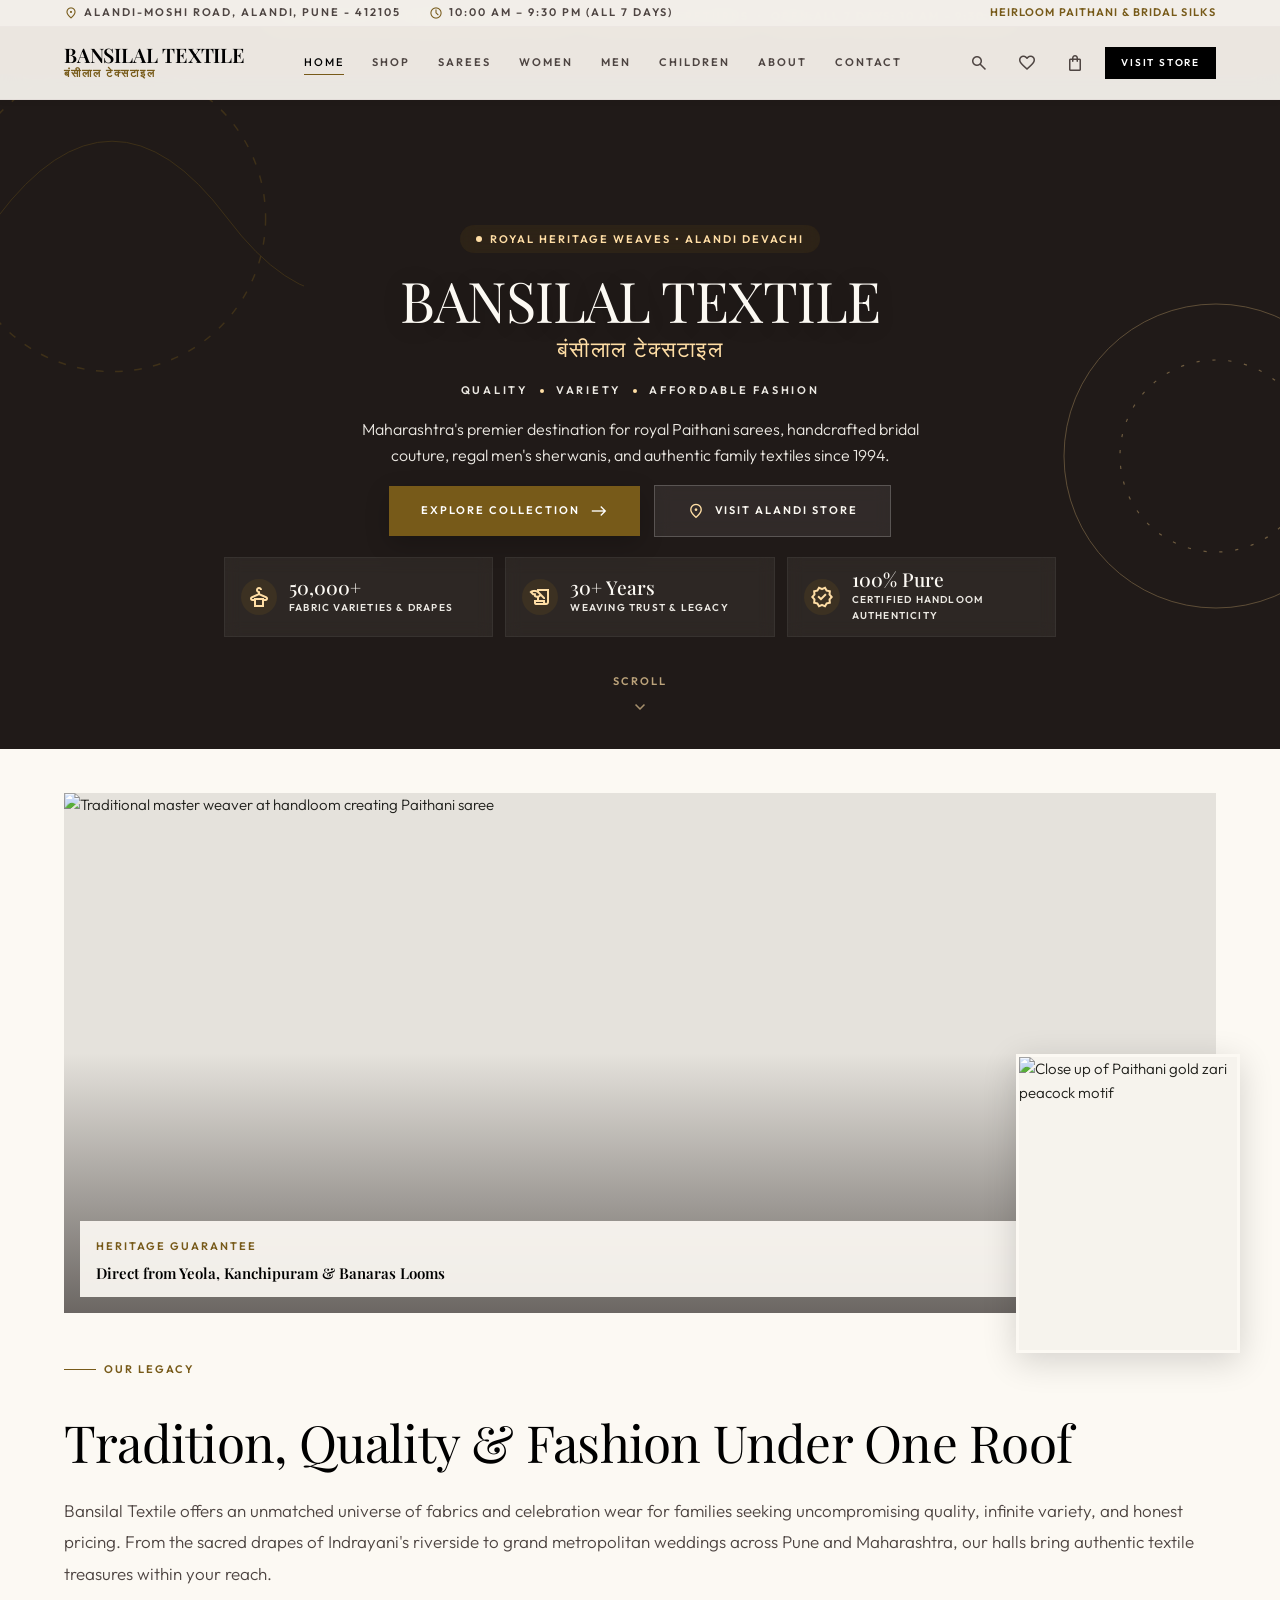
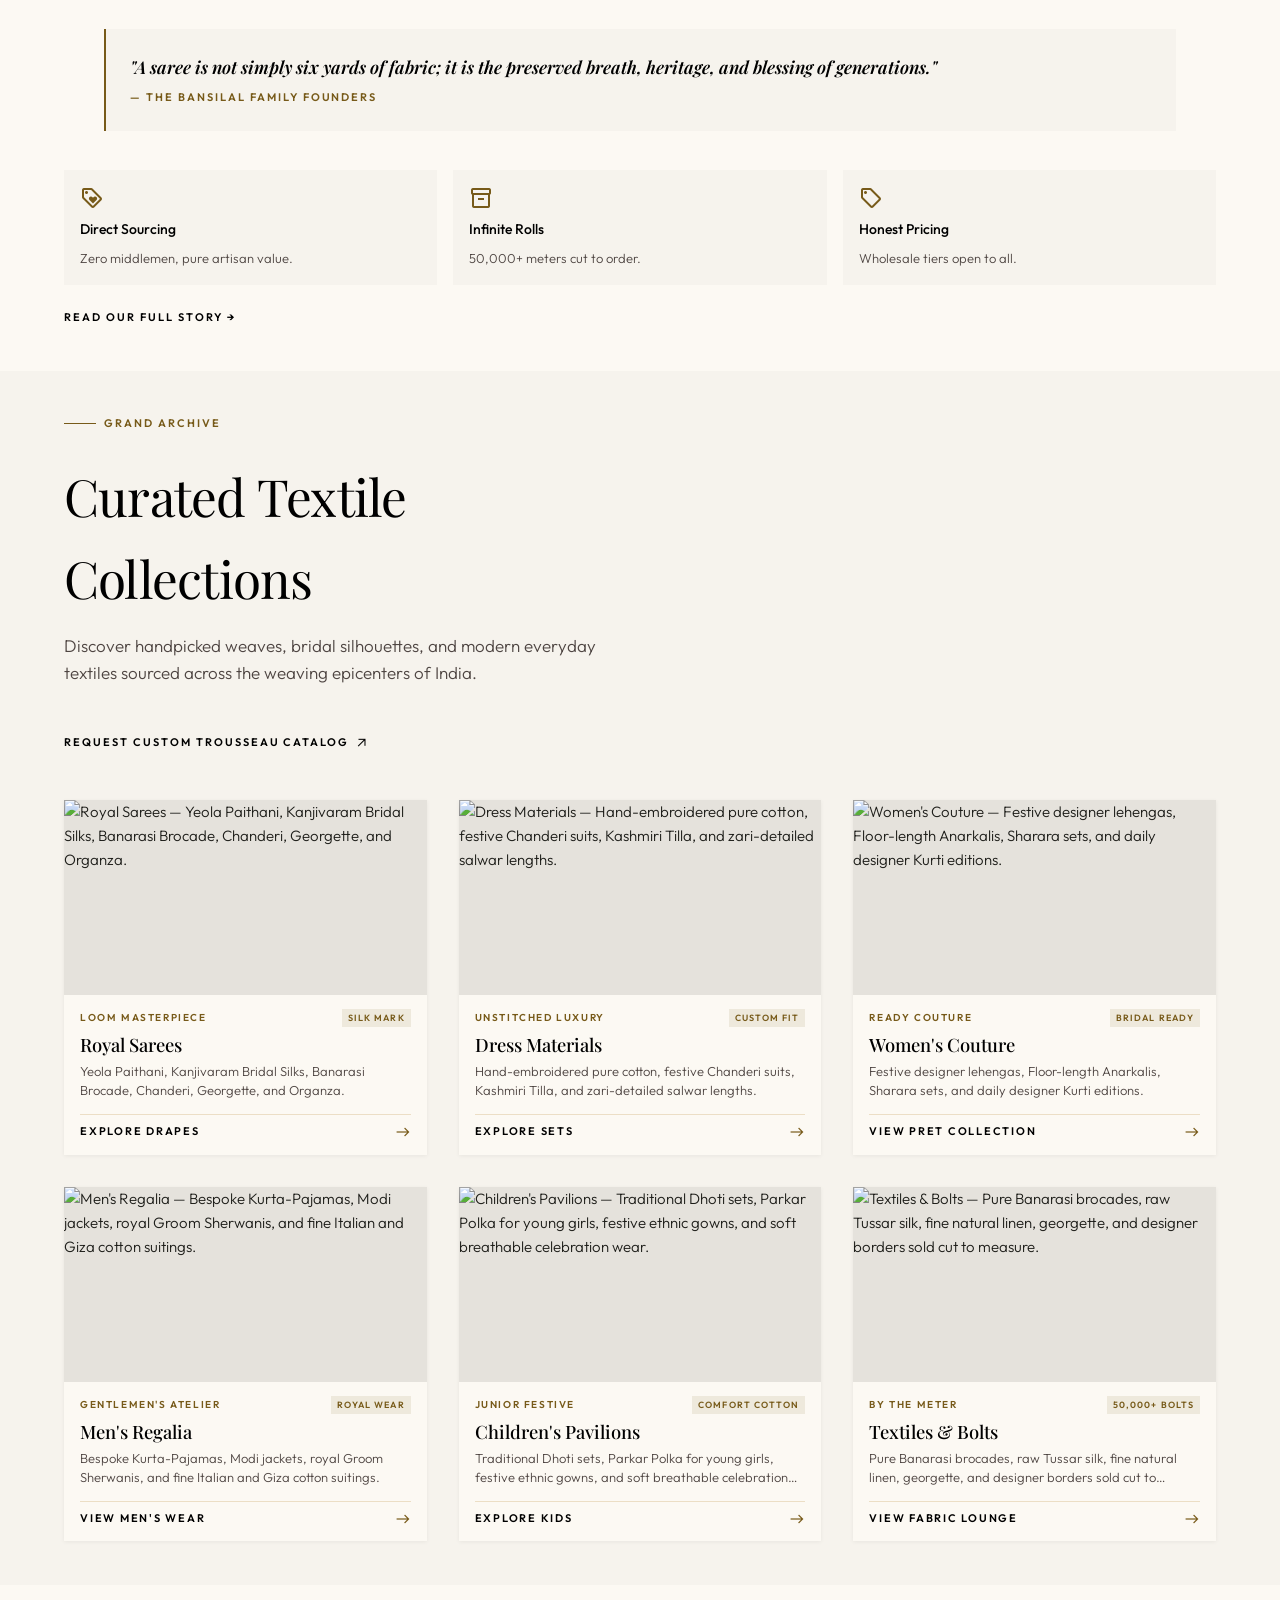
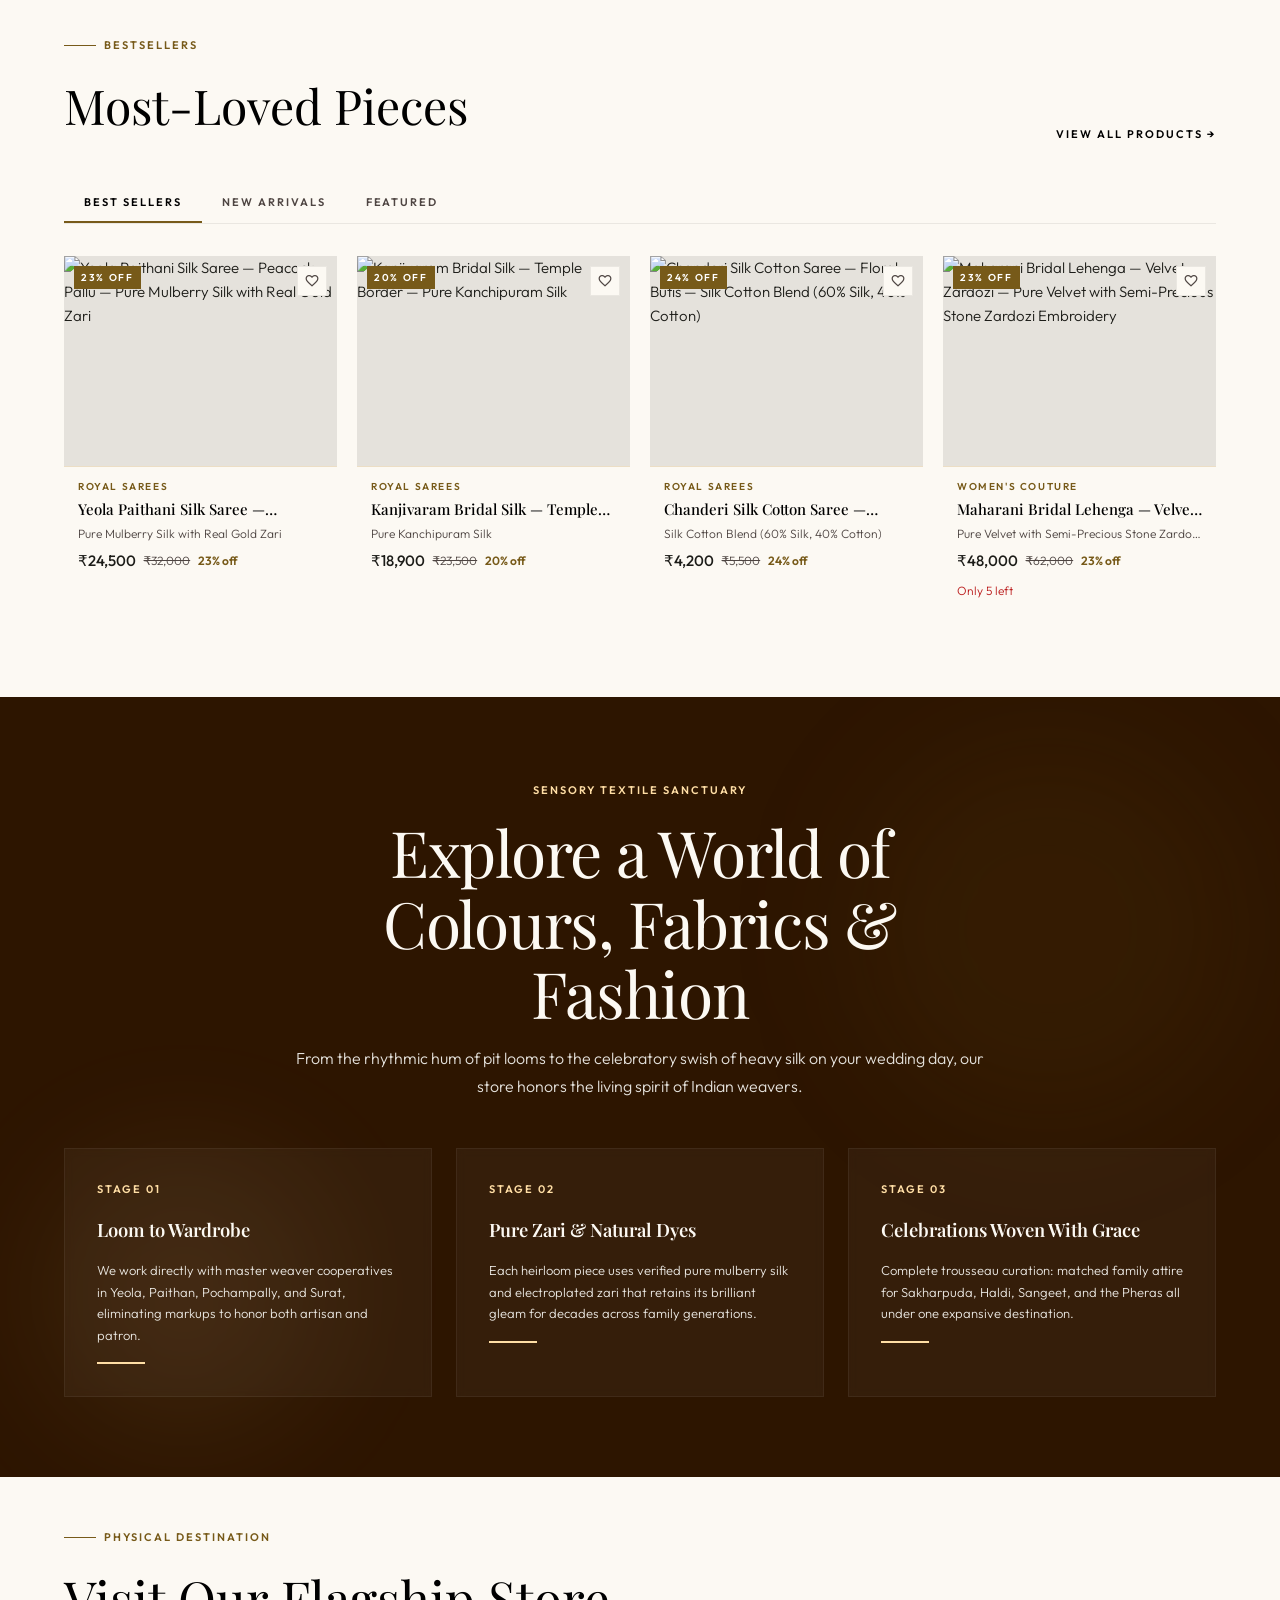
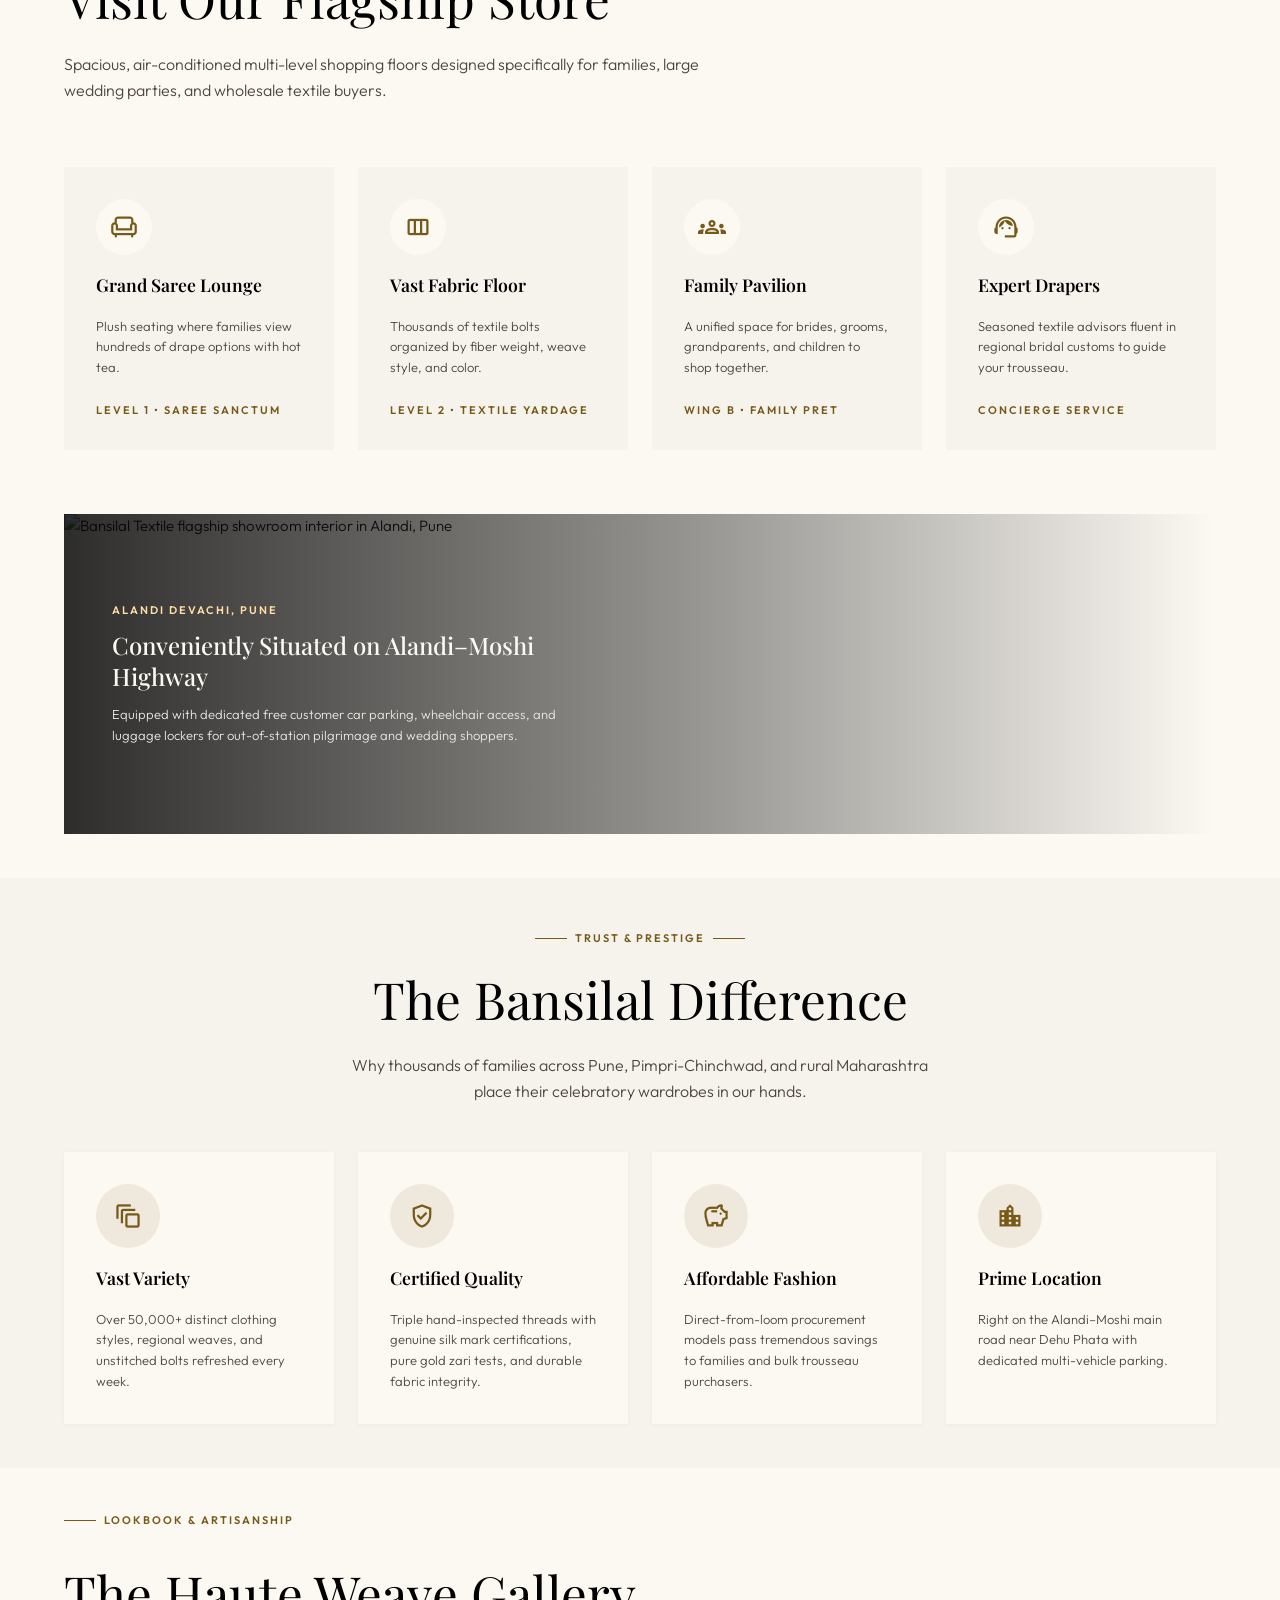
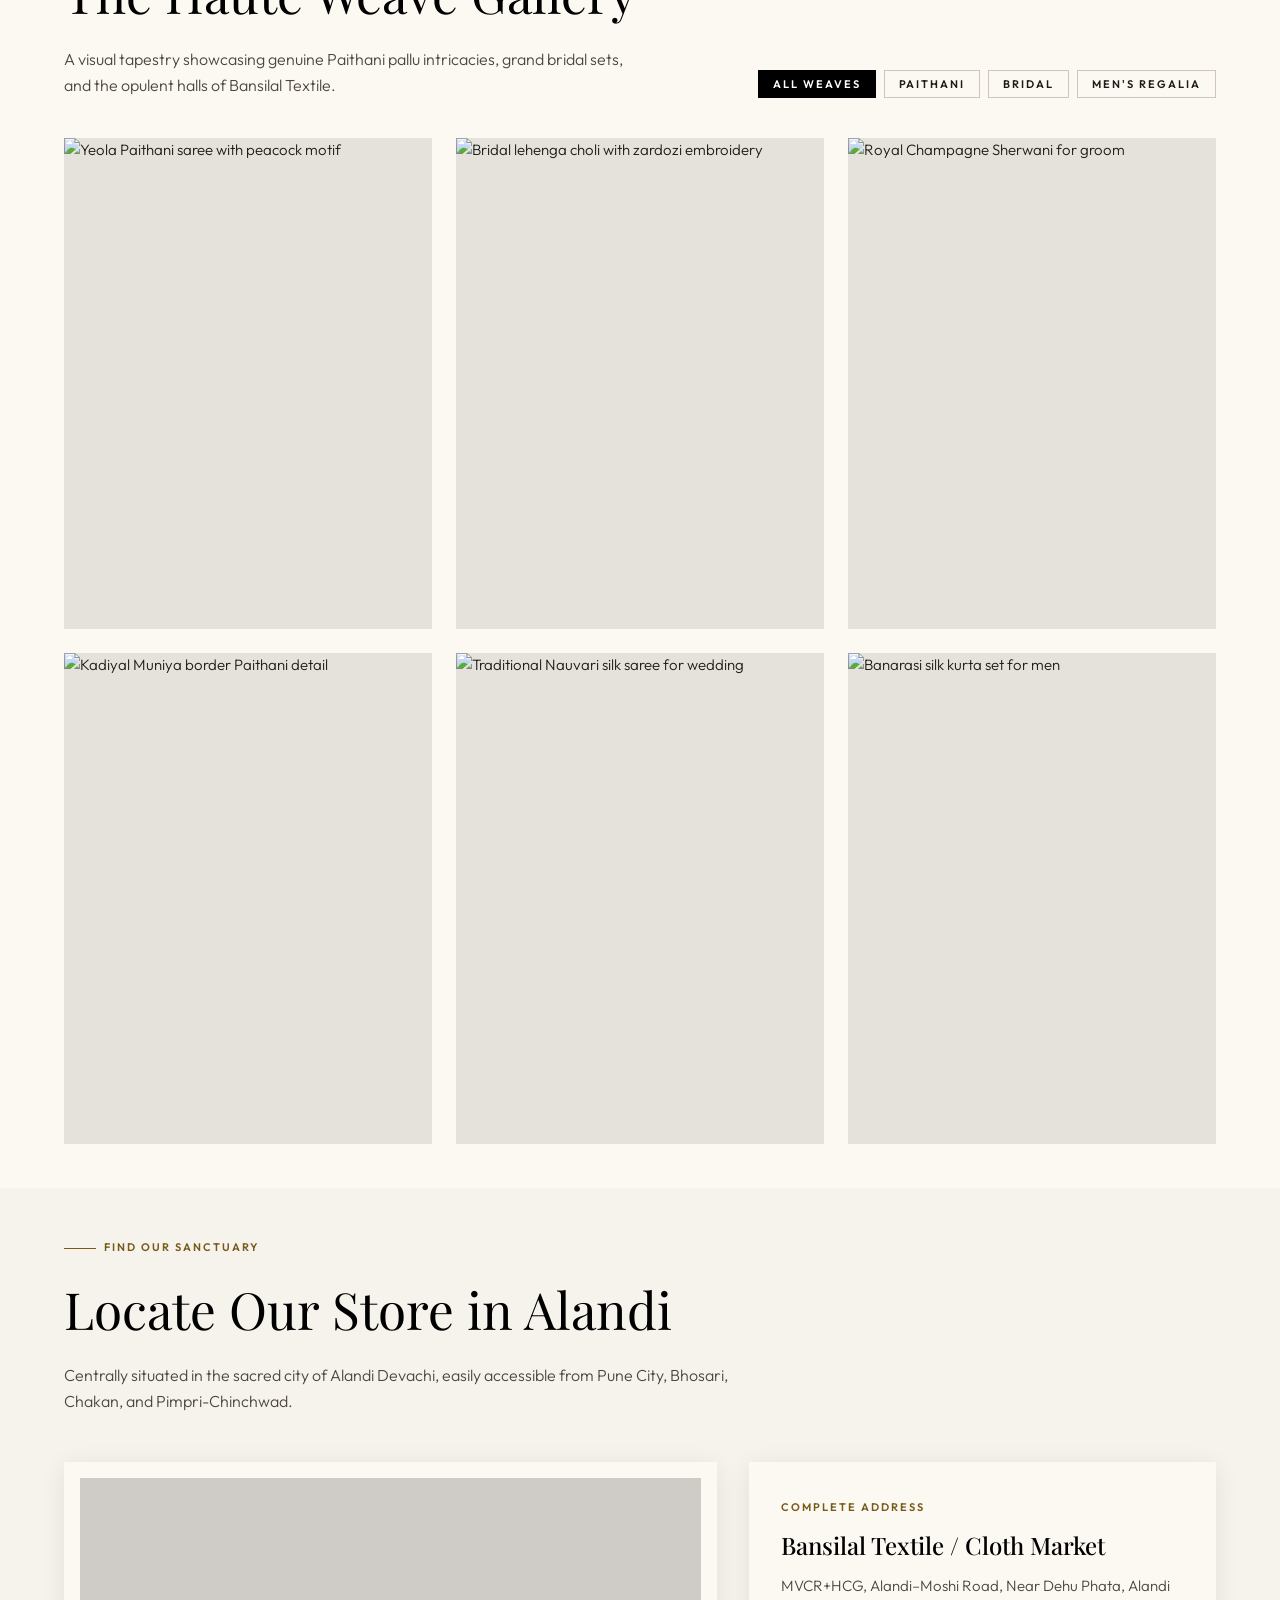
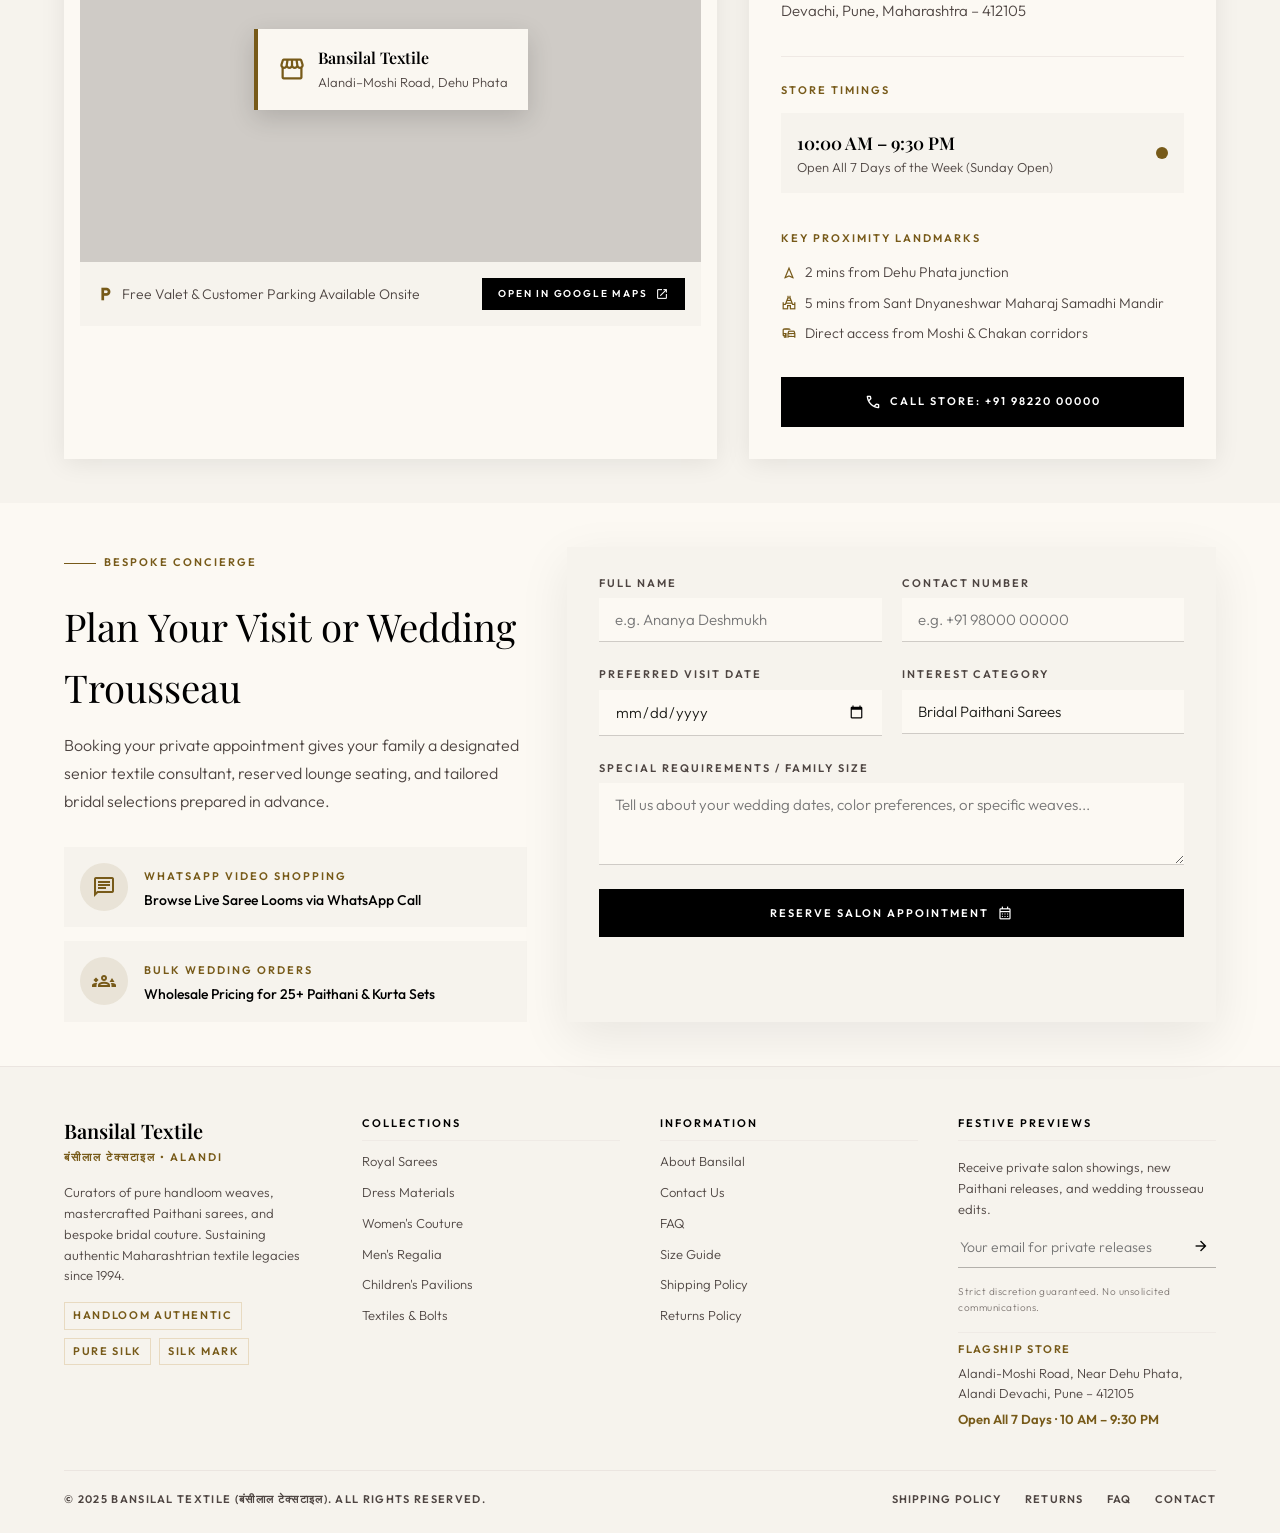
==== bansilal-ecommerce/index.html @ 26b957df "feat: create index.html for Bansilal Textile e-commerce website" ====
<!DOCTYPE html>
<html lang="en">
<head>
  <meta charset="UTF-8">
  <meta name="viewport" content="width=device-width, initial-scale=1.0">
  <title>Bansilal Textile — Royal Paithani Sarees, Bridal Wear & Handloom Textiles | Alandi, Pune</title>
  <meta name="description" content="Bansilal Textile is Maharashtra's premier destination for royal Paithani sarees, handcrafted bridal couture, men's sherwanis, and authentic family textiles since 1994. Visit our flagship store in Alandi, Pune.">
  <meta property="og:title" content="Bansilal Textile — Heritage Handloom & Bridal Couture">
  <meta property="og:description" content="Maharashtra's premier destination for Paithani sarees, bridal couture, and authentic handloom textiles since 1994.">
  <meta property="og:type" content="website">
  <link rel="icon" href="../favicon_io/favicon.ico">
  <link rel="apple-touch-icon" href="../favicon_io/apple-touch-icon.png">
  <link rel="preconnect" href="https://fonts.googleapis.com">
  <link rel="preconnect" href="https://fonts.gstatic.com" crossorigin>
  <link href="https://fonts.googleapis.com/css2?family=Outfit:wght@300;400;500;600&family=Playfair+Display:ital,wght@0,400;0,500;0,600;1,400&display=swap" rel="stylesheet">
  <link href="https://fonts.googleapis.com/css2?family=Material+Symbols+Outlined:opsz,wght,FILL,GRAD@24,400,0,0" rel="stylesheet">
  <link rel="stylesheet" href="css/bansilal.css">
  <style>
    /* Page-specific overrides */
    body { padding-top: 0; }
    main { margin-top: 0; }

    /* Header offset for content below fixed header */
    .content-start {
      /* Announcement bar (40px) + Header (72px) = 112px */
      padding-top: 7rem;
    }

    /* ===== HERO SECTION ===== */
    .hero {
      position: relative;
      width: 100%;
      min-height: 75svh;
      overflow: hidden;
      background-color: var(--color-primary-container);
      color: var(--color-surface-bright);
      display: flex;
      flex-direction: column;
    }
    .hero__bg {
      position: absolute;
      inset: 0;
      z-index: 0;
    }
    .hero__bg-img {
      position: absolute;
      inset: 0;
      background-image: url('https://lh3.googleusercontent.com/aida-public/[base64]');
      background-size: cover;
      background-position: center;
      opacity: 0.4;
      transform: scale(1.06);
      transition: transform 1s ease-out;
    }
    .hero__bg-img.is-loaded { transform: scale(1); }
    .hero__gradient-b { position: absolute; inset: 0; background: linear-gradient(to bottom, rgba(32,26,24,0.8) 0%, rgba(32,26,24,0.6) 40%, rgba(32,26,24,1) 100%); }
    .hero__gradient-r { position: absolute; inset: 0; background: radial-gradient(ellipse at center, transparent 0%, rgba(32,26,24,0.4) 70%, rgba(32,26,24,0.7) 100%); }
    .hero__svg-accent {
      position: absolute;
      inset: 0;
      pointer-events: none;
      z-index: 1;
      overflow: hidden;
      opacity: 0.35;
    }
    .hero__content {
      position: relative;
      z-index: 2;
      flex: 1;
      display: flex;
      flex-direction: column;
      justify-content: center;
      padding: 1.5rem;
      max-width: 1440px;
      margin: 0 auto;
      width: 100%;
      padding-top: 4.5rem;
      padding-bottom: 2rem;
    }
    .hero__main {
      display: flex;
      flex-direction: column;
      align-items: center;
      text-align: center;
      max-width: 52rem;
      margin: 0 auto;
      gap: 1rem;
    }
    .hero__badge {
      display: inline-flex;
      align-items: center;
      gap: 0.5rem;
      padding: 0.375rem 1rem;
      background: rgba(119, 90, 25, 0.15);
      backdrop-filter: blur(8px);
      color: var(--color-secondary-fixed);
      border-radius: 9999px;
    }
    .hero__badge-dot {
      width: 0.375rem;
      height: 0.375rem;
      border-radius: 50%;
      background: var(--color-secondary-fixed);
      animation: pulse 2s infinite;
    }
    @keyframes pulse {
      0%, 100% { opacity: 1; }
      50% { opacity: 0.3; }
    }
    .hero__title {
      font-family: var(--font-display);
      font-size: clamp(2rem, 5.5vw, 3.5rem);
      font-weight: 400;
      line-height: 1.1;
      letter-spacing: -0.02em;
      color: var(--color-surface-bright);
      text-transform: uppercase;
      text-shadow: 0 2px 24px rgba(0,0,0,0.2);
    }
    .hero__hindi {
      font-family: var(--font-display);
      font-size: clamp(1rem, 2.5vw, 1.4rem);
      font-weight: 500;
      color: var(--color-secondary-fixed);
      font-weight: 300;
      letter-spacing: 0.06em;
    }
    .hero__tagline {
      display: flex;
      align-items: center;
      justify-content: center;
      gap: 0.75rem;
      font-size: 0.6875rem;
      font-weight: 600;
      letter-spacing: 0.25em;
      text-transform: uppercase;
      color: var(--color-surface-container-high);
    }
    .hero__dot { width: 0.25rem; height: 0.25rem; border-radius: 50%; background: var(--color-secondary-fixed); }
    .hero__body {
      font-size: clamp(0.875rem, 2vw, 1rem);
      font-weight: 300;
      line-height: 1.65;
      color: var(--color-surface-container-high);
      max-width: 36rem;
    }
    .hero__actions {
      display: flex;
      flex-direction: column;
      gap: 0.875rem;
      align-items: center;
      width: 100%;
      max-width: 100%;
      box-sizing: border-box;
    }
    @media (min-width: 640px) {
      .hero__actions {
        flex-direction: row;
        justify-content: center;
        flex-wrap: wrap;
      }
    }
    .hero__cta-primary,
    .hero__cta-secondary {
      box-sizing: border-box;
      max-width: 100%;
      width: 100%;
      justify-content: center;
      text-align: center;
    }
    @media (min-width: 640px) {
      .hero__cta-primary,
      .hero__cta-secondary {
        width: auto;
      }
    }
    .hero__cta-primary {
      display: inline-flex;
      align-items: center;
      gap: 0.625rem;
      background: var(--color-secondary);
      color: var(--color-on-secondary);
      font-size: 0.6875rem;
      font-weight: 600;
      letter-spacing: 0.14em;
      text-transform: uppercase;
      padding: 0.875rem 1.5rem;
      transition: background var(--transition-button);
      text-decoration: none;
      box-shadow: 0 8px 24px rgba(0,0,0,0.2);
    }
    @media (min-width: 640px) {
      .hero__cta-primary {
        padding: 1rem 2rem;
        letter-spacing: 0.18em;
      }
    }
    .hero__cta-primary:hover { background: var(--color-secondary-fixed-dim); color: var(--color-on-secondary-fixed); }
    .hero__cta-primary .arrow { display: inline-block; transition: transform 200ms; }
    .hero__cta-primary:hover .arrow { transform: translateX(3px); }
    .hero__cta-secondary {
      display: inline-flex;
      align-items: center;
      gap: 0.625rem;
      background: rgba(246,243,237,0.08);
      backdrop-filter: blur(8px);
      -webkit-backdrop-filter: blur(8px);
      color: var(--color-surface-bright);
      font-size: 0.6875rem;
      font-weight: 600;
      letter-spacing: 0.14em;
      text-transform: uppercase;
      padding: 0.875rem 1.5rem;
      border: 1px solid rgba(255,255,255,0.2);
      transition: background var(--transition-button);
      text-decoration: none;
    }
    @media (min-width: 640px) {
      .hero__cta-secondary {
        padding: 1rem 2rem;
        letter-spacing: 0.18em;
      }
    }
    .hero__cta-secondary:hover { background: rgba(246,243,237,0.15); }

    /* Metrics band */
    .hero__metrics {
      display: grid;
      grid-template-columns: 1fr;
      gap: 0.75rem;
      max-width: 52rem;
      margin: 0 auto;
      width: 100%;
      padding-top: 1.25rem;
    }
    @media (min-width: 480px) { .hero__metrics { grid-template-columns: repeat(3, 1fr); } }
    .metric-card {
      padding: 0.75rem 1rem;
      background: rgba(246,243,237,0.06);
      backdrop-filter: blur(8px);
      display: flex;
      align-items: center;
      gap: 0.75rem;
      border: 1px solid rgba(255,255,255,0.05);
      transition: background var(--transition-standard);
    }
    .metric-card:hover { background: rgba(246,243,237,0.1); }
    .metric-icon {
      width: 2.25rem;
      height: 2.25rem;
      border-radius: 50%;
      background: rgba(119,90,25,0.2);
      display: flex;
      align-items: center;
      justify-content: center;
      color: var(--color-secondary-fixed);
      flex-shrink: 0;
    }
    .metric-value {
      font-family: var(--font-display);
      font-size: 1.2rem;
      font-weight: 500;
      color: var(--color-surface-bright);
      line-height: 1;
    }
    .metric-label {
      font-size: 0.625rem;
      font-weight: 600;
      letter-spacing: 0.12em;
      text-transform: uppercase;
      color: var(--color-surface-container-high);
      margin-top: 0.2rem;
    }

    /* ===== COLLECTIONS GRID ===== */
    .collection-card {
      background: var(--color-surface);
      overflow: hidden;
      box-shadow: 0 1px 4px rgba(0,0,0,0.06);
      display: flex;
      flex-direction: column;
      transition: box-shadow 500ms ease;
      cursor: pointer;
    }
    .collection-card:hover { box-shadow: 0 8px 32px rgba(0,0,0,0.12); }
    .collection-card__img-wrap {
      aspect-ratio: 16 / 10;
      max-height: 195px;
      overflow: hidden;
      background: var(--color-surface-container-highest);
    }
    .collection-card__img {
      width: 100%;
      height: 100%;
      object-fit: cover;
      transition: transform 700ms ease-out;
    }
    .collection-card:hover .collection-card__img { transform: scale(1.025); }
    .collection-card__body {
      padding: 0.875rem 1rem;
      background: var(--color-surface);
      flex: 1;
      display: flex;
      flex-direction: column;
      gap: 0.375rem;
    }
    .collection-card__meta {
      display: flex;
      align-items: center;
      justify-content: space-between;
    }
    .collection-card__label {
      font-size: 0.625rem;
      font-weight: 600;
      letter-spacing: 0.16em;
      text-transform: uppercase;
      color: var(--color-secondary);
    }
    .collection-card__badge {
      font-size: 0.5625rem;
      font-weight: 600;
      letter-spacing: 0.12em;
      text-transform: uppercase;
      padding: 0.125rem 0.375rem;
      background: rgba(119,90,25,0.1);
      color: var(--color-secondary);
    }
    .collection-card__name {
      font-family: var(--font-display);
      font-size: 1.15rem;
      font-weight: 500;
      line-height: 1.25;
      color: var(--color-primary);
    }
    .collection-card__desc {
      font-size: 0.8125rem;
      color: var(--color-on-surface-variant);
      font-weight: 300;
      line-height: 1.45;
      display: -webkit-box;
      -webkit-line-clamp: 2;
      line-clamp: 2;
      -webkit-box-orient: vertical;
      overflow: hidden;
    }
    .collection-card__cta {
      display: flex;
      align-items: center;
      justify-content: space-between;
      padding-top: 0.5rem;
      border-top: 1px solid rgba(197,160,89,0.3);
      margin-top: 0.5rem;
    }
    .collection-card__cta-text {
      font-size: 0.6875rem;
      font-weight: 600;
      letter-spacing: 0.16em;
      text-transform: uppercase;
      color: var(--color-primary);
      transition: color 200ms;
    }
    .collection-card:hover .collection-card__cta-text { color: var(--color-secondary); }
    .collection-card__arrow {
      color: var(--color-secondary);
      transition: transform 200ms;
    }
    .collection-card:hover .collection-card__arrow { transform: translateX(3px); }

    /* ===== PARALLAX BREAK ===== */
    .parallax-break {
      position: relative;
      padding: 5rem 0;
      background: var(--color-tertiary-container);
      color: var(--color-surface-bright);
      overflow: hidden;
    }
    .parallax-break__bg {
      position: absolute;
      inset: 0;
      opacity: 0.22;
      background-image: url('https://lh3.googleusercontent.com/aida-public/[base64]');
      background-size: cover;
      background-position: center;
    }
    .parallax-break__overlay { position: absolute; inset: 0; background: rgba(45,22,0,0.85); }
    .parallax-break__glow1 { position: absolute; top: 2.5rem; right: 2.5rem; width: 24rem; height: 24rem; border-radius: 50%; background: rgba(119,90,25,0.1); filter: blur(4rem); pointer-events: none; }
    .parallax-break__glow2 { position: absolute; bottom: 2.5rem; left: 2.5rem; width: 18rem; height: 18rem; border-radius: 50%; background: rgba(254,212,136,0.07); filter: blur(4rem); pointer-events: none; }
    .parallax-break__content { position: relative; z-index: 2; }

    .stage-card {
      padding: 2rem;
      background: rgba(246,243,237,0.04);
      backdrop-filter: blur(4px);
      border: 1px solid rgba(255,255,255,0.06);
      display: flex;
      flex-direction: column;
      gap: 1rem;
      transition: background var(--transition-standard);
    }
    .stage-card:hover { background: rgba(246,243,237,0.08); }
    .stage-card__num {
      font-size: 0.6875rem;
      font-weight: 600;
      letter-spacing: 0.18em;
      text-transform: uppercase;
      color: var(--color-secondary-fixed);
    }
    .stage-card__title {
      font-family: var(--font-display);
      font-size: 1.15rem;
      font-weight: 600;
      color: var(--color-surface-bright);
    }
    .stage-card__body {
      font-size: 0.8125rem;
      color: var(--color-surface-container-high);
      font-weight: 300;
      line-height: 1.65;
    }
    .stage-card__line { height: 2px; width: 3rem; background: var(--color-secondary-fixed); }

    /* Gallery filter & grid */
    .gallery-grid {
      display: grid;
      grid-template-columns: repeat(1, 1fr);
      gap: 1.5rem;
    }
    @media (min-width: 640px) { .gallery-grid { grid-template-columns: repeat(2, 1fr); } }
    @media (min-width: 1024px) { .gallery-grid { grid-template-columns: repeat(3, 1fr); } }

    .gallery-item {
      position: relative;
      overflow: hidden;
      aspect-ratio: 3/4;
      background: var(--color-surface-container-highest);
    }
    .gallery-item img { width: 100%; height: 100%; object-fit: cover; transition: transform 700ms ease-out; }
    .gallery-item:hover img { transform: scale(1.08); }
    .gallery-item__overlay {
      position: absolute;
      inset: 0;
      background: linear-gradient(to top, rgba(26,20,18,0.85) 0%, transparent 60%);
      opacity: 0;
      transition: opacity 300ms;
      padding: 1.5rem;
      display: flex;
      flex-direction: column;
      justify-content: flex-end;
    }
    .gallery-item:hover .gallery-item__overlay { opacity: 1; }
    .gallery-item__cat {
      font-size: 0.6875rem;
      font-weight: 600;
      letter-spacing: 0.18em;
      text-transform: uppercase;
      color: var(--color-secondary-fixed);
    }
    .gallery-item__name {
      font-family: var(--font-display);
      font-size: 1.1rem;
      font-weight: 600;
      color: var(--color-surface-bright);
      margin-top: 0.25rem;
    }
    .gallery-item__desc {
      font-size: 0.8125rem;
      color: var(--color-surface-container-high);
      font-weight: 300;
      margin-top: 0.25rem;
    }

    /* Featured products strip */
    .products-grid {
      display: grid;
      grid-template-columns: repeat(2, 1fr);
      gap: 1.25rem;
    }
    @media (min-width: 768px) { .products-grid { grid-template-columns: repeat(3, 1fr); } }
    @media (min-width: 1200px) { .products-grid { grid-template-columns: repeat(4, 1fr); } }

    /* Why us pillars */
    .pillar-card {
      padding: 2rem;
      background: var(--color-surface);
      box-shadow: 0 1px 4px rgba(0,0,0,0.04);
      display: flex;
      flex-direction: column;
      gap: 1rem;
      transition: box-shadow 300ms, transform 300ms;
    }
    .pillar-card:hover {
      box-shadow: 0 8px 32px rgba(0,0,0,0.1);
      transform: translateY(-0.5rem);
    }
    .pillar-icon {
      width: 4rem;
      height: 4rem;
      border-radius: 50%;
      background: rgba(119,90,25,0.1);
      display: flex;
      align-items: center;
      justify-content: center;
      color: var(--color-secondary);
    }

    /* About section */
    .about-image-wrapper {
      position: relative;
      width: 100%;
      max-width: 32rem;
      margin: 0 auto;
    }
    @media (min-width: 1024px) {
      .about-image-wrapper {
        max-width: 100%;
        margin: 0;
      }
    }
    .about-image-main {
      width: 100%;
      aspect-ratio: 16/10;
      max-height: 320px;
      object-fit: cover;
      background: var(--color-surface-container-highest);
    }
    @media (min-width: 640px) {
      .about-image-main {
        aspect-ratio: 4/3;
        max-height: 380px;
      }
    }
    @media (min-width: 1024px) {
      .about-image-main {
        aspect-ratio: 4/5;
        max-height: 520px;
      }
    }
    .about-image-inset {
      display: none;
      position: absolute;
      bottom: -1.5rem;
      right: 0;
      width: 10rem;
      max-width: 38%;
      aspect-ratio: 3/4;
      object-fit: cover;
      background: var(--color-surface-container-low);
      box-shadow: 0 8px 32px rgba(0,0,0,0.16);
      border: 3px solid var(--color-surface);
    }
    @media (min-width: 640px) {
      .about-image-inset { display: block; }
    }
    @media (min-width: 1024px) {
      .about-image-inset {
        bottom: -2.5rem;
        right: -1.5rem;
        width: 14rem;
        max-width: none;
      }
    }

    /* Map / Location */
    .map-placeholder {
      position: relative;
      width: 100%;
      height: 24rem;
      background-image: url('https://lh3.googleusercontent.com/aida-public/[base64]');
      background-size: cover;
      background-position: center;
      display: flex;
      align-items: center;
      justify-content: center;
    }
    .map-placeholder__overlay { position: absolute; inset: 0; background: rgba(26,20,18,0.2); }
    .map-pin {
      position: relative;
      z-index: 1;
      padding: 1rem 1.25rem;
      background: rgba(252,249,243,0.96);
      backdrop-filter: blur(8px);
      box-shadow: 0 8px 24px rgba(0,0,0,0.15);
      display: flex;
      align-items: center;
      gap: 0.75rem;
      border-left: 4px solid var(--color-secondary);
      max-width: 20rem;
    }

    /* Appointment form */
    .appt-form-field {
      display: flex;
      flex-direction: column;
      gap: 0.375rem;
    }
    .appt-form-field label {
      font-size: 0.6875rem;
      font-weight: 600;
      letter-spacing: 0.18em;
      text-transform: uppercase;
      color: var(--color-on-surface-variant);
    }
    .appt-form-field input,
    .appt-form-field select,
    .appt-form-field textarea {
      width: 100%;
      background: var(--color-surface);
      border: none;
      border-bottom: 1px solid rgba(26,20,18,0.2);
      padding: 0.75rem 1rem;
      font-size: 0.9375rem;
      font-weight: 300;
      color: var(--color-on-surface);
      outline: none;
      transition: border-color 300ms;
      font-family: var(--font-body);
      appearance: none;
      -webkit-appearance: none;
    }
    .appt-form-field input:focus,
    .appt-form-field select:focus,
    .appt-form-field textarea:focus {
      border-bottom-color: var(--color-secondary);
    }
  </style>
</head>
<body>
  <!-- Layout (header/footer) injected by layout.js -->
  
  <!-- Announcement bar spacer -->
  <div style="height:2.5rem;background:var(--color-tertiary-container);" aria-hidden="true"></div>

  <main>
    <!-- ===== HERO ===== -->
    <section class="hero" aria-label="Hero banner">
      <div class="hero__bg">
        <div class="hero__bg-img" id="hero-bg"></div>
        <div class="hero__gradient-b"></div>
        <div class="hero__gradient-r"></div>
      </div>
      <!-- Decorative SVG -->
      <div class="hero__svg-accent" aria-hidden="true">
        <svg style="position:absolute;top:-3rem;left:-5rem;width:24rem;height:24rem;color:#775a19;" fill="none" viewBox="0 0 200 200">
          <circle cx="100" cy="100" r="80" stroke="currentColor" stroke-dasharray="4 6" stroke-width="0.75"/>
          <path d="M40 100 Q 100 20 160 100 T 280 100" stroke="currentColor" stroke-width="0.5"/>
        </svg>
        <svg style="position:absolute;top:33%;right:-6rem;width:20rem;height:20rem;color:#fed488;" fill="none" viewBox="0 0 200 200">
          <circle cx="100" cy="100" r="95" stroke="currentColor" stroke-width="0.5"/>
          <circle cx="100" cy="100" r="60" stroke="currentColor" stroke-dasharray="2 8" stroke-width="0.75"/>
        </svg>
      </div>

      <div class="hero__content">
        <div class="hero__main reveal">
          <div class="hero__badge">
            <span class="hero__badge-dot"></span>
            <span class="text-label-caps" style="color:var(--color-secondary-fixed);">Royal Heritage Weaves • Alandi Devachi</span>
          </div>
          <div>
            <h1 class="hero__title">Bansilal Textile</h1>
            <p class="hero__hindi">बंसीलाल टेक्सटाइल</p>
          </div>
          <div class="hero__tagline">
            <span>Quality</span>
            <span class="hero__dot"></span>
            <span>Variety</span>
            <span class="hero__dot"></span>
            <span>Affordable Fashion</span>
          </div>
          <p class="hero__body">Maharashtra's premier destination for royal Paithani sarees, handcrafted bridal couture, regal men's sherwanis, and authentic family textiles since 1994.</p>
          <div class="hero__actions">
            <a href="shop.html" class="hero__cta-primary">
              Explore Collection
              <span class="material-symbols-outlined arrow" style="font-size:1.125rem;">east</span>
            </a>
            <a href="#location" class="hero__cta-secondary">
              <span class="material-symbols-outlined" style="font-size:1.125rem;color:var(--color-secondary-fixed);">location_on</span>
              Visit Alandi Store
            </a>
          </div>
        </div>

        <!-- Metrics -->
        <div class="hero__metrics reveal reveal-delay-2">
          <div class="metric-card">
            <div class="metric-icon">
              <span class="material-symbols-outlined" style="font-size:1.5rem;">styler</span>
            </div>
            <div>
              <p class="metric-value">50,000+</p>
              <p class="metric-label">Fabric Varieties &amp; Drapes</p>
            </div>
          </div>
          <div class="metric-card">
            <div class="metric-icon">
              <span class="material-symbols-outlined" style="font-size:1.5rem;">history_edu</span>
            </div>
            <div>
              <p class="metric-value">30+ Years</p>
              <p class="metric-label">Weaving Trust &amp; Legacy</p>
            </div>
          </div>
          <div class="metric-card">
            <div class="metric-icon">
              <span class="material-symbols-outlined" style="font-size:1.5rem;">verified</span>
            </div>
            <div>
              <p class="metric-value">100% Pure</p>
              <p class="metric-label">Certified Handloom Authenticity</p>
            </div>
          </div>
        </div>
      </div>

      <!-- Scroll Cue -->
      <div style="position:absolute;bottom:2rem;left:50%;transform:translateX(-50%);z-index:2;display:flex;flex-direction:column;align-items:center;gap:0.375rem;animation:bounce 2.5s infinite;" aria-hidden="true">
        <span style="font-size:0.6875rem;font-weight:600;letter-spacing:0.18em;text-transform:uppercase;color:rgba(255,222,165,0.7);">Scroll</span>
        <span class="material-symbols-outlined" style="color:rgba(255,222,165,0.6);font-size:1.25rem;">expand_more</span>
      </div>
      <style>@keyframes bounce{0%,100%{transform:translateX(-50%) translateY(0)}50%{transform:translateX(-50%) translateY(6px)}}</style>
    </section>

    <!-- ===== ABOUT ===== -->
    <section class="section-py" style="background:var(--color-surface);" id="about" aria-labelledby="about-heading">
      <div class="container">
        <div style="display:grid;grid-template-columns:1fr;gap:3rem;align-items:center;" class="lg-grid-2">
          <!-- Images -->
          <div class="about-image-wrapper reveal">
            <div style="position:relative;width:100%;overflow:hidden;background:var(--color-surface-container-highest);">
              <img class="about-image-main" src="https://lh3.googleusercontent.com/aida-public/[base64]" alt="Traditional master weaver at handloom creating Paithani saree" style="width:100%;object-fit:cover;transition:transform 700ms ease-out;" onmouseover="this.style.transform='scale(1.04)'" onmouseout="this.style.transform='scale(1)'">
              <div style="position:absolute;inset:0;background:linear-gradient(to top,rgba(26,20,18,0.6) 0%,transparent 50%);"></div>
              <div style="position:absolute;bottom:1rem;left:1rem;right:1rem;padding:0.75rem 1rem;background:rgba(252,249,243,0.92);backdrop-filter:blur(8px);">
                <span class="text-label-caps" style="color:var(--color-secondary);">Heritage Guarantee</span>
                <p style="font-family:var(--font-display);font-size:0.9375rem;font-weight:600;color:var(--color-primary);margin-top:0.25rem;">Direct from Yeola, Kanchipuram &amp; Banaras Looms</p>
              </div>
            </div>
            <div class="about-image-inset">
              <img src="https://lh3.googleusercontent.com/aida-public/[base64]" alt="Close up of Paithani gold zari peacock motif" style="width:100%;height:100%;object-fit:cover;">
            </div>
          </div>

          <!-- Text -->
          <div style="display:flex;flex-direction:column;gap:1.5rem;" class="reveal reveal-delay-1">
            <div class="section-label">
              <span class="section-label__line"></span>
              <span class="section-label__text">Our Legacy</span>
            </div>
            <h2 id="about-heading" style="font-family:var(--font-display);font-size:clamp(2rem,4vw,3.25rem);font-weight:400;line-height:1.1;letter-spacing:-0.015em;color:var(--color-primary);">Tradition, Quality &amp; Fashion Under One Roof</h2>
            <p style="font-size:1.0625rem;font-weight:300;color:var(--color-on-surface-variant);line-height:1.875;">Bansilal Textile offers an unmatched universe of fabrics and celebration wear for families seeking uncompromising quality, infinite variety, and honest pricing. From the sacred drapes of Indrayani's riverside to grand metropolitan weddings across Pune and Maharashtra, our halls bring authentic textile treasures within your reach.</p>
            
            <blockquote style="padding:1.5rem;background:var(--color-surface-container-low);border-left:2px solid var(--color-secondary);">
              <p style="font-family:var(--font-display);font-size:1.1rem;font-weight:600;font-style:italic;color:var(--color-primary);">"A saree is not simply six yards of fabric; it is the preserved breath, heritage, and blessing of generations."</p>
              <cite style="display:block;margin-top:0.5rem;font-size:0.6875rem;font-weight:600;letter-spacing:0.18em;text-transform:uppercase;color:var(--color-secondary);font-style:normal;">— The Bansilal Family Founders</cite>
            </blockquote>

            <div style="display:grid;grid-template-columns:repeat(3,1fr);gap:1rem;">
              <div style="padding:1rem;background:var(--color-surface-container-low);display:flex;flex-direction:column;gap:0.5rem;">
                <span class="material-symbols-outlined" style="color:var(--color-secondary);font-size:1.5rem;">loyalty</span>
                <span style="font-size:0.875rem;font-weight:500;color:var(--color-primary);">Direct Sourcing</span>
                <span style="font-size:0.8125rem;color:var(--color-on-surface-variant);font-weight:300;">Zero middlemen, pure artisan value.</span>
              </div>
              <div style="padding:1rem;background:var(--color-surface-container-low);display:flex;flex-direction:column;gap:0.5rem;">
                <span class="material-symbols-outlined" style="color:var(--color-secondary);font-size:1.5rem;">inventory_2</span>
                <span style="font-size:0.875rem;font-weight:500;color:var(--color-primary);">Infinite Rolls</span>
                <span style="font-size:0.8125rem;color:var(--color-on-surface-variant);font-weight:300;">50,000+ meters cut to order.</span>
              </div>
              <div style="padding:1rem;background:var(--color-surface-container-low);display:flex;flex-direction:column;gap:0.5rem;">
                <span class="material-symbols-outlined" style="color:var(--color-secondary);font-size:1.5rem;">sell</span>
                <span style="font-size:0.875rem;font-weight:500;color:var(--color-primary);">Honest Pricing</span>
                <span style="font-size:0.8125rem;color:var(--color-on-surface-variant);font-weight:300;">Wholesale tiers open to all.</span>
              </div>
            </div>
            <a href="about.html" class="btn-ghost" style="align-self:flex-start;">Read Our Full Story →</a>
          </div>
        </div>
      </div>
    </section>

    <!-- ===== COLLECTIONS ===== -->
    <section class="section-py" style="background:var(--color-surface-container-low);" id="collections" aria-labelledby="collections-heading">
      <div class="container">
        <div style="display:flex;flex-direction:column;gap:1rem;margin-bottom:3rem;" class="reveal">
          <div style="display:flex;flex-direction:column;gap:3rem;" class="md-row-between">
            <div style="display:flex;flex-direction:column;gap:0.75rem;max-width:36rem;">
              <div class="section-label">
                <span class="section-label__line"></span>
                <span class="section-label__text">Grand Archive</span>
              </div>
              <h2 id="collections-heading" style="font-family:var(--font-display);font-size:clamp(2rem,4vw,3.25rem);font-weight:400;letter-spacing:-0.015em;color:var(--color-primary);">Curated Textile Collections</h2>
              <p style="font-size:1.0625rem;font-weight:300;color:var(--color-on-surface-variant);">Discover handpicked weaves, bridal silhouettes, and modern everyday textiles sourced across the weaving epicenters of India.</p>
            </div>
            <a href="shop.html" class="btn-ghost" style="align-self:flex-start;white-space:nowrap;">
              Request Custom Trousseau Catalog
              <span class="material-symbols-outlined" style="font-size:0.875rem;">arrow_outward</span>
            </a>
          </div>
        </div>

        <!-- 6-grid -->
        <div style="display:grid;grid-template-columns:repeat(1,1fr);gap:2rem;" id="collections-grid" class="reveal reveal-delay-1">
          <!-- filled by JS -->
        </div>
      </div>
    </section>

    <!-- ===== FEATURED PRODUCTS ===== -->
    <section class="section-py" style="background:var(--color-surface);" aria-labelledby="featured-heading">
      <div class="container">
        <div style="display:flex;align-items:flex-end;justify-content:space-between;gap:1rem;margin-bottom:2.5rem;flex-wrap:wrap;" class="reveal">
          <div>
            <div class="section-label"><span class="section-label__line"></span><span class="section-label__text">Bestsellers</span></div>
            <h2 id="featured-heading" style="font-family:var(--font-display);font-size:clamp(1.75rem,4vw,3rem);font-weight:400;color:var(--color-primary);">Most-Loved Pieces</h2>
          </div>
          <a href="shop.html" class="btn-ghost">View All Products →</a>
        </div>

        <!-- Tab bar -->
        <div class="tab-bar reveal reveal-delay-1" style="margin-bottom:2rem;">
          <button class="tab-btn is-active" data-tab="bestsellers" onclick="switchProductTab(this,'bestsellers')">Best Sellers</button>
          <button class="tab-btn" data-tab="new-arrivals" onclick="switchProductTab(this,'new-arrivals')">New Arrivals</button>
          <button class="tab-btn" data-tab="featured" onclick="switchProductTab(this,'featured')">Featured</button>
        </div>
        <div class="products-grid reveal reveal-delay-2" id="featured-products-grid">
          <!-- filled by JS -->
        </div>
      </div>
    </section>

    <!-- ===== PARALLAX BREAK ===== -->
    <section class="parallax-break" aria-label="Our craft philosophy">
      <div class="parallax-break__bg" aria-hidden="true"></div>
      <div class="parallax-break__overlay" aria-hidden="true"></div>
      <div class="parallax-break__glow1" aria-hidden="true"></div>
      <div class="parallax-break__glow2" aria-hidden="true"></div>
      <div class="parallax-break__content container">
        <div style="text-align:center;max-width:44rem;margin:0 auto;margin-bottom:3rem;" class="reveal">
          <span class="text-label-caps" style="color:var(--color-secondary-fixed);">Sensory Textile Sanctuary</span>
          <h2 style="font-family:var(--font-display);font-size:clamp(2.25rem,6vw,4rem);font-weight:400;letter-spacing:-0.02em;color:var(--color-surface-bright);margin-top:1rem;line-height:1.1;">Explore a World of Colours, Fabrics &amp; Fashion</h2>
          <p style="font-size:1rem;font-weight:300;color:var(--color-surface-container-highest);margin-top:1rem;line-height:1.75;">From the rhythmic hum of pit looms to the celebratory swish of heavy silk on your wedding day, our store honors the living spirit of Indian weavers.</p>
        </div>
        <div class="reveal reveal-delay-1">
          <div class="stage-grid">
            <div class="stage-card">
              <span class="stage-card__num">Stage 01</span>
              <h3 class="stage-card__title">Loom to Wardrobe</h3>
              <p class="stage-card__body">We work directly with master weaver cooperatives in Yeola, Paithan, Pochampally, and Surat, eliminating markups to honor both artisan and patron.</p>
              <div class="stage-card__line"></div>
            </div>
            <div class="stage-card">
              <span class="stage-card__num">Stage 02</span>
              <h3 class="stage-card__title">Pure Zari &amp; Natural Dyes</h3>
              <p class="stage-card__body">Each heirloom piece uses verified pure mulberry silk and electroplated zari that retains its brilliant gleam for decades across family generations.</p>
              <div class="stage-card__line"></div>
            </div>
            <div class="stage-card">
              <span class="stage-card__num">Stage 03</span>
              <h3 class="stage-card__title">Celebrations Woven With Grace</h3>
              <p class="stage-card__body">Complete trousseau curation: matched family attire for Sakharpuda, Haldi, Sangeet, and the Pheras all under one expansive destination.</p>
              <div class="stage-card__line"></div>
            </div>
          </div>
        </div>
      </div>
    </section>

    <!-- ===== FLAGSHIP STORE ===== -->
    <section class="section-py" style="background:var(--color-surface);" id="store" aria-labelledby="store-heading">
      <div class="container" style="display:flex;flex-direction:column;gap:4rem;">
        <div class="reveal">
          <div class="section-label"><span class="section-label__line"></span><span class="section-label__text">Physical Destination</span></div>
          <h2 id="store-heading" style="font-family:var(--font-display);font-size:clamp(2rem,4vw,3.25rem);font-weight:400;color:var(--color-primary);">Visit Our Flagship Store</h2>
          <p style="font-size:1rem;font-weight:300;color:var(--color-on-surface-variant);margin-top:0.75rem;max-width:40rem;">Spacious, air-conditioned multi-level shopping floors designed specifically for families, large wedding parties, and wholesale textile buyers.</p>
        </div>
        <div class="reveal reveal-delay-1">
          <div class="store-grid">
            <div style="padding:2rem;background:var(--color-surface-container-low);display:flex;flex-direction:column;justify-content:space-between;gap:1.5rem;transition:box-shadow 300ms;" onmouseover="this.style.boxShadow='0 4px 16px rgba(0,0,0,0.08)'" onmouseout="this.style.boxShadow=''">
              <div style="display:flex;flex-direction:column;gap:1rem;">
                <div style="width:3.5rem;height:3.5rem;border-radius:50%;background:var(--color-surface);display:flex;align-items:center;justify-content:center;color:var(--color-secondary);">
                  <span class="material-symbols-outlined" style="font-size:1.75rem;">chair</span>
                </div>
                <h3 style="font-family:var(--font-display);font-size:1.1rem;font-weight:600;color:var(--color-primary);">Grand Saree Lounge</h3>
                <p style="font-size:0.8125rem;color:var(--color-on-surface-variant);font-weight:300;line-height:1.6;">Plush seating where families view hundreds of drape options with hot tea.</p>
              </div>
              <span class="text-label-caps" style="color:var(--color-secondary);">Level 1 • Saree Sanctum</span>
            </div>
            <div style="padding:2rem;background:var(--color-surface-container-low);display:flex;flex-direction:column;justify-content:space-between;gap:1.5rem;transition:box-shadow 300ms;" onmouseover="this.style.boxShadow='0 4px 16px rgba(0,0,0,0.08)'" onmouseout="this.style.boxShadow=''">
              <div style="display:flex;flex-direction:column;gap:1rem;">
                <div style="width:3.5rem;height:3.5rem;border-radius:50%;background:var(--color-surface);display:flex;align-items:center;justify-content:center;color:var(--color-secondary);">
                  <span class="material-symbols-outlined" style="font-size:1.75rem;">view_column</span>
                </div>
                <h3 style="font-family:var(--font-display);font-size:1.1rem;font-weight:600;color:var(--color-primary);">Vast Fabric Floor</h3>
                <p style="font-size:0.8125rem;color:var(--color-on-surface-variant);font-weight:300;line-height:1.6;">Thousands of textile bolts organized by fiber weight, weave style, and color.</p>
              </div>
              <span class="text-label-caps" style="color:var(--color-secondary);">Level 2 • Textile Yardage</span>
            </div>
            <div style="padding:2rem;background:var(--color-surface-container-low);display:flex;flex-direction:column;justify-content:space-between;gap:1.5rem;transition:box-shadow 300ms;" onmouseover="this.style.boxShadow='0 4px 16px rgba(0,0,0,0.08)'" onmouseout="this.style.boxShadow=''">
              <div style="display:flex;flex-direction:column;gap:1rem;">
                <div style="width:3.5rem;height:3.5rem;border-radius:50%;background:var(--color-surface);display:flex;align-items:center;justify-content:center;color:var(--color-secondary);">
                  <span class="material-symbols-outlined" style="font-size:1.75rem;">groups</span>
                </div>
                <h3 style="font-family:var(--font-display);font-size:1.1rem;font-weight:600;color:var(--color-primary);">Family Pavilion</h3>
                <p style="font-size:0.8125rem;color:var(--color-on-surface-variant);font-weight:300;line-height:1.6;">A unified space for brides, grooms, grandparents, and children to shop together.</p>
              </div>
              <span class="text-label-caps" style="color:var(--color-secondary);">Wing B • Family Pret</span>
            </div>
            <div style="padding:2rem;background:var(--color-surface-container-low);display:flex;flex-direction:column;justify-content:space-between;gap:1.5rem;transition:box-shadow 300ms;" onmouseover="this.style.boxShadow='0 4px 16px rgba(0,0,0,0.08)'" onmouseout="this.style.boxShadow=''">
              <div style="display:flex;flex-direction:column;gap:1rem;">
                <div style="width:3.5rem;height:3.5rem;border-radius:50%;background:var(--color-surface);display:flex;align-items:center;justify-content:center;color:var(--color-secondary);">
                  <span class="material-symbols-outlined" style="font-size:1.75rem;">support_agent</span>
                </div>
                <h3 style="font-family:var(--font-display);font-size:1.1rem;font-weight:600;color:var(--color-primary);">Expert Drapers</h3>
                <p style="font-size:0.8125rem;color:var(--color-on-surface-variant);font-weight:300;line-height:1.6;">Seasoned textile advisors fluent in regional bridal customs to guide your trousseau.</p>
              </div>
              <span class="text-label-caps" style="color:var(--color-secondary);">Concierge Service</span>
            </div>
          </div>
        </div>

        <!-- Store Banner -->
        <div style="position:relative;width:100%;height:20rem;overflow:hidden;" class="reveal reveal-delay-2">
          <img src="https://lh3.googleusercontent.com/aida-public/[base64]" alt="Bansilal Textile flagship showroom interior in Alandi, Pune" style="width:100%;height:100%;object-fit:cover;" loading="lazy">
          <div style="position:absolute;inset:0;background:linear-gradient(to right,rgba(0,0,0,0.82) 0%,rgba(0,0,0,0.4) 55%,transparent 100%);display:flex;align-items:center;padding:2rem 3rem;">
            <div style="max-width:28rem;display:flex;flex-direction:column;gap:0.75rem;">
              <span class="text-label-caps" style="color:var(--color-secondary-fixed);">Alandi Devachi, Pune</span>
              <p style="font-family:var(--font-display);font-size:1.5rem;font-weight:500;color:var(--color-surface-bright);line-height:1.3;">Conveniently Situated on Alandi–Moshi Highway</p>
              <p style="font-size:0.8125rem;font-weight:300;color:var(--color-surface-container-high);line-height:1.6;">Equipped with dedicated free customer car parking, wheelchair access, and luggage lockers for out-of-station pilgrimage and wedding shoppers.</p>
            </div>
          </div>
        </div>
      </div>
    </section>

    <!-- ===== WHY US ===== -->
    <section class="section-py" style="background:var(--color-surface-container-low);" aria-labelledby="why-heading">
      <div class="container">
        <div style="text-align:center;max-width:36rem;margin:0 auto 3rem;" class="reveal">
          <div class="section-label" style="justify-content:center;">
            <span class="section-label__line"></span>
            <span class="section-label__text">Trust &amp; Prestige</span>
            <span class="section-label__line"></span>
          </div>
          <h2 id="why-heading" style="font-family:var(--font-display);font-size:clamp(2rem,4vw,3.25rem);font-weight:400;color:var(--color-primary);">The Bansilal Difference</h2>
          <p style="font-size:1rem;font-weight:300;color:var(--color-on-surface-variant);margin-top:0.75rem;">Why thousands of families across Pune, Pimpri-Chinchwad, and rural Maharashtra place their celebratory wardrobes in our hands.</p>
        </div>
        <div class="reveal reveal-delay-1">
          <div class="why-grid">
            <div class="pillar-card">
              <div class="pillar-icon"><span class="material-symbols-outlined" style="font-size:1.75rem;">auto_awesome_motion</span></div>
              <h3 style="font-family:var(--font-display);font-size:1.1rem;font-weight:600;color:var(--color-primary);">Vast Variety</h3>
              <p style="font-size:0.8125rem;color:var(--color-on-surface-variant);font-weight:300;line-height:1.6;">Over 50,000+ distinct clothing styles, regional weaves, and unstitched bolts refreshed every week.</p>
            </div>
            <div class="pillar-card">
              <div class="pillar-icon"><span class="material-symbols-outlined" style="font-size:1.75rem;">verified_user</span></div>
              <h3 style="font-family:var(--font-display);font-size:1.1rem;font-weight:600;color:var(--color-primary);">Certified Quality</h3>
              <p style="font-size:0.8125rem;color:var(--color-on-surface-variant);font-weight:300;line-height:1.6;">Triple hand-inspected threads with genuine silk mark certifications, pure gold zari tests, and durable fabric integrity.</p>
            </div>
            <div class="pillar-card">
              <div class="pillar-icon"><span class="material-symbols-outlined" style="font-size:1.75rem;">savings</span></div>
              <h3 style="font-family:var(--font-display);font-size:1.1rem;font-weight:600;color:var(--color-primary);">Affordable Fashion</h3>
              <p style="font-size:0.8125rem;color:var(--color-on-surface-variant);font-weight:300;line-height:1.6;">Direct-from-loom procurement models pass tremendous savings to families and bulk trousseau purchasers.</p>
            </div>
            <div class="pillar-card">
              <div class="pillar-icon"><span class="material-symbols-outlined" style="font-size:1.75rem;">location_city</span></div>
              <h3 style="font-family:var(--font-display);font-size:1.1rem;font-weight:600;color:var(--color-primary);">Prime Location</h3>
              <p style="font-size:0.8125rem;color:var(--color-on-surface-variant);font-weight:300;line-height:1.6;">Right on the Alandi–Moshi main road near Dehu Phata with dedicated multi-vehicle parking.</p>
            </div>
          </div>
        </div>
      </div>
    </section>

    <!-- ===== GALLERY ===== -->
    <section class="section-py" style="background:var(--color-surface);" id="gallery" aria-labelledby="gallery-heading">
      <div class="container">
        <div style="display:flex;flex-direction:column;gap:1.5rem;margin-bottom:2.5rem;" class="reveal">
          <div style="display:flex;flex-wrap:wrap;align-items:flex-end;justify-content:space-between;gap:1.5rem;">
            <div style="display:flex;flex-direction:column;gap:0.75rem;">
              <div class="section-label"><span class="section-label__line"></span><span class="section-label__text">Lookbook &amp; Artisanship</span></div>
              <h2 id="gallery-heading" style="font-family:var(--font-display);font-size:clamp(2rem,4vw,3.25rem);font-weight:400;color:var(--color-primary);">The Haute Weave Gallery</h2>
              <p style="font-size:1rem;font-weight:300;color:var(--color-on-surface-variant);max-width:36rem;">A visual tapestry showcasing genuine Paithani pallu intricacies, grand bridal sets, and the opulent halls of Bansilal Textile.</p>
            </div>
            <!-- Gallery Filters -->
            <div style="display:flex;flex-wrap:wrap;gap:0.5rem;" id="gallery-filter-bar">
              <button class="filter-chip is-active" data-filter="all" onclick="galleryFilter(this,'all')">All Weaves</button>
              <button class="filter-chip" data-filter="paithani" onclick="galleryFilter(this,'paithani')">Paithani</button>
              <button class="filter-chip" data-filter="bridal" onclick="galleryFilter(this,'bridal')">Bridal</button>
              <button class="filter-chip" data-filter="mens" onclick="galleryFilter(this,'mens')">Men's Regalia</button>
            </div>
          </div>
        </div>

        <div class="gallery-grid reveal reveal-delay-1" id="gallery-grid">
          <div class="gallery-item" data-cat="paithani">
            <img src="https://lh3.googleusercontent.com/aida-public/[base64]" alt="Yeola Paithani saree with peacock motif" loading="lazy">
            <div class="gallery-item__overlay">
              <span class="gallery-item__cat">Handwoven Heritage</span>
              <h4 class="gallery-item__name">Yeola Silk Paithani</h4>
              <p class="gallery-item__desc">Asavali Zari Pallu with 100% certified silk</p>
            </div>
          </div>
          <div class="gallery-item" data-cat="bridal">
            <img src="https://lh3.googleusercontent.com/aida-public/[base64]" alt="Bridal lehenga choli with zardozi embroidery" loading="lazy">
            <div class="gallery-item__overlay">
              <span class="gallery-item__cat">Bridal Splendour</span>
              <h4 class="gallery-item__name">Maharani Bridal Lehenga</h4>
              <p class="gallery-item__desc">Handcrafted zardozi with semi-precious stone embellishments</p>
            </div>
          </div>
          <div class="gallery-item" data-cat="mens">
            <img src="https://lh3.googleusercontent.com/aida-public/[base64]" alt="Royal Champagne Sherwani for groom" loading="lazy">
            <div class="gallery-item__overlay">
              <span class="gallery-item__cat">Gentlemen's Edit</span>
              <h4 class="gallery-item__name">Royal Champagne Sherwani</h4>
              <p class="gallery-item__desc">Pure Mulberry silk weave with hand-cut mother of pearl details</p>
            </div>
          </div>
          <div class="gallery-item" data-cat="paithani">
            <img src="https://lh3.googleusercontent.com/aida-public/[base64]" alt="Kadiyal Muniya border Paithani detail" loading="lazy">
            <div class="gallery-item__overlay">
              <span class="gallery-item__cat">Weft &amp; Warp</span>
              <h4 class="gallery-item__name">Kadiyal Muniya Border</h4>
              <p class="gallery-item__desc">Ancestral 400-year-old weaving pattern</p>
            </div>
          </div>
          <div class="gallery-item" data-cat="bridal">
            <img src="https://lh3.googleusercontent.com/aida-public/[base64]" alt="Traditional Nauvari silk saree for wedding" loading="lazy">
            <div class="gallery-item__overlay">
              <span class="gallery-item__cat">Auspicious Drapes</span>
              <h4 class="gallery-item__name">Traditional Nauvari Silk</h4>
              <p class="gallery-item__desc">9-yard heirloom silk for authentic sacred ceremonies</p>
            </div>
          </div>
          <div class="gallery-item" data-cat="mens">
            <img src="https://lh3.googleusercontent.com/aida-public/[base64]" alt="Banarasi silk kurta set for men" loading="lazy">
            <div class="gallery-item__overlay">
              <span class="gallery-item__cat">Festive Collection</span>
              <h4 class="gallery-item__name">Banarasi Silk Kurta Set</h4>
              <p class="gallery-item__desc">Crafted for sangeet and engagement ceremonies</p>
            </div>
          </div>
        </div>
      </div>
    </section>

    <!-- ===== LOCATION ===== -->
    <section class="section-py" style="background:var(--color-surface-container-low);" id="location" aria-labelledby="location-heading">
      <div class="container">
        <div style="max-width:44rem;margin-bottom:3rem;" class="reveal">
          <div class="section-label"><span class="section-label__line"></span><span class="section-label__text">Find Our Sanctuary</span></div>
          <h2 id="location-heading" style="font-family:var(--font-display);font-size:clamp(2rem,4vw,3.25rem);font-weight:400;color:var(--color-primary);">Locate Our Store in Alandi</h2>
          <p style="font-size:1rem;font-weight:300;color:var(--color-on-surface-variant);margin-top:0.75rem;">Centrally situated in the sacred city of Alandi Devachi, easily accessible from Pune City, Bhosari, Chakan, and Pimpri-Chinchwad.</p>
        </div>
        <div class="reveal reveal-delay-1">
          <div class="loc-grid">
            <!-- Map -->
            <div style="background:var(--color-surface);padding:1rem;box-shadow:0 4px 24px rgba(0,0,0,0.08);">
              <div class="map-placeholder">
                <div class="map-placeholder__overlay"></div>
                <div class="map-pin">
                  <span class="material-symbols-outlined" style="color:var(--color-secondary);font-size:1.75rem;flex-shrink:0;">storefront</span>
                  <div>
                    <span style="font-family:var(--font-display);font-size:1rem;font-weight:600;color:var(--color-primary);display:block;">Bansilal Textile</span>
                    <span style="font-size:0.8125rem;color:var(--color-on-surface-variant);">Alandi–Moshi Road, Dehu Phata</span>
                  </div>
                </div>
              </div>
              <div style="padding:1rem;background:var(--color-surface-container-low);display:flex;align-items:center;justify-content:space-between;flex-wrap:wrap;gap:0.75rem;margin-top:0;">
                <div style="display:flex;align-items:center;gap:0.5rem;color:var(--color-on-surface-variant);font-size:0.875rem;">
                  <span class="material-symbols-outlined" style="color:var(--color-secondary);font-size:1.125rem;">local_parking</span>
                  <span>Free Valet &amp; Customer Parking Available Onsite</span>
                </div>
                <a href="https://maps.google.com/?q=Bansilal+Textile+Alandi+Pune" target="_blank" rel="noopener noreferrer" class="btn-primary" style="padding:0.5rem 1rem;font-size:0.625rem;">
                  Open in Google Maps
                  <span class="material-symbols-outlined" style="font-size:0.875rem;">open_in_new</span>
                </a>
              </div>
            </div>

            <!-- Info Card -->
            <div style="background:var(--color-surface);padding:2rem;box-shadow:0 4px 24px rgba(0,0,0,0.08);display:flex;flex-direction:column;gap:2rem;">
              <div>
                <span class="text-label-caps" style="color:var(--color-secondary);">Complete Address</span>
                <h3 style="font-family:var(--font-display);font-size:1.5rem;font-weight:500;color:var(--color-primary);margin-top:0.5rem;">Bansilal Textile / Cloth Market</h3>
                <p style="font-size:0.9375rem;font-weight:300;color:var(--color-on-surface-variant);margin-top:0.5rem;line-height:1.7;">MVCR+HCG, Alandi–Moshi Road, Near Dehu Phata, Alandi Devachi, Pune, Maharashtra – 412105</p>
              </div>
              <div style="padding-top:1.25rem;border-top:1px solid rgba(209,196,192,0.3);">
                <span class="text-label-caps" style="color:var(--color-secondary);">Store Timings</span>
                <div style="margin-top:0.75rem;padding:1rem;background:var(--color-surface-container-low);display:flex;align-items:center;justify-content:space-between;">
                  <div>
                    <p style="font-family:var(--font-display);font-size:1.1rem;font-weight:600;color:var(--color-primary);">10:00 AM – 9:30 PM</p>
                    <p style="font-size:0.8125rem;color:var(--color-on-surface-variant);">Open All 7 Days of the Week (Sunday Open)</p>
                  </div>
                  <span style="width:0.75rem;height:0.75rem;border-radius:50%;background:var(--color-secondary);animation:pulse 2s infinite;"></span>
                </div>
              </div>
              <div>
                <span class="text-label-caps" style="color:var(--color-secondary);">Key Proximity Landmarks</span>
                <ul style="margin-top:0.75rem;display:flex;flex-direction:column;gap:0.5rem;">
                  <li style="display:flex;align-items:center;gap:0.5rem;font-size:0.875rem;color:var(--color-on-surface-variant);">
                    <span class="material-symbols-outlined" style="color:var(--color-secondary);font-size:1rem;">navigation</span>
                    2 mins from Dehu Phata junction
                  </li>
                  <li style="display:flex;align-items:center;gap:0.5rem;font-size:0.875rem;color:var(--color-on-surface-variant);">
                    <span class="material-symbols-outlined" style="color:var(--color-secondary);font-size:1rem;">temple_hindu</span>
                    5 mins from Sant Dnyaneshwar Maharaj Samadhi Mandir
                  </li>
                  <li style="display:flex;align-items:center;gap:0.5rem;font-size:0.875rem;color:var(--color-on-surface-variant);">
                    <span class="material-symbols-outlined" style="color:var(--color-secondary);font-size:1rem;">commute</span>
                    Direct access from Moshi &amp; Chakan corridors
                  </li>
                </ul>
              </div>
              <a href="tel:+919822000000" class="btn-primary" style="width:100%;justify-content:center;padding:1rem;">
                <span class="material-symbols-outlined" style="font-size:1.125rem;">call</span>
                Call Store: +91 98220 00000
              </a>
            </div>
          </div>
        </div>
      </div>
    </section>

    <!-- ===== APPOINTMENT / INQUIRY ===== -->
    <section class="section-py" style="background:var(--color-surface);" id="inquiry" aria-labelledby="inquiry-heading">
      <div class="container">
        <div class="reveal">
          <div class="appt-grid">
            <!-- Left: Info -->
            <div style="display:flex;flex-direction:column;gap:2rem;">
              <div>
                <div class="section-label"><span class="section-label__line"></span><span class="section-label__text">Bespoke Concierge</span></div>
                <h2 id="inquiry-heading" style="font-family:var(--font-display);font-size:clamp(1.75rem,3vw,2.75rem);font-weight:400;color:var(--color-primary);margin-top:0.75rem;">Plan Your Visit or Wedding Trousseau</h2>
                <p style="font-size:1rem;font-weight:300;color:var(--color-on-surface-variant);margin-top:0.75rem;line-height:1.75;">Booking your private appointment gives your family a designated senior textile consultant, reserved lounge seating, and tailored bridal selections prepared in advance.</p>
              </div>
              <div style="display:flex;flex-direction:column;gap:0.875rem;">
                <div style="padding:1rem;background:var(--color-surface-container-low);display:flex;align-items:center;gap:1rem;">
                  <div style="width:3rem;height:3rem;border-radius:50%;background:rgba(119,90,25,0.1);display:flex;align-items:center;justify-content:center;color:var(--color-secondary);flex-shrink:0;">
                    <span class="material-symbols-outlined">chat</span>
                  </div>
                  <div>
                    <span class="text-label-caps" style="color:var(--color-secondary);">WhatsApp Video Shopping</span>
                    <p style="font-size:0.875rem;font-weight:500;color:var(--color-primary);margin-top:0.125rem;">Browse Live Saree Looms via WhatsApp Call</p>
                  </div>
                </div>
                <div style="padding:1rem;background:var(--color-surface-container-low);display:flex;align-items:center;gap:1rem;">
                  <div style="width:3rem;height:3rem;border-radius:50%;background:rgba(119,90,25,0.1);display:flex;align-items:center;justify-content:center;color:var(--color-secondary);flex-shrink:0;">
                    <span class="material-symbols-outlined">groups_3</span>
                  </div>
                  <div>
                    <span class="text-label-caps" style="color:var(--color-secondary);">Bulk Wedding Orders</span>
                    <p style="font-size:0.875rem;font-weight:500;color:var(--color-primary);margin-top:0.125rem;">Wholesale Pricing for 25+ Paithani &amp; Kurta Sets</p>
                  </div>
                </div>
              </div>
            </div>

            <!-- Right: Form -->
            <div class="appt-form-card">
              <form id="appointment-form" style="display:flex;flex-direction:column;gap:1.5rem;" novalidate>
                <div class="form-row-2">
                  <div class="appt-form-field">
                    <label for="appt-name">Full Name</label>
                    <input id="appt-name" type="text" placeholder="e.g. Ananya Deshmukh" required autocomplete="name">
                  </div>
                  <div class="appt-form-field">
                    <label for="appt-phone">Contact Number</label>
                    <input id="appt-phone" type="tel" placeholder="e.g. +91 98000 00000" required autocomplete="tel">
                  </div>
                </div>
                <div class="form-row-2">
                  <div class="appt-form-field">
                    <label for="appt-date">Preferred Visit Date</label>
                    <input id="appt-date" type="date">
                  </div>
                  <div class="appt-form-field">
                    <label for="appt-category">Interest Category</label>
                    <select id="appt-category">
                      <option value="paithani">Bridal Paithani Sarees</option>
                      <option value="full-wedding">Complete Family Wedding Trousseau</option>
                      <option value="fabrics">Bulk Fabrics / Wholesale Textiles</option>
                      <option value="mens">Men's Sherwani &amp; Suiting</option>
                      <option value="general">Everyday Luxury &amp; Dress Materials</option>
                    </select>
                  </div>
                </div>
                <div class="appt-form-field">
                  <label for="appt-notes">Special Requirements / Family Size</label>
                  <textarea id="appt-notes" rows="3" placeholder="Tell us about your wedding dates, color preferences, or specific weaves..."></textarea>
                </div>
                <button type="submit" class="btn-primary" style="width:100%;justify-content:center;padding:1rem;">
                  Reserve Salon Appointment
                  <span class="material-symbols-outlined" style="font-size:1rem;">calendar_month</span>
                </button>
                <p id="appt-success" style="display:none;font-size:0.875rem;color:var(--color-secondary);text-align:center;font-weight:400;">Thank you! Your private salon booking request has been received. Our concierge will call within 2 business hours.</p>
              </form>
            </div>
          </div>
        </div>
      </div>
    </section>
  </main>

  <!-- Scripts -->
  <script src="data/products.js"></script>
  <script src="js/cart.js"></script>
  <script src="js/utils.js"></script>
  <script src="js/layout.js"></script>
  <script>
    // Render collections grid
    function renderCollections() {
      const grid = document.getElementById('collections-grid');
      if (!grid) return;
      grid.style.gridTemplateColumns = 'repeat(1,1fr)';
      if (window.innerWidth >= 768) grid.style.gridTemplateColumns = 'repeat(2,1fr)';
      if (window.innerWidth >= 1024) grid.style.gridTemplateColumns = 'repeat(3,1fr)';
      grid.innerHTML = CATEGORIES.map(cat => `
        <a href="shop.html?cat=${cat.slug}" class="collection-card" style="text-decoration:none;" aria-label="Shop ${cat.name}">
          <div class="collection-card__img-wrap">
            <img class="collection-card__img" src="${cat.image}" alt="${cat.name} — ${cat.description}" loading="lazy">
          </div>
          <div class="collection-card__body">
            <div class="collection-card__meta">
              <span class="collection-card__label">${cat.label}</span>
              <span class="collection-card__badge">${cat.badge}</span>
            </div>
            <h3 class="collection-card__name">${cat.name}</h3>
            <p class="collection-card__desc">${cat.description}</p>
            <div class="collection-card__cta">
              <span class="collection-card__cta-text">${cat.cta}</span>
              <span class="material-symbols-outlined collection-card__arrow" style="font-size:1rem;">east</span>
            </div>
          </div>
        </a>`).join('');
    }

    // Render featured products
    function renderFeaturedProducts(type = 'bestsellers') {
      const grid = document.getElementById('featured-products-grid');
      if (!grid) return;
      const wishlist = wishlistManager ? wishlistManager.getWishlist() : [];
      let products;
      if (type === 'bestsellers') products = getBestsellers();
      else if (type === 'new-arrivals') products = getNewArrivals();
      else products = getFeaturedProducts();
      products = products.slice(0, 4);
      grid.innerHTML = products.length > 0
        ? products.map(p => buildProductCardHTML(p, wishlist)).join('')
        : '<p style="color:var(--color-on-surface-variant);grid-column:1/-1;text-align:center;padding:2rem;">No products available</p>';
    }

    function switchProductTab(btn, type) {
      document.querySelectorAll('.tab-btn').forEach(b => b.classList.remove('is-active'));
      btn.classList.add('is-active');
      renderFeaturedProducts(type);
    }

    // Gallery filter
    function galleryFilter(btn, filter) {
      document.querySelectorAll('#gallery-filter-bar .filter-chip').forEach(b => b.classList.remove('is-active'));
      btn.classList.add('is-active');
      document.querySelectorAll('#gallery-grid .gallery-item').forEach(item => {
        const cat = item.getAttribute('data-cat');
        item.style.display = (filter === 'all' || cat === filter) ? 'block' : 'none';
      });
    }

    // Hero bg parallax
    window.addEventListener('scroll', () => {
      const bg = document.getElementById('hero-bg');
      if (bg) {
        const scrolled = window.scrollY;
        bg.style.transform = `translateY(${scrolled * 0.35}px) scale(1.06)`;
      }
    }, { passive: true });

    // Appointment form
    document.getElementById('appointment-form') && document.getElementById('appointment-form').addEventListener('submit', function(e) {
      e.preventDefault();
      const name = document.getElementById('appt-name').value.trim();
      const phone = document.getElementById('appt-phone').value.trim();
      if (!name || !phone) { showToast('Please fill in your name and contact number.', 'error'); return; }
      this.reset();
      document.getElementById('appt-success').style.display = 'block';
      showToast('Salon appointment request received! We\'ll call you within 2 hours.', 'success');
    });

    // Responsive grid
    window.addEventListener('resize', () => {
      renderCollections();
    });

    document.addEventListener('DOMContentLoaded', () => {
      renderCollections();
      renderFeaturedProducts('bestsellers');
      // Hero image loaded
      const heroBg = document.getElementById('hero-bg');
      if (heroBg) setTimeout(() => heroBg.classList.add('is-loaded'), 300);
    });
  </script>
</body>
</html>
---- bansilal-ecommerce/css/bansilal.css ----
/* ===================================================
   BANSILAL TEXTILE — Design System CSS
   Atelier Heritage Design Language
   SOURCE OF TRUTH: stitch_bansilal_textile_parallax_website/DESIGN.md
   =================================================== */

/* === CSS CUSTOM PROPERTIES === */
:root {
  /* Surface Colors */
  --color-background: #fcf9f3;
  --color-surface: #fcf9f3;
  --color-surface-bright: #fcf9f3;
  --color-surface-dim: #dcdad4;
  --color-surface-container-lowest: #ffffff;
  --color-surface-container-low: #f6f3ed;
  --color-surface-container: #f0eee8;
  --color-surface-container-high: #ebe8e2;
  --color-surface-container-highest: #e5e2dc;

  /* Text Colors */
  --color-on-surface: #1c1c18;
  --color-on-surface-variant: #4e4542;
  --color-inverse-surface: #31312d;
  --color-inverse-on-surface: #f3f0ea;

  /* Primary */
  --color-primary: #000000;
  --color-on-primary: #ffffff;
  --color-primary-container: #201a18;
  --color-on-primary-container: #8c827e;
  --color-primary-fixed: #ede0dc;
  --color-primary-fixed-dim: #d0c4c0;
  --color-inverse-primary: #d0c4c0;

  /* Secondary (Gold) */
  --color-secondary: #775a19;
  --color-on-secondary: #ffffff;
  --color-secondary-container: #fed488;
  --color-on-secondary-container: #785a1a;
  --color-secondary-fixed: #ffdea5;
  --color-secondary-fixed-dim: #e9c176;
  --color-on-secondary-fixed: #261900;

  /* Tertiary */
  --color-tertiary: #000000;
  --color-on-tertiary: #ffffff;
  --color-tertiary-container: #2d1600;
  --color-on-tertiary-container: #a87b4f;
  --color-tertiary-fixed: #ffdcbf;
  --color-tertiary-fixed-dim: #f1bc8c;

  /* Utility */
  --color-outline: #807571;
  --color-outline-variant: #d1c4c0;
  --color-surface-tint: #655c5a;
  --color-surface-variant: #e5e2dc;

  /* Error */
  --color-error: #ba1a1a;
  --color-on-error: #ffffff;
  --color-error-container: #ffdad6;
  --color-on-error-container: #93000a;

  /* Heritage Derived */
  --color-gold: #C5A059;
  --color-gold-light: rgba(197, 160, 89, 0.35);
  --color-espresso: #1A1412;
  --color-cream: #F9F6F0;

  /* Borders */
  --border-hairline: rgba(26, 20, 18, 0.08);
  --border-gold-hairline: rgba(197, 160, 89, 0.35);

  /* Spacing */
  --space-xs: 0.25rem;
  --space-sm: 0.5rem;
  --space-md: 1rem;
  --space-lg: 1.75rem;
  --space-xl: 3rem;
  --gutter: 2rem;
  --gutter-mobile: 1rem;
  --margin: 4rem;
  --margin-mobile: 1.25rem;

  /* Typography */
  --font-display: 'Playfair Display', Georgia, serif;
  --font-body: 'Outfit', system-ui, sans-serif;

  /* Shadows */
  --shadow-drawer: 0 24px 48px -12px rgba(26, 20, 18, 0.12);
  --shadow-card: 0 2px 8px rgba(26, 20, 18, 0.06);
  --shadow-elevated: 0 8px 32px rgba(26, 20, 18, 0.10);

  /* Transitions */
  --transition-fast: 150ms ease;
  --transition-standard: 300ms ease;
  --transition-slow: 700ms ease-out;
  --transition-button: 350ms ease;
}

/* === RESET & BASE === */
*, *::before, *::after { box-sizing: border-box; }

html {
  scroll-behavior: smooth;
  -webkit-text-size-adjust: 100%;
  overflow-x: clip;
}

body {
  margin: 0;
  padding: 0;
  background-color: var(--color-background);
  color: var(--color-on-surface);
  font-family: var(--font-body);
  font-size: 0.9375rem;
  font-weight: 300;
  line-height: 1.6;
  -webkit-font-smoothing: antialiased;
  -moz-osx-font-smoothing: grayscale;
  overscroll-behavior: none;
  overflow-x: clip;
}

img { max-width: 100%; height: auto; display: block; }
a { color: inherit; text-decoration: none; }
button { cursor: pointer; border: none; background: none; font-family: inherit; }
input, textarea, select { font-family: inherit; }
ul, ol { list-style: none; margin: 0; padding: 0; }
h1, h2, h3, h4, h5, h6 { margin: 0; }
p { margin: 0; }

/* === TYPOGRAPHY SCALE === */
.text-display-xl {
  font-family: var(--font-display);
  font-size: 4.5rem;
  font-weight: 400;
  line-height: 5rem;
  letter-spacing: -0.02em;
}
.text-display-xl-mobile {
  font-family: var(--font-display);
  font-size: 2.75rem;
  font-weight: 400;
  line-height: 3.25rem;
  letter-spacing: -0.01em;
}
.text-display-lg {
  font-family: var(--font-display);
  font-size: 3.25rem;
  font-weight: 400;
  line-height: 3.75rem;
  letter-spacing: -0.015em;
}
.text-display-lg-mobile {
  font-family: var(--font-display);
  font-size: 2.25rem;
  font-weight: 400;
  line-height: 2.75rem;
  letter-spacing: -0.01em;
}
.text-headline-lg {
  font-family: var(--font-display);
  font-size: 2.25rem;
  font-weight: 500;
  line-height: 2.75rem;
  letter-spacing: -0.01em;
}
.text-headline-md {
  font-family: var(--font-display);
  font-size: 1.75rem;
  font-weight: 500;
  line-height: 2.25rem;
}
.text-headline-sm {
  font-family: var(--font-display);
  font-size: 1.25rem;
  font-weight: 600;
  line-height: 1.75rem;
}
.text-title-lg {
  font-family: var(--font-body);
  font-size: 1.125rem;
  font-weight: 500;
  line-height: 1.625rem;
  letter-spacing: 0.02em;
}
.text-title-md {
  font-family: var(--font-body);
  font-size: 1rem;
  font-weight: 500;
  line-height: 1.5rem;
  letter-spacing: 0.03em;
}
.text-body-lg {
  font-family: var(--font-body);
  font-size: 1.125rem;
  font-weight: 300;
  line-height: 1.875rem;
}
.text-body-md {
  font-family: var(--font-body);
  font-size: 0.9375rem;
  font-weight: 300;
  line-height: 1.6rem;
}
.text-body-sm {
  font-family: var(--font-body);
  font-size: 0.8125rem;
  font-weight: 400;
  line-height: 1.375rem;
}
.text-label-caps {
  font-family: var(--font-body);
  font-size: 0.6875rem;
  font-weight: 600;
  line-height: 1rem;
  letter-spacing: 0.18em;
  text-transform: uppercase;
}
.text-label-md {
  font-family: var(--font-body);
  font-size: 0.875rem;
  font-weight: 400;
  line-height: 1.25rem;
  letter-spacing: 0.05em;
}

/* === LAYOUT === */
.container {
  width: 100%;
  max-width: 1440px;
  margin-left: auto;
  margin-right: auto;
  padding-left: var(--margin);
  padding-right: var(--margin);
}
@media (max-width: 1024px) {
  .container { padding-left: 2rem; padding-right: 2rem; }
}
@media (max-width: 767px) {
  .container { padding-left: var(--margin-mobile); padding-right: var(--margin-mobile); }
}

.section-py { padding-top: 2.75rem; padding-bottom: 2.75rem; }
@media (max-width: 767px) {
  .section-py { padding-top: 1.75rem; padding-bottom: 1.75rem; }
}

/* === BUTTONS === */
.btn-primary {
  display: inline-flex;
  align-items: center;
  justify-content: center;
  gap: 0.5rem;
  padding: 0.75rem 1.5rem;
  background-color: var(--color-primary);
  color: var(--color-on-primary);
  font-family: var(--font-body);
  font-size: 0.6875rem;
  font-weight: 600;
  letter-spacing: 0.18em;
  text-transform: uppercase;
  border-radius: 0;
  border: none;
  cursor: pointer;
  transition: background-color var(--transition-button), color var(--transition-button);
  text-decoration: none;
  white-space: nowrap;
}
.btn-primary:hover {
  background-color: var(--color-secondary);
  color: var(--color-on-secondary);
}
.btn-primary:focus-visible {
  outline: 2px solid var(--color-secondary);
  outline-offset: 2px;
}

.btn-secondary {
  display: inline-flex;
  align-items: center;
  justify-content: center;
  gap: 0.5rem;
  padding: 0.75rem 1.5rem;
  background-color: transparent;
  color: var(--color-primary);
  font-family: var(--font-body);
  font-size: 0.6875rem;
  font-weight: 600;
  letter-spacing: 0.18em;
  text-transform: uppercase;
  border-radius: 0;
  border: 1px solid rgba(197, 160, 89, 0.6);
  cursor: pointer;
  transition: background-color var(--transition-button), border-color var(--transition-button);
  text-decoration: none;
  white-space: nowrap;
}
.btn-secondary:hover {
  background-color: rgba(197, 160, 89, 0.08);
  border-color: var(--color-secondary);
}

.btn-ghost {
  display: inline-flex;
  align-items: center;
  gap: 0.375rem;
  padding: 0;
  color: var(--color-primary);
  font-family: var(--font-body);
  font-size: 0.6875rem;
  font-weight: 600;
  letter-spacing: 0.18em;
  text-transform: uppercase;
  background: none;
  border: none;
  cursor: pointer;
  position: relative;
  text-decoration: none;
}
.btn-ghost::after {
  content: '';
  position: absolute;
  bottom: -2px;
  left: 50%;
  right: 50%;
  height: 1px;
  background-color: currentColor;
  transition: left var(--transition-standard), right var(--transition-standard);
}
.btn-ghost:hover::after { left: 0; right: 0; }
.btn-ghost:hover { color: var(--color-secondary); }

/* === CARDS === */
.product-card {
  background: var(--color-surface);
  overflow: hidden;
  transition: box-shadow 500ms ease;
  cursor: pointer;
  display: flex;
  flex-direction: column;
}
.product-card:hover { box-shadow: var(--shadow-elevated); }

.product-card__image-wrap {
  aspect-ratio: 1 / 1;
  max-height: 210px;
  overflow: hidden;
  background: var(--color-surface-container-highest);
  position: relative;
}
@media (max-width: 639px) {
  .product-card__image-wrap {
    aspect-ratio: 1 / 1;
    max-height: 150px;
  }
}
.product-card__image {
  width: 100%;
  height: 100%;
  object-fit: cover;
  transition: transform var(--transition-slow);
}
.product-card:hover .product-card__image { transform: scale(1.025); }

.product-card__badge {
  position: absolute;
  top: 0.625rem;
  left: 0.625rem;
  padding: 0.2rem 0.45rem;
  font-size: 0.625rem;
  font-weight: 600;
  letter-spacing: 0.16em;
  text-transform: uppercase;
}
.product-card__badge--new { background: var(--color-primary); color: var(--color-on-primary); }
.product-card__badge--sale { background: var(--color-secondary); color: var(--color-on-secondary); }

.product-card__wishlist {
  position: absolute;
  top: 0.625rem;
  right: 0.625rem;
  width: 1.875rem;
  height: 1.875rem;
  display: flex;
  align-items: center;
  justify-content: center;
  background: var(--color-surface);
  border: 1px solid var(--border-hairline);
  color: var(--color-on-surface-variant);
  cursor: pointer;
  transition: background var(--transition-fast), color var(--transition-fast);
}
.product-card__wishlist:hover, .product-card__wishlist.is-wished {
  background: var(--color-secondary);
  color: var(--color-on-secondary);
  border-color: var(--color-secondary);
}

.product-card__body {
  padding: 0.75rem 0.875rem;
  border-top: 1px solid rgba(197, 160, 89, 0.3);
  flex: 1;
  display: flex;
  flex-direction: column;
  gap: 0.25rem;
}
.product-card__category {
  font-size: 0.625rem;
  font-weight: 600;
  letter-spacing: 0.16em;
  text-transform: uppercase;
  color: var(--color-secondary);
}
.product-card__name {
  font-family: var(--font-display);
  font-size: 0.9375rem;
  font-weight: 500;
  line-height: 1.35;
  color: var(--color-primary);
  display: -webkit-box;
  -webkit-line-clamp: 1;
  line-clamp: 1;
  -webkit-box-orient: vertical;
  overflow: hidden;
}
.product-card__fabric {
  font-size: 0.75rem;
  color: var(--color-on-surface-variant);
  font-weight: 300;
  white-space: nowrap;
  overflow: hidden;
  text-overflow: ellipsis;
}
.product-card__price-row {
  display: flex;
  align-items: center;
  gap: 0.5rem;
  margin-top: 0.125rem;
}
.product-card__price {
  font-family: var(--font-body);
  font-size: 0.9375rem;
  font-weight: 500;
  color: var(--color-on-surface);
}
.product-card__compare-price {
  font-size: 0.75rem;
  color: var(--color-on-surface-variant);
  text-decoration: line-through;
}
.product-card__add-btn {
  margin-top: 0.5rem;
  width: 100%;
  padding: 0.5rem;
  background: var(--color-primary);
  color: var(--color-on-primary);
  font-size: 0.625rem;
  font-weight: 600;
  letter-spacing: 0.14em;
  text-transform: uppercase;
  border: none;
  cursor: pointer;
  transition: background var(--transition-button);
  opacity: 0;
  transform: translateY(4px);
  transition: opacity 200ms, transform 200ms, background var(--transition-button);
}
.product-card:hover .product-card__add-btn {
  opacity: 1;
  transform: translateY(0);
}
.product-card__add-btn:hover { background: var(--color-secondary); }

/* === STAR RATING === */
.stars {
  display: flex;
  align-items: center;
  gap: 0.1rem;
  color: var(--color-secondary);
  font-size: 0.8rem;
}

/* === INPUT FIELDS === */
.field {
  display: flex;
  flex-direction: column;
  gap: 0.375rem;
}
.field label {
  font-size: 0.6875rem;
  font-weight: 600;
  letter-spacing: 0.18em;
  text-transform: uppercase;
  color: var(--color-on-surface-variant);
}
.field input, .field select, .field textarea {
  width: 100%;
  background: var(--color-surface);
  border: none;
  border-bottom: 1px solid rgba(26, 20, 18, 0.2);
  padding: 0.75rem 0;
  font-size: 0.9375rem;
  font-weight: 300;
  color: var(--color-on-surface);
  outline: none;
  transition: border-color var(--transition-standard);
  appearance: none;
  -webkit-appearance: none;
}
.field input:focus, .field select:focus, .field textarea:focus {
  border-bottom-color: var(--color-secondary);
}
.field input::placeholder, .field textarea::placeholder {
  color: var(--color-outline);
  opacity: 0.6;
}

/* === NAVIGATION === */
.site-header {
  position: fixed;
  top: 0;
  left: 0;
  right: 0;
  z-index: 100;
  background: rgba(252, 249, 243, 0.92);
  backdrop-filter: blur(12px);
  -webkit-backdrop-filter: blur(12px);
  border-bottom: 1px solid rgba(209, 196, 192, 0.3);
  box-shadow: 0 1px 8px rgba(0,0,0,0.04);
}
.site-header__top {
  display: none;
  background: rgba(246, 243, 237, 0.7);
  border-bottom: 1px solid rgba(209, 196, 192, 0.2);
  padding: 0.25rem 0;
}
@media (min-width: 1024px) { .site-header__top { display: block; } }

.site-header__main {
  height: 4.5rem;
  display: flex;
  align-items: center;
  justify-content: space-between;
  gap: 1rem;
}

.site-header__logo {
  display: flex;
  align-items: center;
  gap: 0.75rem;
  text-decoration: none;
  flex-shrink: 0;
}
.site-header__logo img {
  height: 2rem;
  width: auto;
  object-fit: contain;
}
.site-header__logo-text { display: flex; flex-direction: column; }
.site-header__logo-name {
  font-family: var(--font-display);
  font-size: 1.25rem;
  font-weight: 600;
  line-height: 1.2;
  letter-spacing: -0.01em;
  color: var(--color-primary);
  text-transform: uppercase;
}
.site-header__logo-hindi {
  font-size: 0.6875rem;
  font-weight: 600;
  letter-spacing: 0.18em;
  color: var(--color-secondary);
  margin-top: -0.1rem;
}

.site-nav {
  display: none;
  align-items: center;
  gap: 1.75rem;
}
@media (min-width: 1280px) { .site-nav { display: flex; } }

.site-nav a {
  font-size: 0.6875rem;
  font-weight: 600;
  letter-spacing: 0.18em;
  text-transform: uppercase;
  color: var(--color-on-surface-variant);
  text-decoration: none;
  padding: 0.25rem 0;
  transition: color var(--transition-fast);
  position: relative;
}
.site-nav a::after {
  content: '';
  position: absolute;
  bottom: 0;
  left: 0;
  right: 0;
  height: 1px;
  background: var(--color-secondary);
  transform: scaleX(0);
  transition: transform var(--transition-standard);
}
.site-nav a:hover, .site-nav a.is-active { color: var(--color-on-surface); }
.site-nav a:hover::after, .site-nav a.is-active::after { transform: scaleX(1); }
.site-nav a.is-active { color: var(--color-primary); font-weight: 500; }

.site-header__actions {
  display: flex;
  align-items: center;
  gap: 0.5rem;
  flex-shrink: 0;
}
@media (min-width: 640px) {
  .site-header__actions {
    gap: 0.75rem;
  }
}

#header-cta {
  display: none !important;
}
@media (min-width: 1280px) {
  #header-cta {
    display: inline-flex !important;
  }
}

.icon-btn {
  width: 2.25rem;
  height: 2.25rem;
  display: flex;
  align-items: center;
  justify-content: center;
  color: var(--color-on-surface-variant);
  border-radius: 0;
  transition: color var(--transition-fast), background var(--transition-fast);
  position: relative;
  cursor: pointer;
  border: none;
  background: none;
  flex-shrink: 0;
}
.icon-btn:hover { color: var(--color-primary); }
.icon-btn .material-symbols-outlined { font-size: 1.25rem; }

.icon-btn__badge {
  position: absolute;
  top: 0;
  right: 0;
  width: 1rem;
  height: 1rem;
  display: flex;
  align-items: center;
  justify-content: center;
  background: var(--color-secondary);
  color: var(--color-on-secondary);
  font-size: 0.5rem;
  font-weight: 700;
  border-radius: 50%;
  line-height: 1;
}

.mobile-menu-btn {
  display: flex;
  align-items: center;
  justify-content: center;
  width: 2.375rem;
  height: 2.375rem;
  color: var(--color-primary);
  cursor: pointer;
  border: 1px solid rgba(197, 160, 89, 0.35);
  background: var(--color-surface-container-low);
  transition: background var(--transition-fast), color var(--transition-fast), border-color var(--transition-fast);
  flex-shrink: 0;
  padding: 0;
}
.mobile-menu-btn:hover,
.mobile-menu-btn:focus-visible {
  background: var(--color-surface-container);
  color: var(--color-secondary);
  border-color: var(--color-secondary);
}
@media (min-width: 1280px) { .mobile-menu-btn { display: none !important; } }

/* === MOBILE NAVIGATION DRAWER === */
.mobile-nav {
  position: fixed;
  inset: 0;
  z-index: 250;
  display: flex;
  visibility: hidden;
  opacity: 0;
  pointer-events: none;
  transition: visibility 0s 350ms, opacity 300ms ease;
}
.mobile-nav.is-open {
  visibility: visible;
  opacity: 1;
  pointer-events: auto;
  transition: opacity 300ms ease;
}

.mobile-nav__overlay {
  position: absolute;
  inset: 0;
  background: rgba(26, 20, 18, 0.65);
  backdrop-filter: blur(6px);
  -webkit-backdrop-filter: blur(6px);
}

.mobile-nav__panel {
  position: relative;
  width: min(22rem, 85vw);
  height: 100%;
  background: var(--color-surface);
  display: flex;
  flex-direction: column;
  overflow-y: auto;
  -webkit-overflow-scrolling: touch;
  transform: translateX(-100%);
  transition: transform 350ms cubic-bezier(0.16, 1, 0.3, 1);
  box-shadow: 4px 0 24px rgba(0,0,0,0.18);
  z-index: 1;
}
.mobile-nav.is-open .mobile-nav__panel { transform: translateX(0); }

.mobile-nav__header {
  display: flex;
  align-items: center;
  justify-content: space-between;
  padding: 1.25rem 1.5rem;
  border-bottom: 1px solid var(--border-hairline);
}
.mobile-nav__links {
  flex: 1;
  padding: 0.75rem 0;
}
.mobile-nav__link {
  display: flex;
  align-items: center;
  justify-content: space-between;
  padding: 0.875rem 1.5rem;
  font-size: 0.9375rem;
  font-weight: 400;
  color: var(--color-on-surface);
  border-bottom: 1px solid var(--border-hairline);
  transition: color var(--transition-fast), background var(--transition-fast), padding-left var(--transition-fast);
  text-decoration: none;
}
.mobile-nav__link:hover,
.mobile-nav__link:focus-visible {
  color: var(--color-secondary);
  background: var(--color-surface-container-low);
  padding-left: 1.75rem;
}
.mobile-nav__footer {
  padding: 1.5rem;
  border-top: 1px solid var(--border-hairline);
  background: var(--color-surface-container-low);
}

/* === CART DRAWER === */
.cart-drawer {
  position: fixed;
  inset: 0;
  z-index: 200;
  display: none;
}
.cart-drawer.is-open { display: flex; justify-content: flex-end; }

.cart-drawer__overlay {
  position: absolute;
  inset: 0;
  background: rgba(26, 20, 18, 0.5);
  backdrop-filter: blur(4px);
}
.cart-drawer__panel {
  position: relative;
  width: min(28rem, 100vw);
  height: 100%;
  background: var(--color-surface);
  display: flex;
  flex-direction: column;
  box-shadow: var(--shadow-drawer);
  transform: translateX(100%);
  transition: transform 350ms cubic-bezier(0.4, 0, 0.2, 1);
  overflow: hidden;
}
.cart-drawer.is-open .cart-drawer__panel { transform: translateX(0); }

.cart-drawer__header {
  display: flex;
  align-items: center;
  justify-content: space-between;
  padding: 1.25rem 1.5rem;
  border-bottom: 1px solid var(--border-hairline);
  flex-shrink: 0;
}
.cart-drawer__body {
  flex: 1;
  overflow-y: auto;
  padding: 1rem 1.5rem;
}
.cart-drawer__footer {
  border-top: 1px solid var(--border-hairline);
  padding: 1.25rem 1.5rem;
  flex-shrink: 0;
  background: var(--color-surface-container-low);
}

/* === CART ITEM === */
.cart-item {
  display: flex;
  gap: 1rem;
  padding: 1rem 0;
  border-bottom: 1px solid var(--border-hairline);
}
.cart-item:last-child { border-bottom: none; }
.cart-item__image {
  width: 5rem;
  height: 6rem;
  object-fit: cover;
  flex-shrink: 0;
  background: var(--color-surface-container);
}
.cart-item__details { flex: 1; min-width: 0; }
.cart-item__name {
  font-family: var(--font-display);
  font-size: 0.9375rem;
  font-weight: 500;
  color: var(--color-primary);
  line-height: 1.3;
}
.cart-item__variant {
  font-size: 0.75rem;
  color: var(--color-on-surface-variant);
  margin-top: 0.25rem;
}
.cart-item__price {
  font-size: 0.9375rem;
  font-weight: 500;
  color: var(--color-on-surface);
  margin-top: 0.375rem;
}
.cart-item__controls {
  display: flex;
  align-items: center;
  gap: 0;
  margin-top: 0.5rem;
}
.qty-btn {
  width: 1.75rem;
  height: 1.75rem;
  display: flex;
  align-items: center;
  justify-content: center;
  border: 1px solid var(--color-outline-variant);
  background: var(--color-surface);
  color: var(--color-on-surface);
  cursor: pointer;
  font-size: 1rem;
  transition: background var(--transition-fast);
}
.qty-btn:hover { background: var(--color-surface-container-high); }
.qty-display {
  width: 2.5rem;
  text-align: center;
  font-size: 0.875rem;
  border-top: 1px solid var(--color-outline-variant);
  border-bottom: 1px solid var(--color-outline-variant);
  padding: 0.25rem;
  background: var(--color-surface);
  height: 1.75rem;
  display: flex;
  align-items: center;
  justify-content: center;
}
.cart-item__remove {
  color: var(--color-on-surface-variant);
  font-size: 0.75rem;
  cursor: pointer;
  background: none;
  border: none;
  padding: 0;
  margin-top: 0.5rem;
  display: block;
  transition: color var(--transition-fast);
  font-family: var(--font-body);
  letter-spacing: 0.1em;
  text-transform: uppercase;
  font-weight: 400;
}
.cart-item__remove:hover { color: var(--color-error); }

/* === EMPTY STATES === */
.empty-state {
  display: flex;
  flex-direction: column;
  align-items: center;
  justify-content: center;
  text-align: center;
  padding: 4rem 2rem;
  gap: 1rem;
}
.empty-state__icon {
  width: 4rem;
  height: 4rem;
  display: flex;
  align-items: center;
  justify-content: center;
  background: var(--color-surface-container-low);
  color: var(--color-on-surface-variant);
  border-radius: 50%;
}
.empty-state__icon .material-symbols-outlined { font-size: 2rem; }
.empty-state__title {
  font-family: var(--font-display);
  font-size: 1.25rem;
  font-weight: 600;
  color: var(--color-primary);
}
.empty-state__text {
  font-size: 0.9375rem;
  color: var(--color-on-surface-variant);
  font-weight: 300;
  max-width: 20rem;
}

/* === TOAST NOTIFICATIONS === */
.toast-container {
  position: fixed;
  bottom: 1.5rem;
  right: 1.5rem;
  z-index: 300;
  display: flex;
  flex-direction: column;
  gap: 0.5rem;
  max-width: 22rem;
}
.toast {
  display: flex;
  align-items: center;
  gap: 0.75rem;
  padding: 0.875rem 1rem;
  background: var(--color-inverse-surface);
  color: var(--color-inverse-on-surface);
  box-shadow: var(--shadow-elevated);
  animation: toastIn 300ms ease forwards;
}
.toast.toast--success { border-left: 3px solid var(--color-secondary); }
.toast.toast--error { border-left: 3px solid var(--color-error); }
.toast.toast--out { animation: toastOut 300ms ease forwards; }
@keyframes toastIn {
  from { opacity: 0; transform: translateY(0.5rem) scale(0.98); }
  to { opacity: 1; transform: translateY(0) scale(1); }
}
@keyframes toastOut {
  from { opacity: 1; transform: translateY(0) scale(1); }
  to { opacity: 0; transform: translateY(-0.5rem) scale(0.96); }
}
.toast__text { font-size: 0.875rem; font-weight: 400; flex: 1; }
.toast__icon { font-size: 1rem; }
.toast__close { color: var(--color-inverse-on-surface); opacity: 0.6; cursor: pointer; font-size: 1rem; }

/* === SECTION HEADER PATTERN === */
.section-label {
  display: inline-flex;
  align-items: center;
  gap: 0.5rem;
  margin-bottom: 0.75rem;
}
.section-label__line {
  width: 2rem;
  height: 1px;
  background: var(--color-secondary);
}
.section-label__text {
  font-size: 0.6875rem;
  font-weight: 600;
  letter-spacing: 0.18em;
  text-transform: uppercase;
  color: var(--color-secondary);
}

/* === BREADCRUMBS === */
.breadcrumbs {
  display: flex;
  align-items: center;
  gap: 0.375rem;
  flex-wrap: wrap;
}
.breadcrumbs a {
  font-size: 0.6875rem;
  font-weight: 400;
  letter-spacing: 0.1em;
  text-transform: uppercase;
  color: var(--color-on-surface-variant);
  transition: color var(--transition-fast);
  text-decoration: none;
}
.breadcrumbs a:hover { color: var(--color-secondary); }
.breadcrumbs__sep { color: var(--color-outline); font-size: 0.75rem; }
.breadcrumbs__current {
  font-size: 0.6875rem;
  font-weight: 400;
  letter-spacing: 0.1em;
  text-transform: uppercase;
  color: var(--color-on-surface);
}

/* === TABS === */
.tab-bar {
  display: flex;
  gap: 0;
  border-bottom: 1px solid var(--border-hairline);
  overflow-x: auto;
  scrollbar-width: none;
}
.tab-bar::-webkit-scrollbar { display: none; }
.tab-btn {
  flex-shrink: 0;
  padding: 0.75rem 1.25rem;
  font-size: 0.6875rem;
  font-weight: 600;
  letter-spacing: 0.18em;
  text-transform: uppercase;
  color: var(--color-on-surface-variant);
  background: none;
  border: none;
  border-bottom: 2px solid transparent;
  cursor: pointer;
  transition: color var(--transition-fast), border-color var(--transition-fast);
  white-space: nowrap;
}
.tab-btn.is-active {
  color: var(--color-primary);
  border-bottom-color: var(--color-secondary);
}
.tab-btn:hover { color: var(--color-primary); }

/* === FILTER CHIPS === */
.filter-chip {
  padding: 0.375rem 0.875rem;
  font-size: 0.6875rem;
  font-weight: 600;
  letter-spacing: 0.18em;
  text-transform: uppercase;
  border: 1px solid var(--color-outline-variant);
  color: var(--color-on-surface);
  background: var(--color-surface);
  cursor: pointer;
  transition: all var(--transition-fast);
  white-space: nowrap;
}
.filter-chip:hover {
  border-color: var(--color-secondary);
  color: var(--color-secondary);
}
.filter-chip.is-active {
  background: var(--color-primary);
  color: var(--color-on-primary);
  border-color: var(--color-primary);
}

/* === PAGINATION === */
.pagination {
  display: flex;
  align-items: center;
  justify-content: center;
  gap: 0.25rem;
}
.page-btn {
  width: 2.25rem;
  height: 2.25rem;
  display: flex;
  align-items: center;
  justify-content: center;
  font-size: 0.875rem;
  border: 1px solid var(--color-outline-variant);
  cursor: pointer;
  background: none;
  color: var(--color-on-surface);
  transition: all var(--transition-fast);
}
.page-btn:hover, .page-btn.is-active {
  background: var(--color-primary);
  color: var(--color-on-primary);
  border-color: var(--color-primary);
}

/* === ACCORDION === */
.accordion-item { border-bottom: 1px solid var(--border-hairline); }
.accordion-header {
  display: flex;
  align-items: center;
  justify-content: space-between;
  padding: 1rem 0;
  cursor: pointer;
  font-size: 0.9375rem;
  font-weight: 400;
  color: var(--color-on-surface);
  background: none;
  border: none;
  width: 100%;
  text-align: left;
}
.accordion-header:hover { color: var(--color-secondary); }
.accordion-icon {
  font-size: 1.25rem;
  transition: transform var(--transition-standard);
  color: var(--color-on-surface-variant);
  flex-shrink: 0;
}
.accordion-item.is-open .accordion-icon { transform: rotate(180deg); }
.accordion-body {
  max-height: 0;
  overflow: hidden;
  transition: max-height 400ms ease;
}
.accordion-item.is-open .accordion-body { max-height: 1000px; }
.accordion-content {
  padding-bottom: 1rem;
  font-size: 0.9375rem;
  font-weight: 300;
  color: var(--color-on-surface-variant);
  line-height: 1.7;
}

/* === PROGRESS INDICATOR === */
.step-indicator {
  display: flex;
  align-items: center;
  justify-content: center;
  gap: 0;
}
.step { display: flex; align-items: center; }
.step__dot {
  width: 2rem;
  height: 2rem;
  border-radius: 50%;
  display: flex;
  align-items: center;
  justify-content: center;
  font-size: 0.75rem;
  font-weight: 600;
  border: 1.5px solid var(--color-outline-variant);
  background: var(--color-surface);
  color: var(--color-on-surface-variant);
  transition: all var(--transition-standard);
}
.step.is-active .step__dot {
  background: var(--color-primary);
  color: var(--color-on-primary);
  border-color: var(--color-primary);
}
.step.is-done .step__dot {
  background: var(--color-secondary);
  color: var(--color-on-secondary);
  border-color: var(--color-secondary);
}
.step__label {
  font-size: 0.6875rem;
  font-weight: 600;
  letter-spacing: 0.1em;
  text-transform: uppercase;
  color: var(--color-on-surface-variant);
  margin-top: 0.375rem;
  text-align: center;
  white-space: nowrap;
}
.step.is-active .step__label { color: var(--color-primary); }
.step__line {
  height: 1px;
  width: 3rem;
  background: var(--color-outline-variant);
  flex-shrink: 0;
}
@media (max-width: 767px) { .step__line { width: 1.5rem; } }

/* === ANNOUNCEMENT BAR === */
.announcement-bar {
  background: var(--color-tertiary-container);
  color: var(--color-secondary-fixed);
  text-align: center;
  padding: 0.5rem 1rem;
  font-size: 0.6875rem;
  font-weight: 600;
  letter-spacing: 0.18em;
  text-transform: uppercase;
}

/* === FOOTER === */
.site-footer {
  background: var(--color-surface-container-low);
  border-top: 1px solid rgba(209, 196, 192, 0.3);
}

/* === SIZE GUIDE TABLE === */
.size-table {
  width: 100%;
  border-collapse: collapse;
  font-size: 0.875rem;
}
.size-table th {
  background: var(--color-surface-container-low);
  padding: 0.75rem 1rem;
  text-align: left;
  font-size: 0.6875rem;
  font-weight: 600;
  letter-spacing: 0.18em;
  text-transform: uppercase;
  color: var(--color-on-surface-variant);
  border-bottom: 1px solid var(--border-hairline);
}
.size-table td {
  padding: 0.75rem 1rem;
  border-bottom: 1px solid var(--border-hairline);
  color: var(--color-on-surface);
  font-weight: 300;
}
.size-table tr:hover td { background: var(--color-surface-container-low); }

/* === SCROLL REVEAL === */
.reveal {
  opacity: 0;
  transform: translateY(1.5rem);
  transition: opacity 600ms ease, transform 600ms ease;
}
.reveal.is-visible { opacity: 1; transform: translateY(0); }
.reveal-delay-1 { transition-delay: 100ms; }
.reveal-delay-2 { transition-delay: 200ms; }
.reveal-delay-3 { transition-delay: 300ms; }
.reveal-delay-4 { transition-delay: 400ms; }

/* === LIGHTBOX === */
.lightbox {
  position: fixed;
  inset: 0;
  z-index: 300;
  background: rgba(26, 20, 18, 0.95);
  display: none;
  align-items: center;
  justify-content: center;
}
.lightbox.is-open { display: flex; }
.lightbox__img {
  max-width: 90vw;
  max-height: 90vh;
  object-fit: contain;
}
.lightbox__close {
  position: absolute;
  top: 1.5rem;
  right: 1.5rem;
  color: var(--color-inverse-on-surface);
  cursor: pointer;
  font-size: 2rem;
}
.lightbox__prev, .lightbox__next {
  position: absolute;
  top: 50%;
  transform: translateY(-50%);
  color: var(--color-inverse-on-surface);
  cursor: pointer;
  font-size: 2rem;
  padding: 1rem;
  background: rgba(255,255,255,0.1);
  transition: background var(--transition-fast);
}
.lightbox__prev:hover, .lightbox__next:hover { background: rgba(255,255,255,0.2); }
.lightbox__prev { left: 1rem; }
.lightbox__next { right: 1rem; }

/* === MODAL / DIALOG === */
.modal-overlay {
  position: fixed;
  inset: 0;
  z-index: 200;
  background: rgba(26, 20, 18, 0.5);
  backdrop-filter: blur(4px);
  display: flex;
  align-items: center;
  justify-content: center;
  padding: 1rem;
  display: none;
}
.modal-overlay.is-open { display: flex; }
.modal {
  background: var(--color-surface);
  max-width: 40rem;
  width: 100%;
  max-height: 90vh;
  overflow-y: auto;
  box-shadow: var(--shadow-drawer);
}
.modal__header {
  display: flex;
  align-items: center;
  justify-content: space-between;
  padding: 1.5rem;
  border-bottom: 1px solid var(--border-hairline);
}
.modal__body { padding: 1.5rem; }
.modal__footer {
  padding: 1.25rem 1.5rem;
  border-top: 1px solid var(--border-hairline);
  display: flex;
  gap: 0.75rem;
  justify-content: flex-end;
}

/* === RANGE SLIDER === */
input[type="range"] {
  appearance: none;
  -webkit-appearance: none;
  width: 100%;
  height: 2px;
  background: var(--color-outline-variant);
  outline: none;
  cursor: pointer;
}
input[type="range"]::-webkit-slider-thumb {
  -webkit-appearance: none;
  width: 1rem;
  height: 1rem;
  background: var(--color-primary);
  border-radius: 50%;
  cursor: pointer;
}
input[type="range"]::-moz-range-thumb {
  width: 1rem;
  height: 1rem;
  background: var(--color-primary);
  border-radius: 50%;
  cursor: pointer;
  border: none;
}

/* === CHECKBOX === */
.custom-check {
  display: flex;
  align-items: center;
  gap: 0.5rem;
  cursor: pointer;
  font-size: 0.875rem;
  font-weight: 300;
  color: var(--color-on-surface);
}
.custom-check input[type="checkbox"] { display: none; }
.check-box {
  width: 0.875rem;
  height: 0.875rem;
  border: 1px solid var(--color-outline);
  display: flex;
  align-items: center;
  justify-content: center;
  flex-shrink: 0;
  transition: background var(--transition-fast), border-color var(--transition-fast);
}
.custom-check input:checked + .check-box {
  background: var(--color-primary);
  border-color: var(--color-primary);
}
.check-mark {
  width: 0.4rem;
  height: 0.25rem;
  border-left: 1.5px solid var(--color-on-primary);
  border-bottom: 1.5px solid var(--color-on-primary);
  transform: rotate(-45deg) translateY(-1px);
  display: none;
}
.custom-check input:checked ~ .check-box .check-mark { display: block; }

/* === REDUCED MOTION === */
@media (prefers-reduced-motion: reduce) {
  *, *::before, *::after {
    animation-duration: 0.01ms !important;
    animation-iteration-count: 1 !important;
    transition-duration: 0.01ms !important;
  }
  .reveal { opacity: 1; transform: none; }
}

/* === SCROLLBAR HIDE === */
::-webkit-scrollbar { display: none; }
* { scrollbar-width: none; }

/* === UTILITY === */
.sr-only {
  position: absolute;
  width: 1px;
  height: 1px;
  padding: 0;
  margin: -1px;
  overflow: hidden;
  clip: rect(0,0,0,0);
  white-space: nowrap;
  border-width: 0;
}
.gap-gold { border-color: rgba(197, 160, 89, 0.3); }

/* === RESPONSIVE SECTION GRIDS & UTILITIES === */
.store-grid {
  display: grid;
  grid-template-columns: 1fr;
  gap: 1.5rem;
  width: 100%;
}
@media (min-width: 640px) {
  .store-grid {
    grid-template-columns: repeat(2, 1fr);
  }
}
@media (min-width: 1024px) {
  .store-grid {
    grid-template-columns: repeat(4, 1fr);
  }
}

.why-grid {
  display: grid;
  grid-template-columns: 1fr;
  gap: 1.5rem;
  width: 100%;
}
@media (min-width: 640px) {
  .why-grid {
    grid-template-columns: repeat(2, 1fr);
  }
}
@media (min-width: 1024px) {
  .why-grid {
    grid-template-columns: repeat(4, 1fr);
  }
}

.stage-grid {
  display: grid;
  grid-template-columns: 1fr;
  gap: 1.5rem;
  width: 100%;
}
@media (min-width: 768px) {
  .stage-grid {
    grid-template-columns: repeat(3, 1fr);
  }
}

.stats-grid {
  display: grid;
  grid-template-columns: 1fr;
  gap: 1.5rem;
  width: 100%;
}
@media (min-width: 640px) {
  .stats-grid {
    grid-template-columns: repeat(2, 1fr);
  }
}
@media (min-width: 1024px) {
  .stats-grid {
    grid-template-columns: repeat(4, 1fr);
  }
}

.values-grid {
  display: grid;
  grid-template-columns: 1fr;
  gap: 2rem;
  width: 100%;
}
@media (min-width: 768px) {
  .values-grid {
    grid-template-columns: repeat(3, 1fr);
  }
}

.loc-grid {
  display: grid;
  grid-template-columns: 1fr;
  gap: 2rem;
  width: 100%;
}
@media (min-width: 1024px) {
  .loc-grid {
    grid-template-columns: 7fr 5fr;
  }
}

.appt-grid {
  display: grid;
  grid-template-columns: 1fr;
  gap: 2.5rem;
  width: 100%;
}
@media (min-width: 1024px) {
  .appt-grid {
    grid-template-columns: 5fr 7fr;
  }
}

.form-row-2 {
  display: grid;
  grid-template-columns: 1fr;
  gap: 1.25rem;
}
@media (min-width: 640px) {
  .form-row-2 {
    grid-template-columns: repeat(2, 1fr);
  }
}

.appt-form-card {
  background: var(--color-surface-container-low);
  padding: 1.25rem 1rem;
  box-shadow: 0 16px 48px rgba(0,0,0,0.08);
}
@media (min-width: 640px) {
  .appt-form-card {
    padding: 1.75rem 2rem;
  }
}
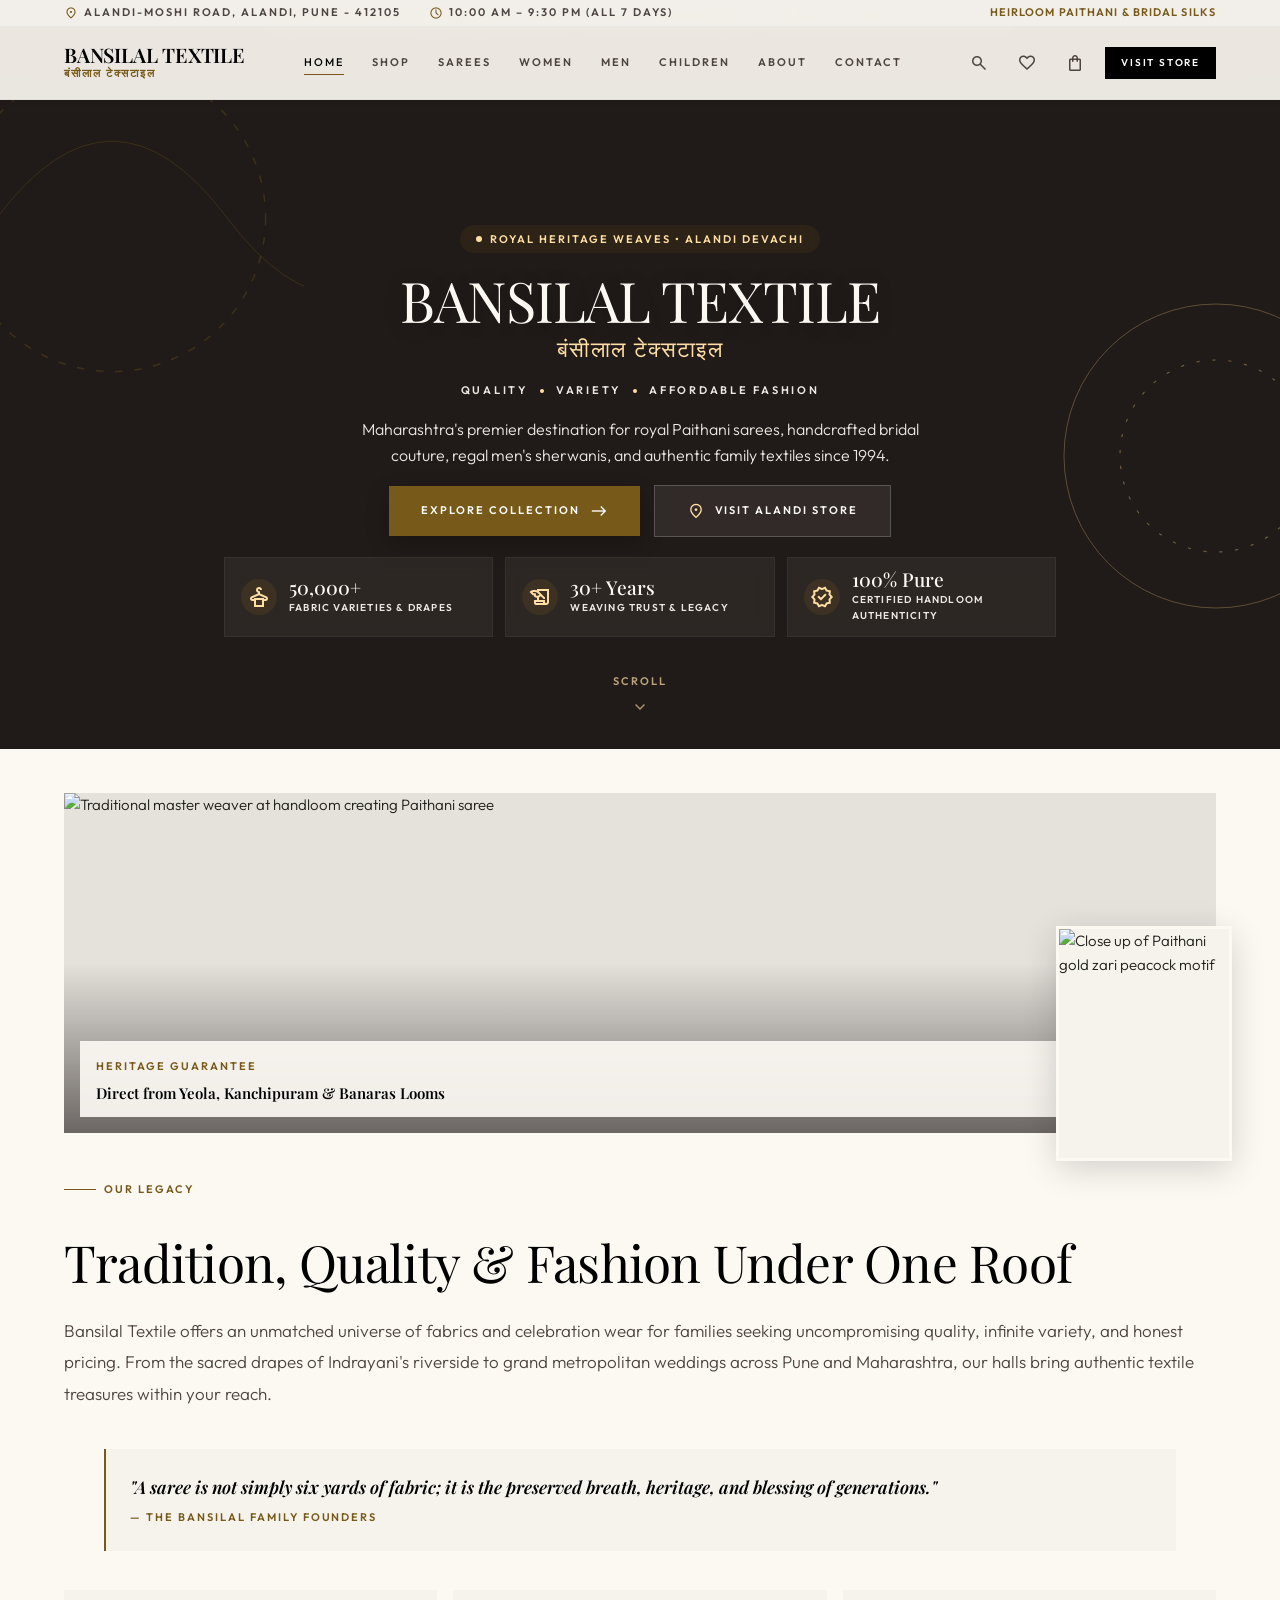
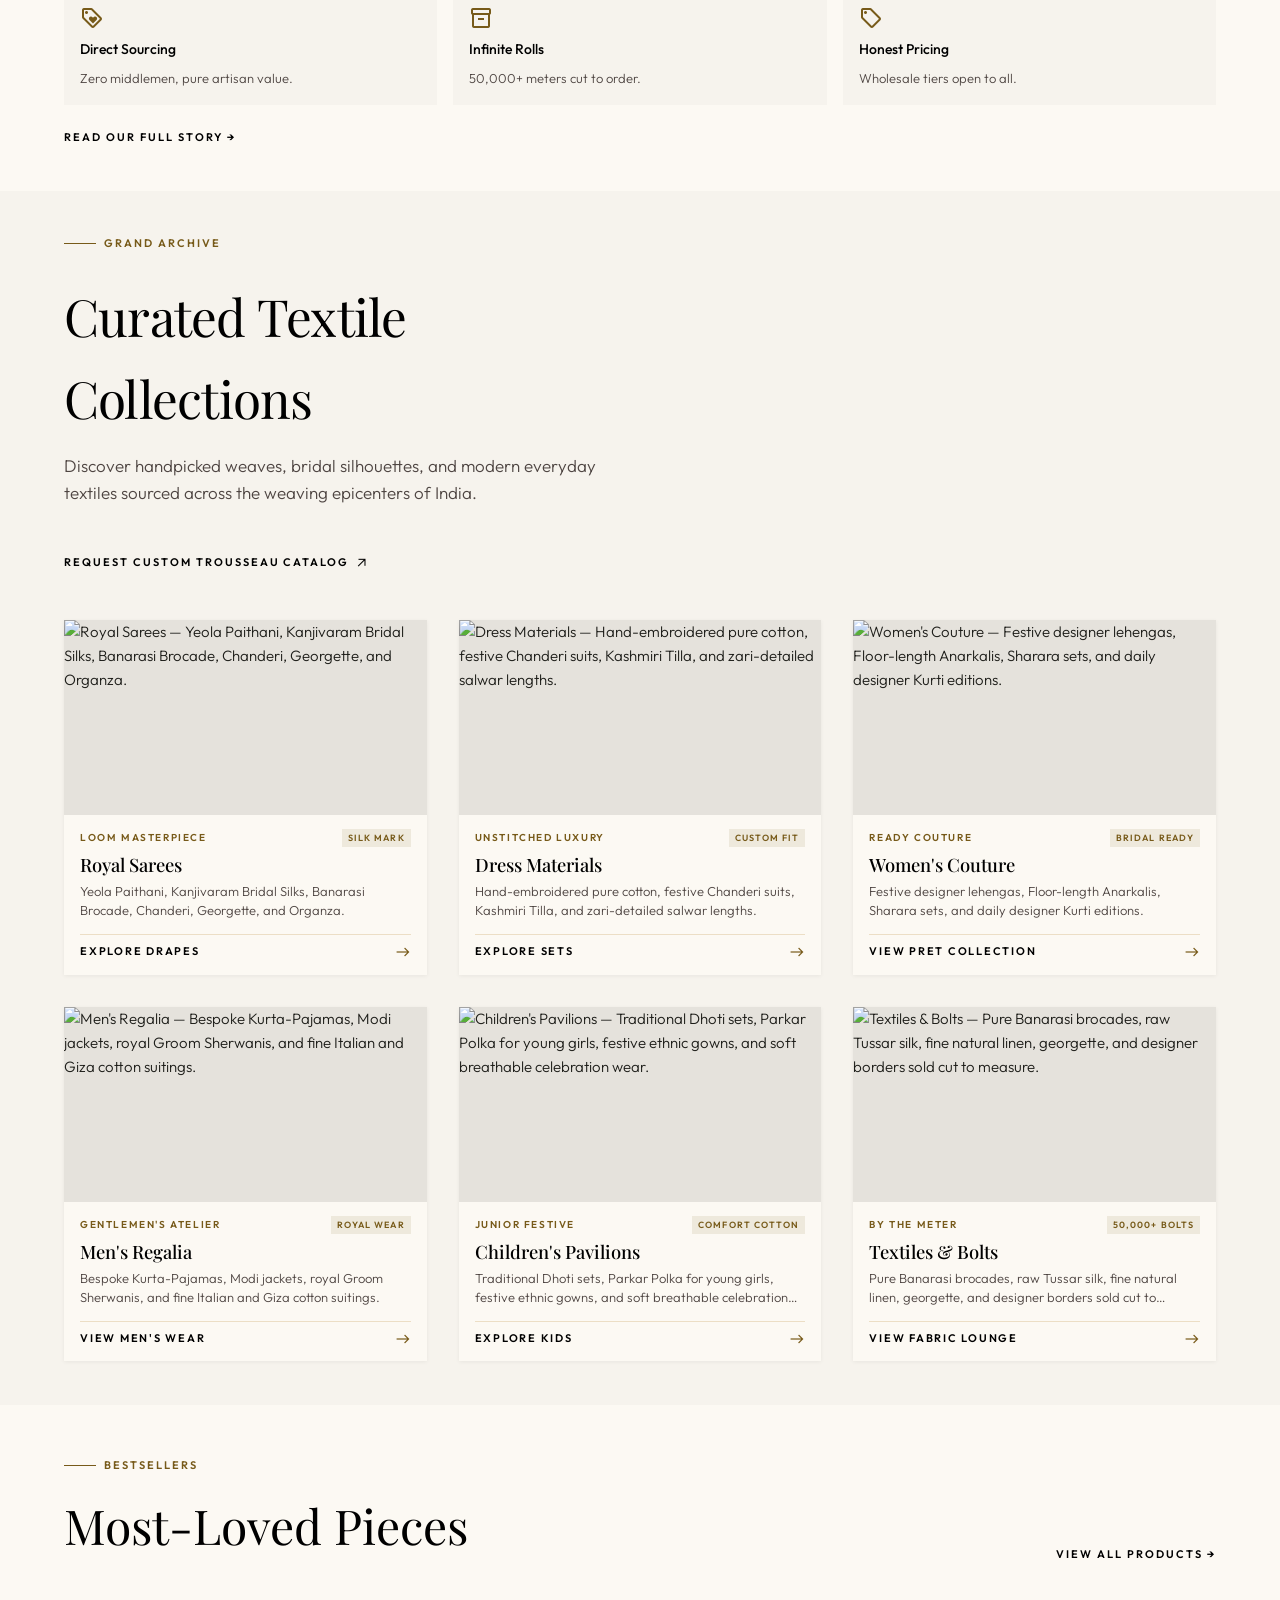
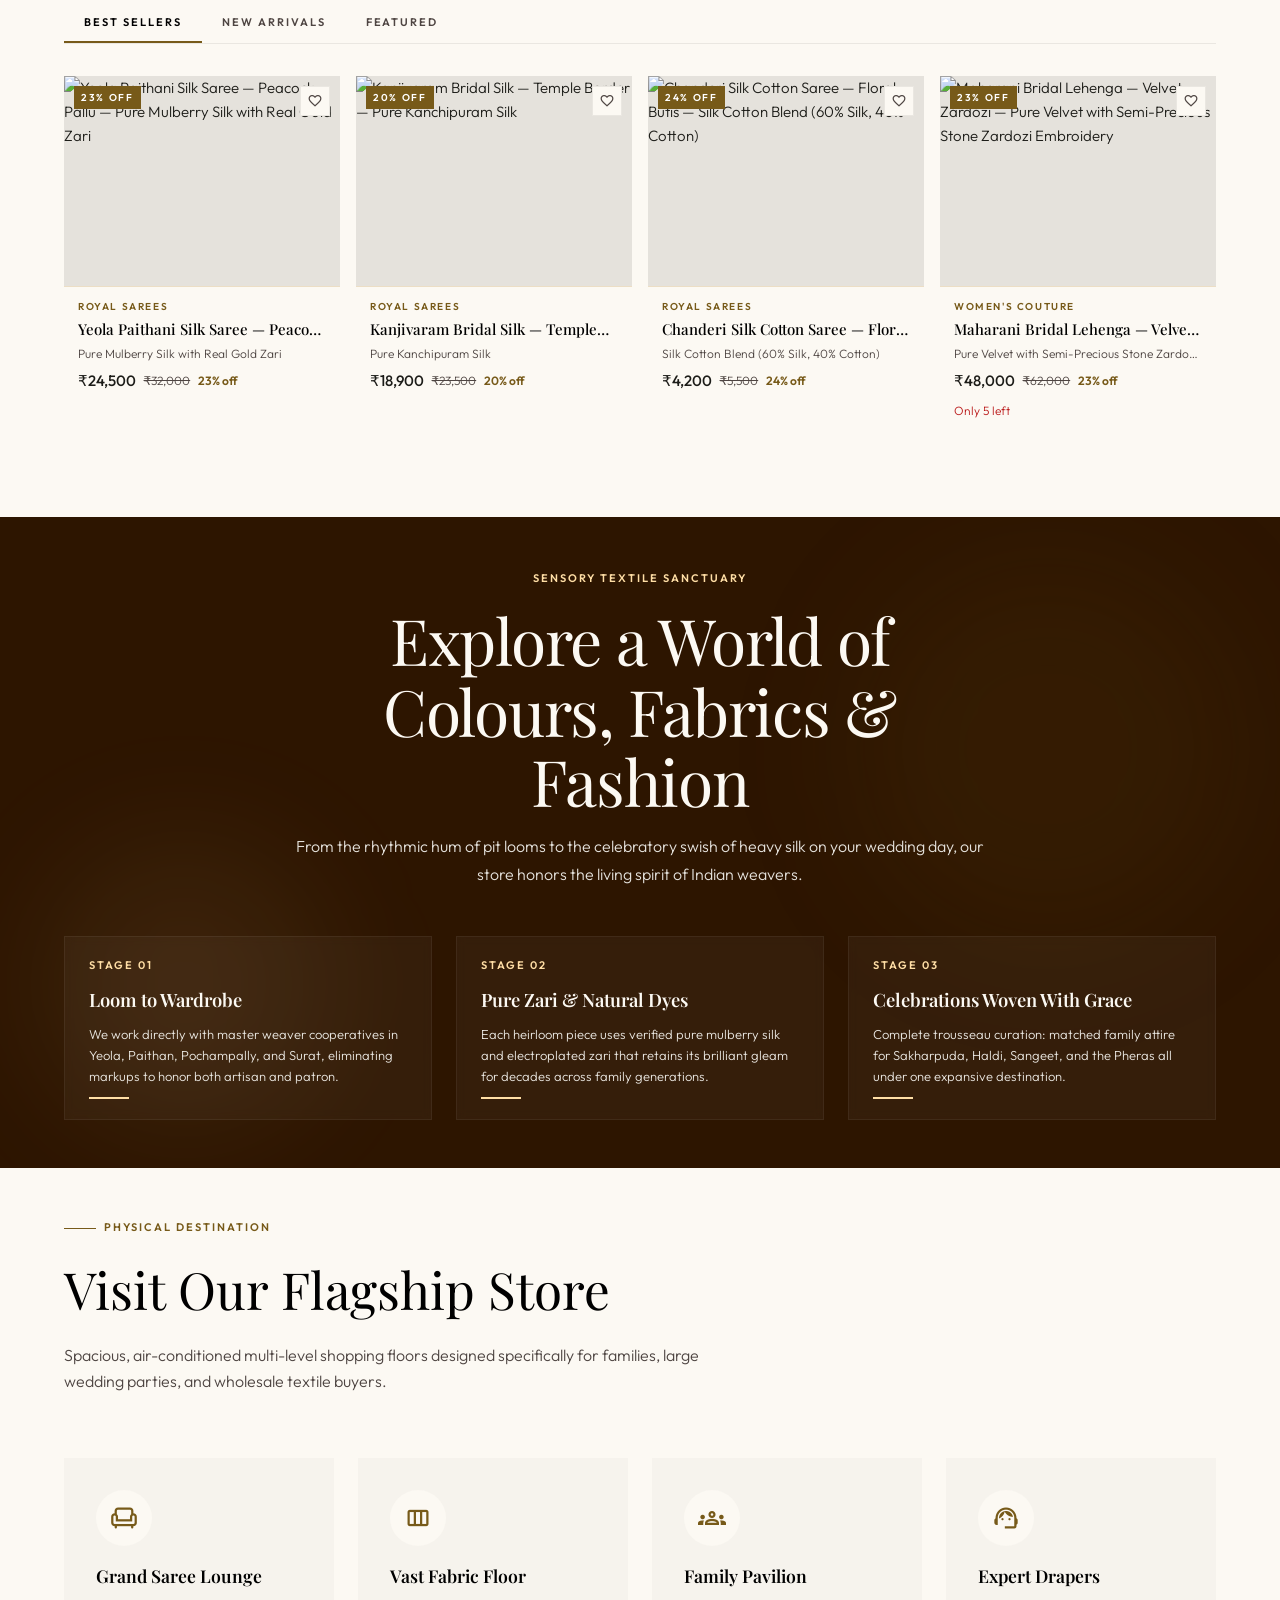
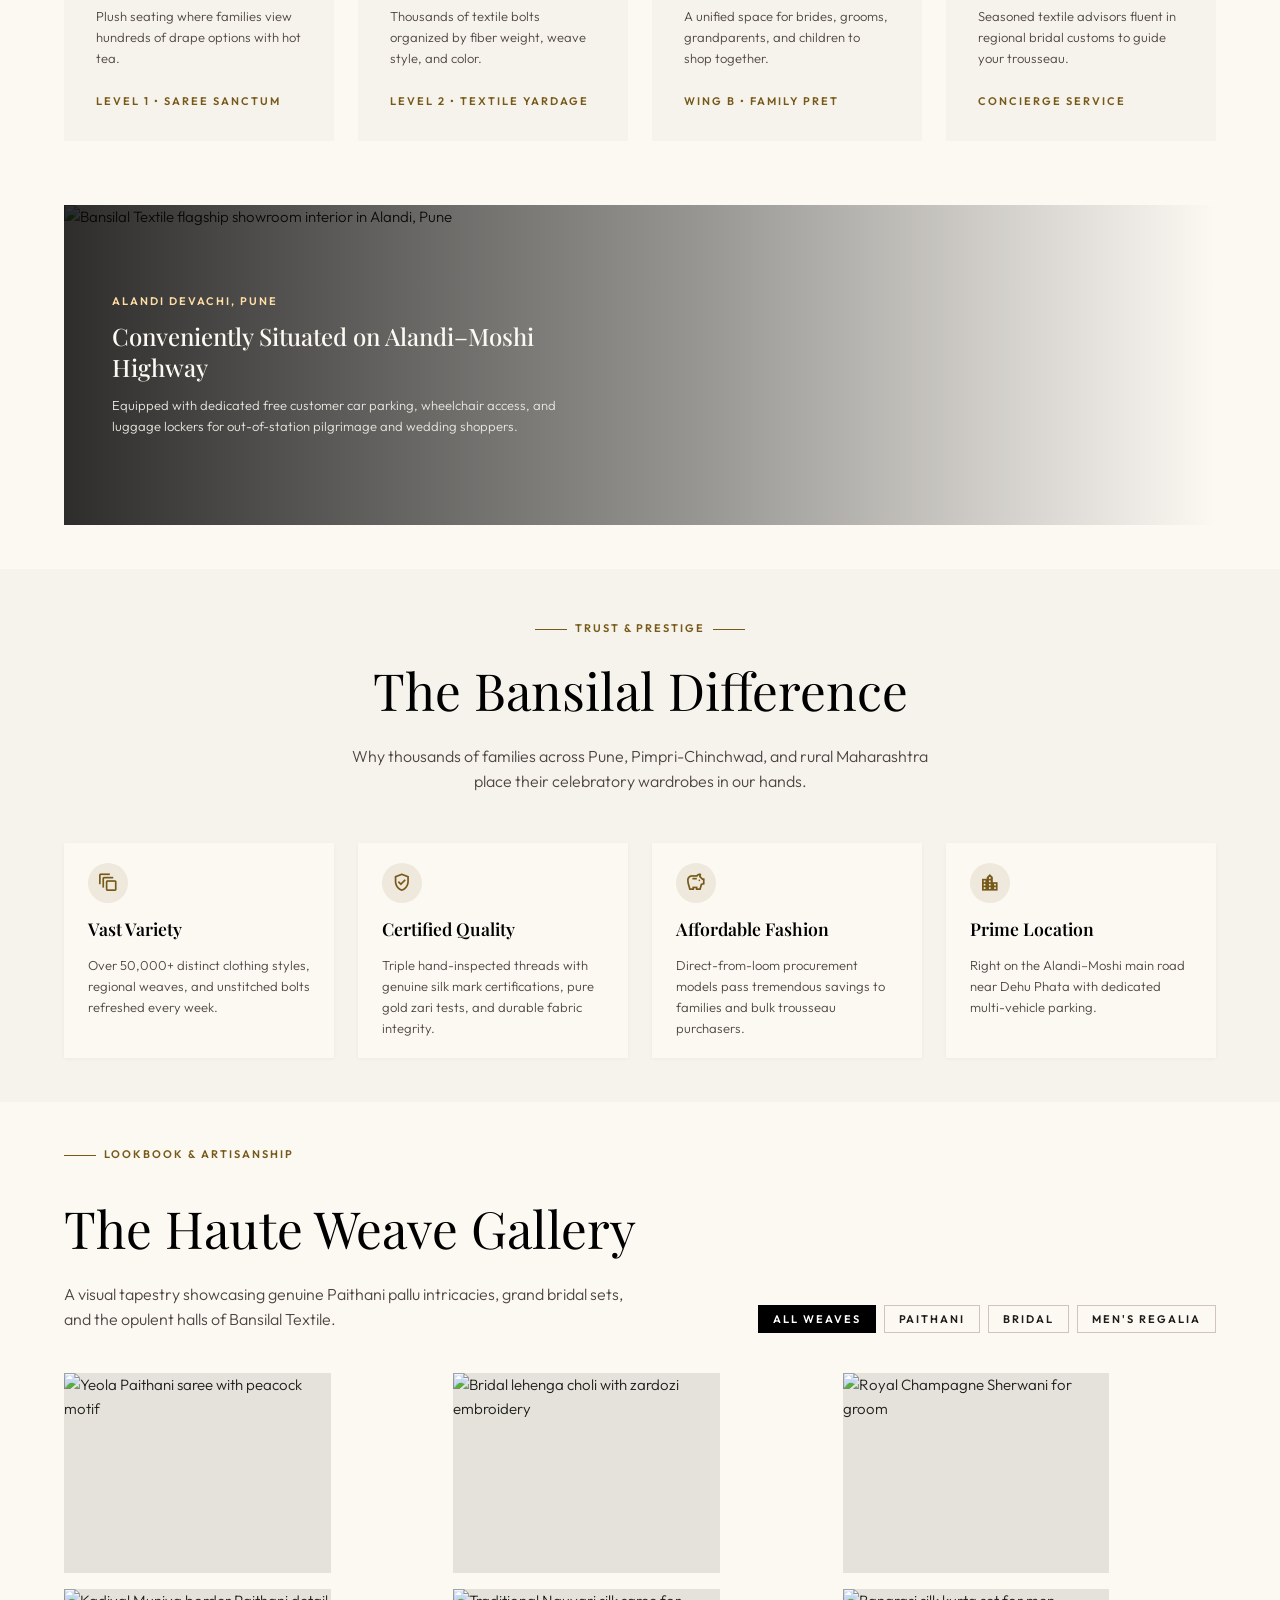
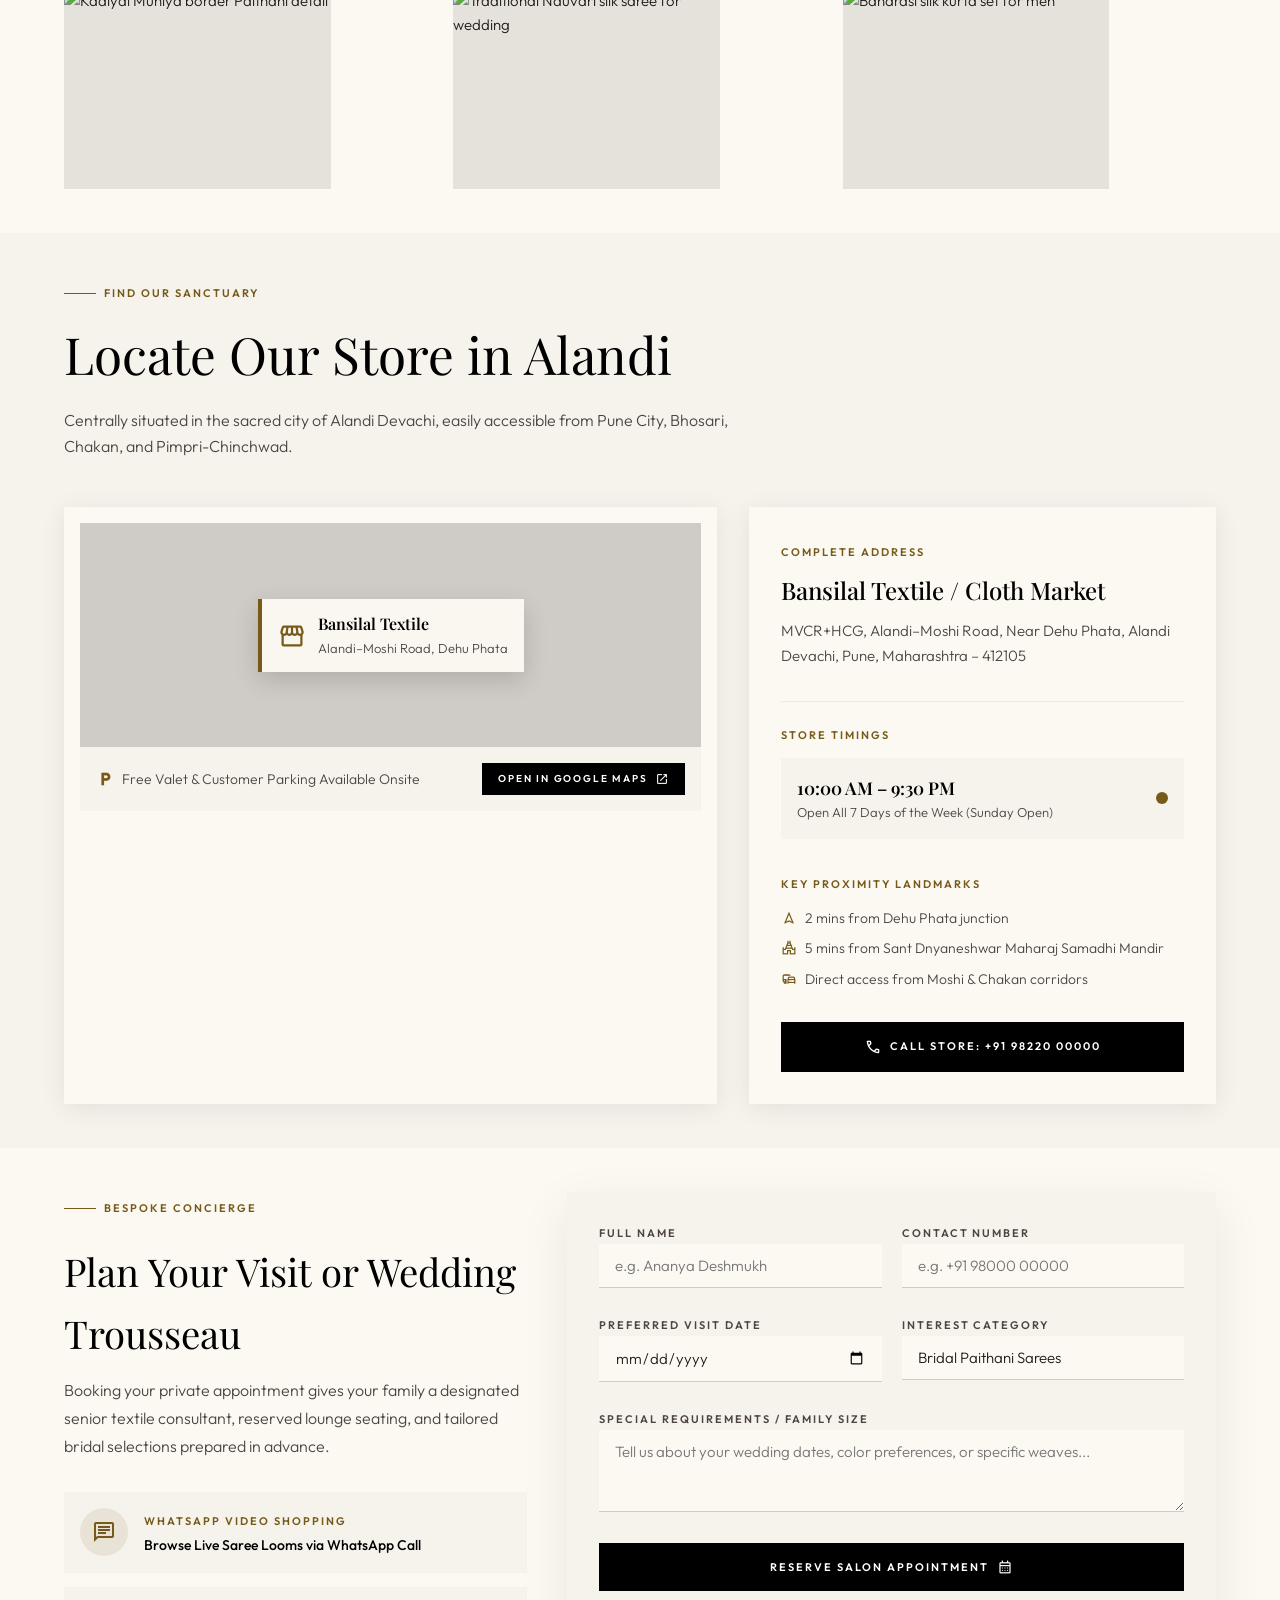
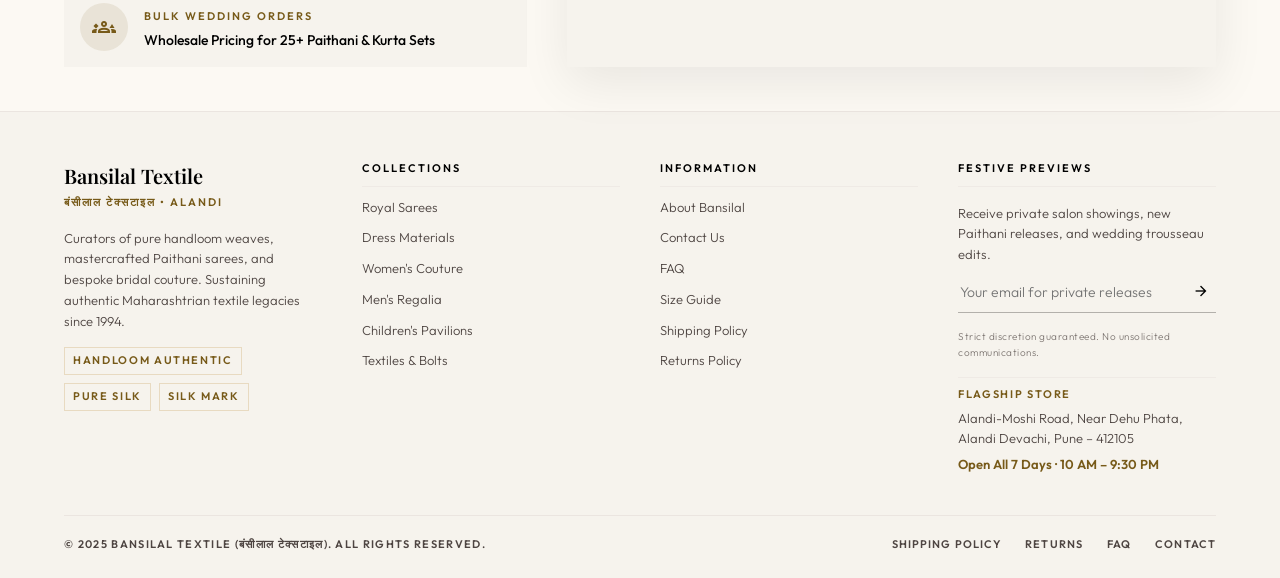
==== commit f8cb7198: "feat: add index.html for Bansilal Textile e-commerce website" ====
--- a/bansilal-ecommerce/index.html
+++ b/bansilal-ecommerce/index.html
@@ -369,7 +369,7 @@
     /* ===== PARALLAX BREAK ===== */
     .parallax-break {
       position: relative;
-      padding: 5rem 0;
+      padding: 3rem 0;
       background: var(--color-tertiary-container);
       color: var(--color-surface-bright);
       overflow: hidden;
@@ -388,13 +388,13 @@
     .parallax-break__content { position: relative; z-index: 2; }
 
     .stage-card {
-      padding: 2rem;
+      padding: 1.25rem 1.5rem;
       background: rgba(246,243,237,0.04);
       backdrop-filter: blur(4px);
       border: 1px solid rgba(255,255,255,0.06);
       display: flex;
       flex-direction: column;
-      gap: 1rem;
+      gap: 0.625rem;
       transition: background var(--transition-standard);
     }
     .stage-card:hover { background: rgba(246,243,237,0.08); }
@@ -415,15 +415,15 @@
       font-size: 0.8125rem;
       color: var(--color-surface-container-high);
       font-weight: 300;
-      line-height: 1.65;
-    }
-    .stage-card__line { height: 2px; width: 3rem; background: var(--color-secondary-fixed); }
+      line-height: 1.6;
+    }
+    .stage-card__line { height: 2px; width: 2.5rem; background: var(--color-secondary-fixed); }
 
     /* Gallery filter & grid */
     .gallery-grid {
       display: grid;
       grid-template-columns: repeat(1, 1fr);
-      gap: 1.5rem;
+      gap: 1rem;
     }
     @media (min-width: 640px) { .gallery-grid { grid-template-columns: repeat(2, 1fr); } }
     @media (min-width: 1024px) { .gallery-grid { grid-template-columns: repeat(3, 1fr); } }
@@ -431,76 +431,80 @@
     .gallery-item {
       position: relative;
       overflow: hidden;
-      aspect-ratio: 3/4;
+      aspect-ratio: 4/3;
+      max-height: 200px;
       background: var(--color-surface-container-highest);
     }
     .gallery-item img { width: 100%; height: 100%; object-fit: cover; transition: transform 700ms ease-out; }
-    .gallery-item:hover img { transform: scale(1.08); }
+    .gallery-item:hover img { transform: scale(1.06); }
     .gallery-item__overlay {
       position: absolute;
       inset: 0;
       background: linear-gradient(to top, rgba(26,20,18,0.85) 0%, transparent 60%);
       opacity: 0;
       transition: opacity 300ms;
-      padding: 1.5rem;
+      padding: 1rem;
       display: flex;
       flex-direction: column;
       justify-content: flex-end;
     }
     .gallery-item:hover .gallery-item__overlay { opacity: 1; }
     .gallery-item__cat {
-      font-size: 0.6875rem;
+      font-size: 0.625rem;
       font-weight: 600;
-      letter-spacing: 0.18em;
+      letter-spacing: 0.16em;
       text-transform: uppercase;
       color: var(--color-secondary-fixed);
     }
     .gallery-item__name {
       font-family: var(--font-display);
-      font-size: 1.1rem;
+      font-size: 1.05rem;
       font-weight: 600;
       color: var(--color-surface-bright);
-      margin-top: 0.25rem;
+      margin-top: 0.15rem;
     }
     .gallery-item__desc {
-      font-size: 0.8125rem;
+      font-size: 0.75rem;
       color: var(--color-surface-container-high);
       font-weight: 300;
-      margin-top: 0.25rem;
+      margin-top: 0.15rem;
     }
 
     /* Featured products strip */
     .products-grid {
       display: grid;
       grid-template-columns: repeat(2, 1fr);
-      gap: 1.25rem;
+      gap: 1rem;
     }
     @media (min-width: 768px) { .products-grid { grid-template-columns: repeat(3, 1fr); } }
     @media (min-width: 1200px) { .products-grid { grid-template-columns: repeat(4, 1fr); } }
 
     /* Why us pillars */
     .pillar-card {
-      padding: 2rem;
+      padding: 1.25rem 1.5rem;
       background: var(--color-surface);
       box-shadow: 0 1px 4px rgba(0,0,0,0.04);
       display: flex;
       flex-direction: column;
-      gap: 1rem;
+      gap: 0.75rem;
       transition: box-shadow 300ms, transform 300ms;
     }
     .pillar-card:hover {
       box-shadow: 0 8px 32px rgba(0,0,0,0.1);
-      transform: translateY(-0.5rem);
+      transform: translateY(-0.25rem);
     }
     .pillar-icon {
-      width: 4rem;
-      height: 4rem;
+      width: 2.5rem;
+      height: 2.5rem;
       border-radius: 50%;
       background: rgba(119,90,25,0.1);
       display: flex;
       align-items: center;
       justify-content: center;
       color: var(--color-secondary);
+    }
+    .pillar-icon .material-symbols-outlined {
+      font-size: 1.35rem !important;
     }
 
     /* About section */
@@ -519,29 +523,29 @@
     .about-image-main {
       width: 100%;
       aspect-ratio: 16/10;
-      max-height: 320px;
+      max-height: 220px;
       object-fit: cover;
       background: var(--color-surface-container-highest);
     }
     @media (min-width: 640px) {
       .about-image-main {
-        aspect-ratio: 4/3;
-        max-height: 380px;
+        aspect-ratio: 16/10;
+        max-height: 260px;
       }
     }
     @media (min-width: 1024px) {
       .about-image-main {
-        aspect-ratio: 4/5;
-        max-height: 520px;
+        aspect-ratio: 4/3;
+        max-height: 340px;
       }
     }
     .about-image-inset {
       display: none;
       position: absolute;
-      bottom: -1.5rem;
+      bottom: -1rem;
       right: 0;
-      width: 10rem;
-      max-width: 38%;
+      width: 8rem;
+      max-width: 35%;
       aspect-ratio: 3/4;
       object-fit: cover;
       background: var(--color-surface-container-low);
@@ -553,9 +557,9 @@
     }
     @media (min-width: 1024px) {
       .about-image-inset {
-        bottom: -2.5rem;
-        right: -1.5rem;
-        width: 14rem;
+        bottom: -1.75rem;
+        right: -1rem;
+        width: 11rem;
         max-width: none;
       }
     }
@@ -564,7 +568,7 @@
     .map-placeholder {
       position: relative;
       width: 100%;
-      height: 24rem;
+      height: 14rem;
       background-image: url('https://lh3.googleusercontent.com/aida-public/[base64]');
       background-size: cover;
       background-position: center;
@@ -576,13 +580,16 @@
     .map-pin {
       position: relative;
       z-index: 1;
-      padding: 1rem 1.25rem;
+      padding: 0.75rem 1rem;
       background: rgba(252,249,243,0.96);
       backdrop-filter: blur(8px);
       box-shadow: 0 8px 24px rgba(0,0,0,0.15);
       display: flex;
       align-items: center;
       gap: 0.75rem;
+      border-left: 4px solid var(--color-secondary);
+      max-width: 18rem;
+    }
       border-left: 4px solid var(--color-secondary);
       max-width: 20rem;
     }
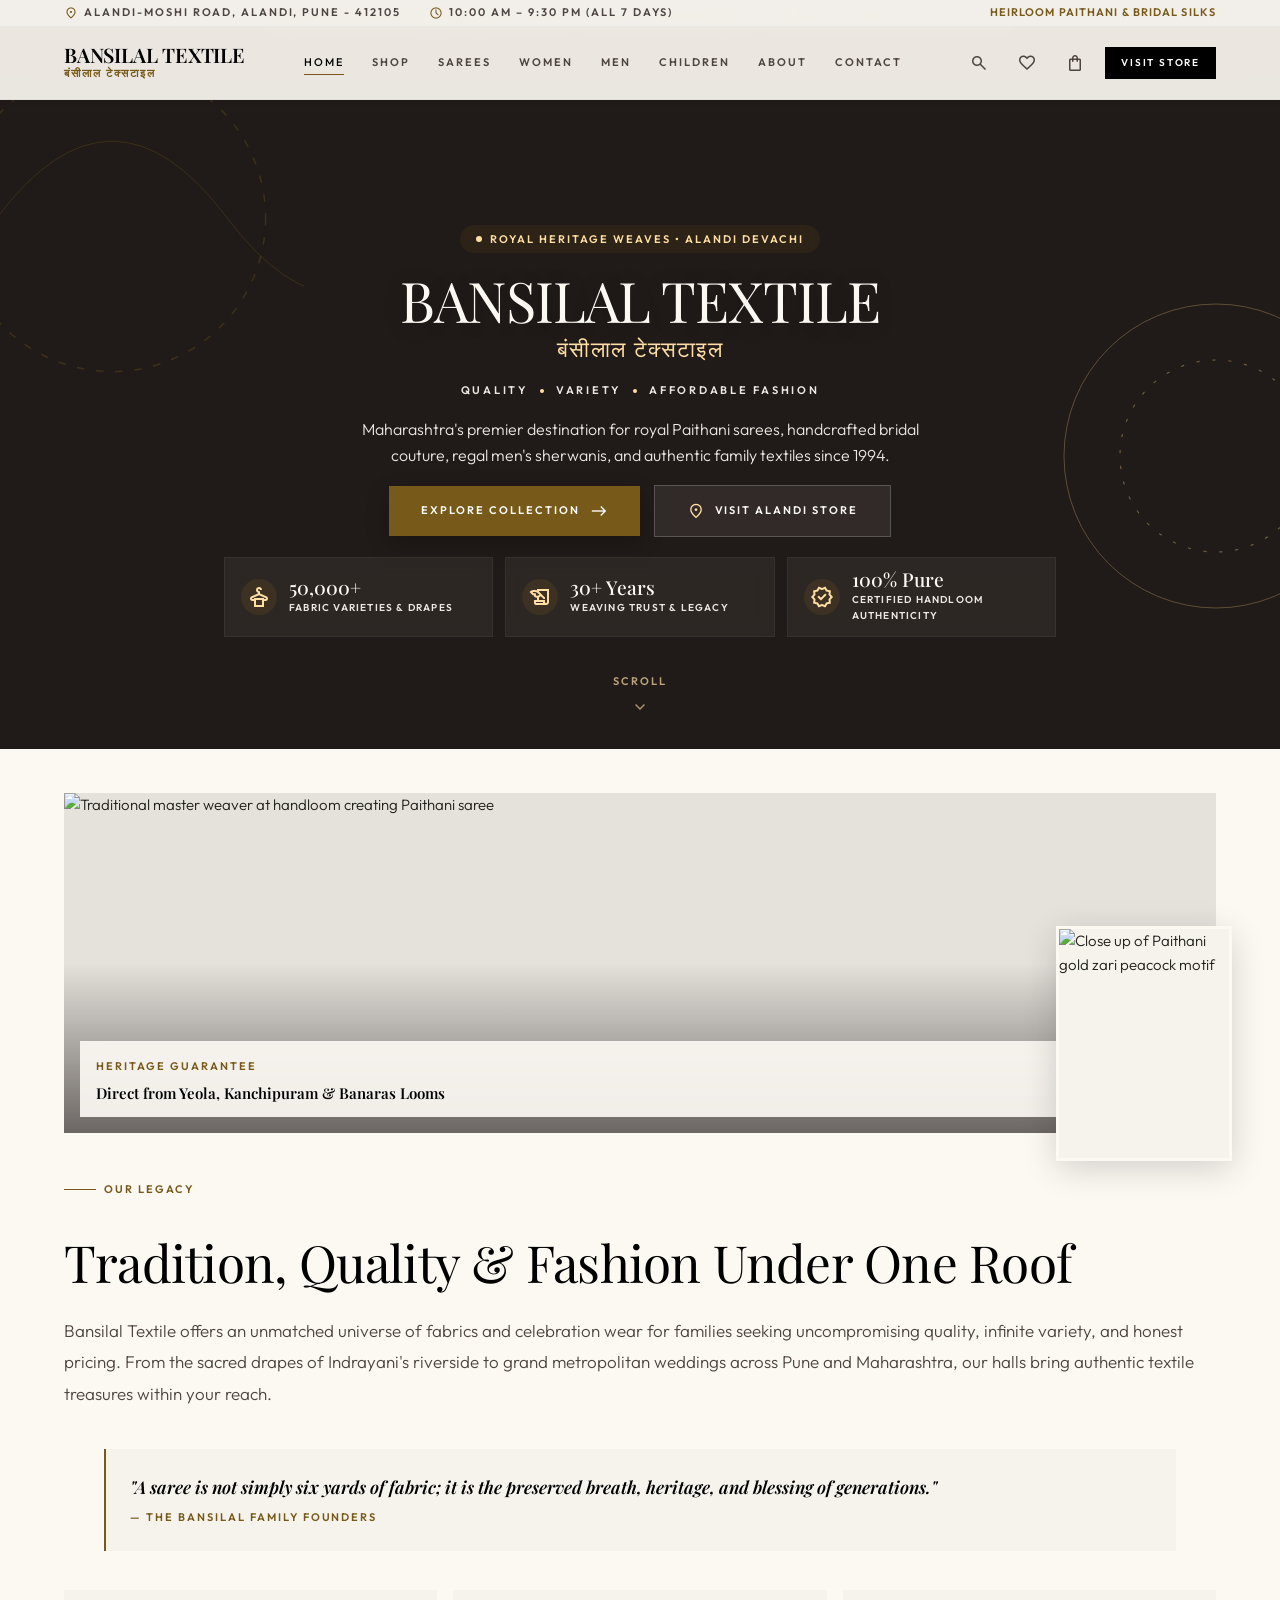
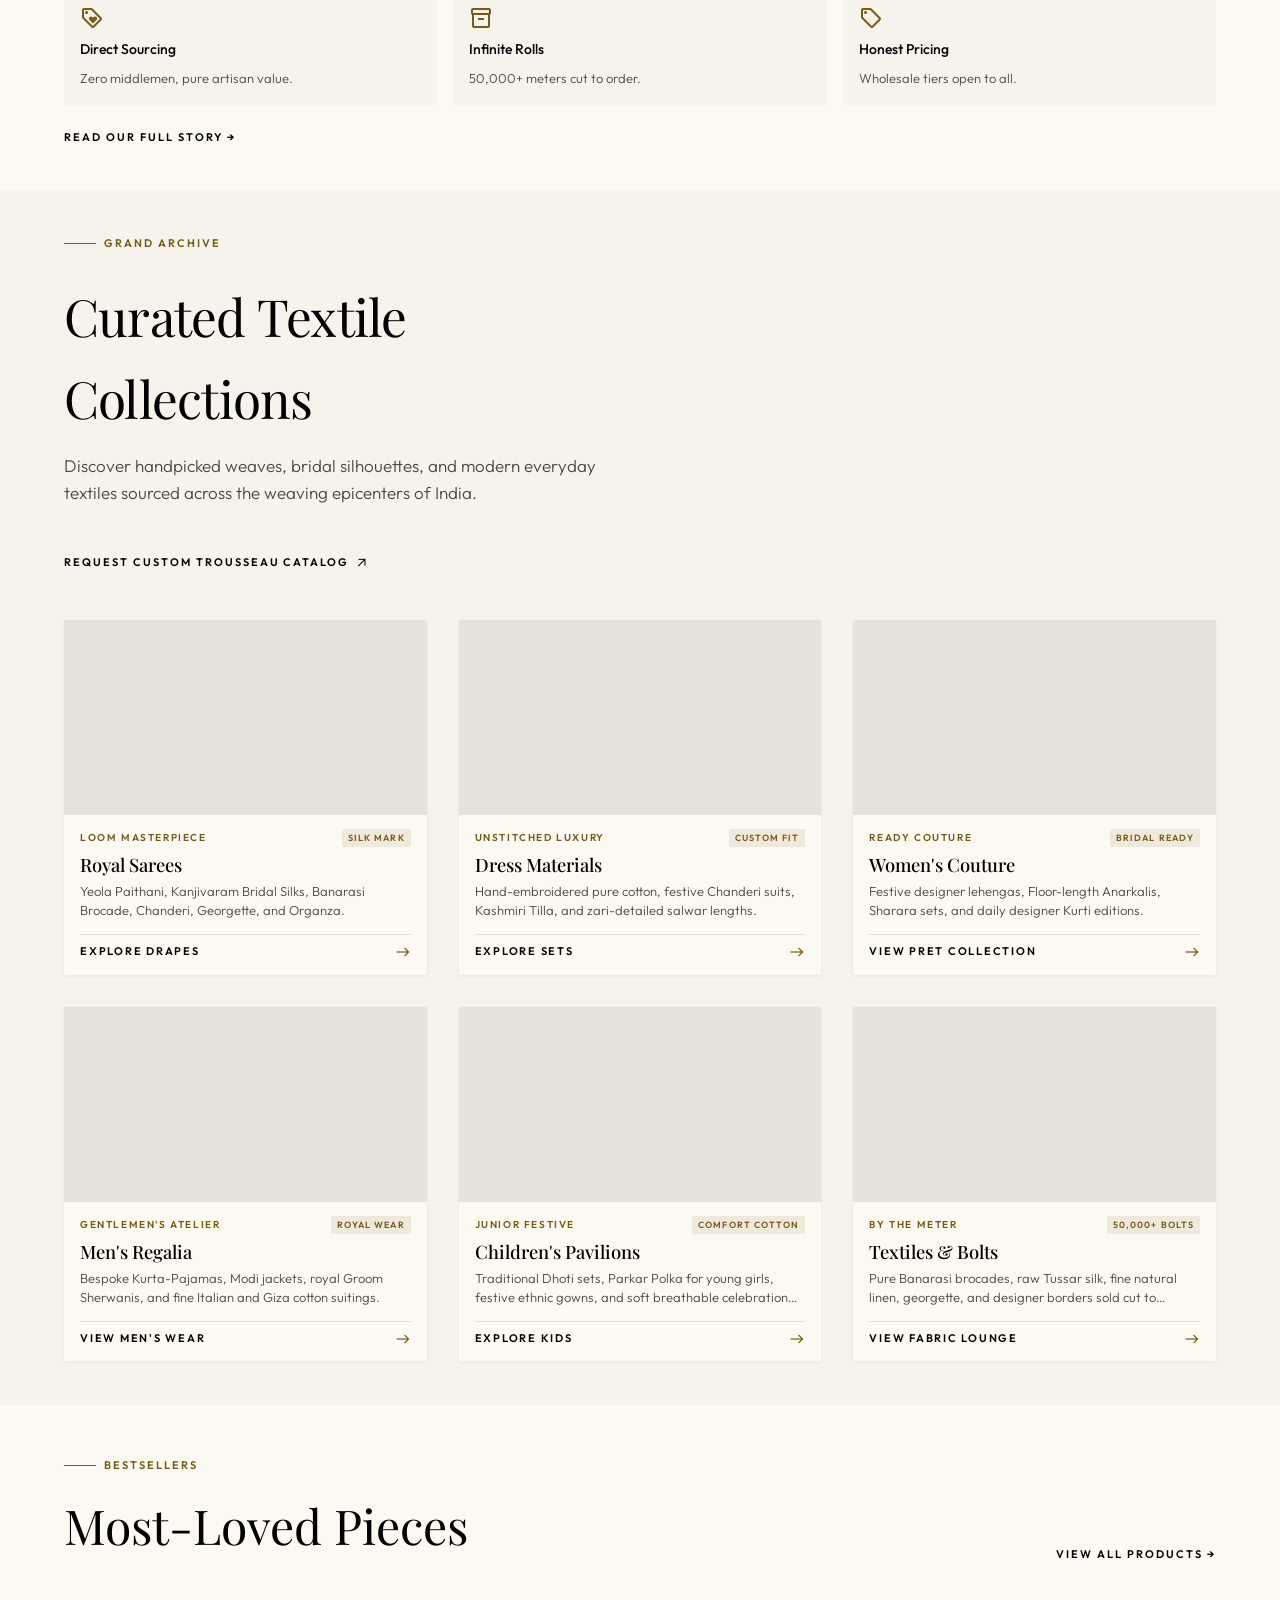
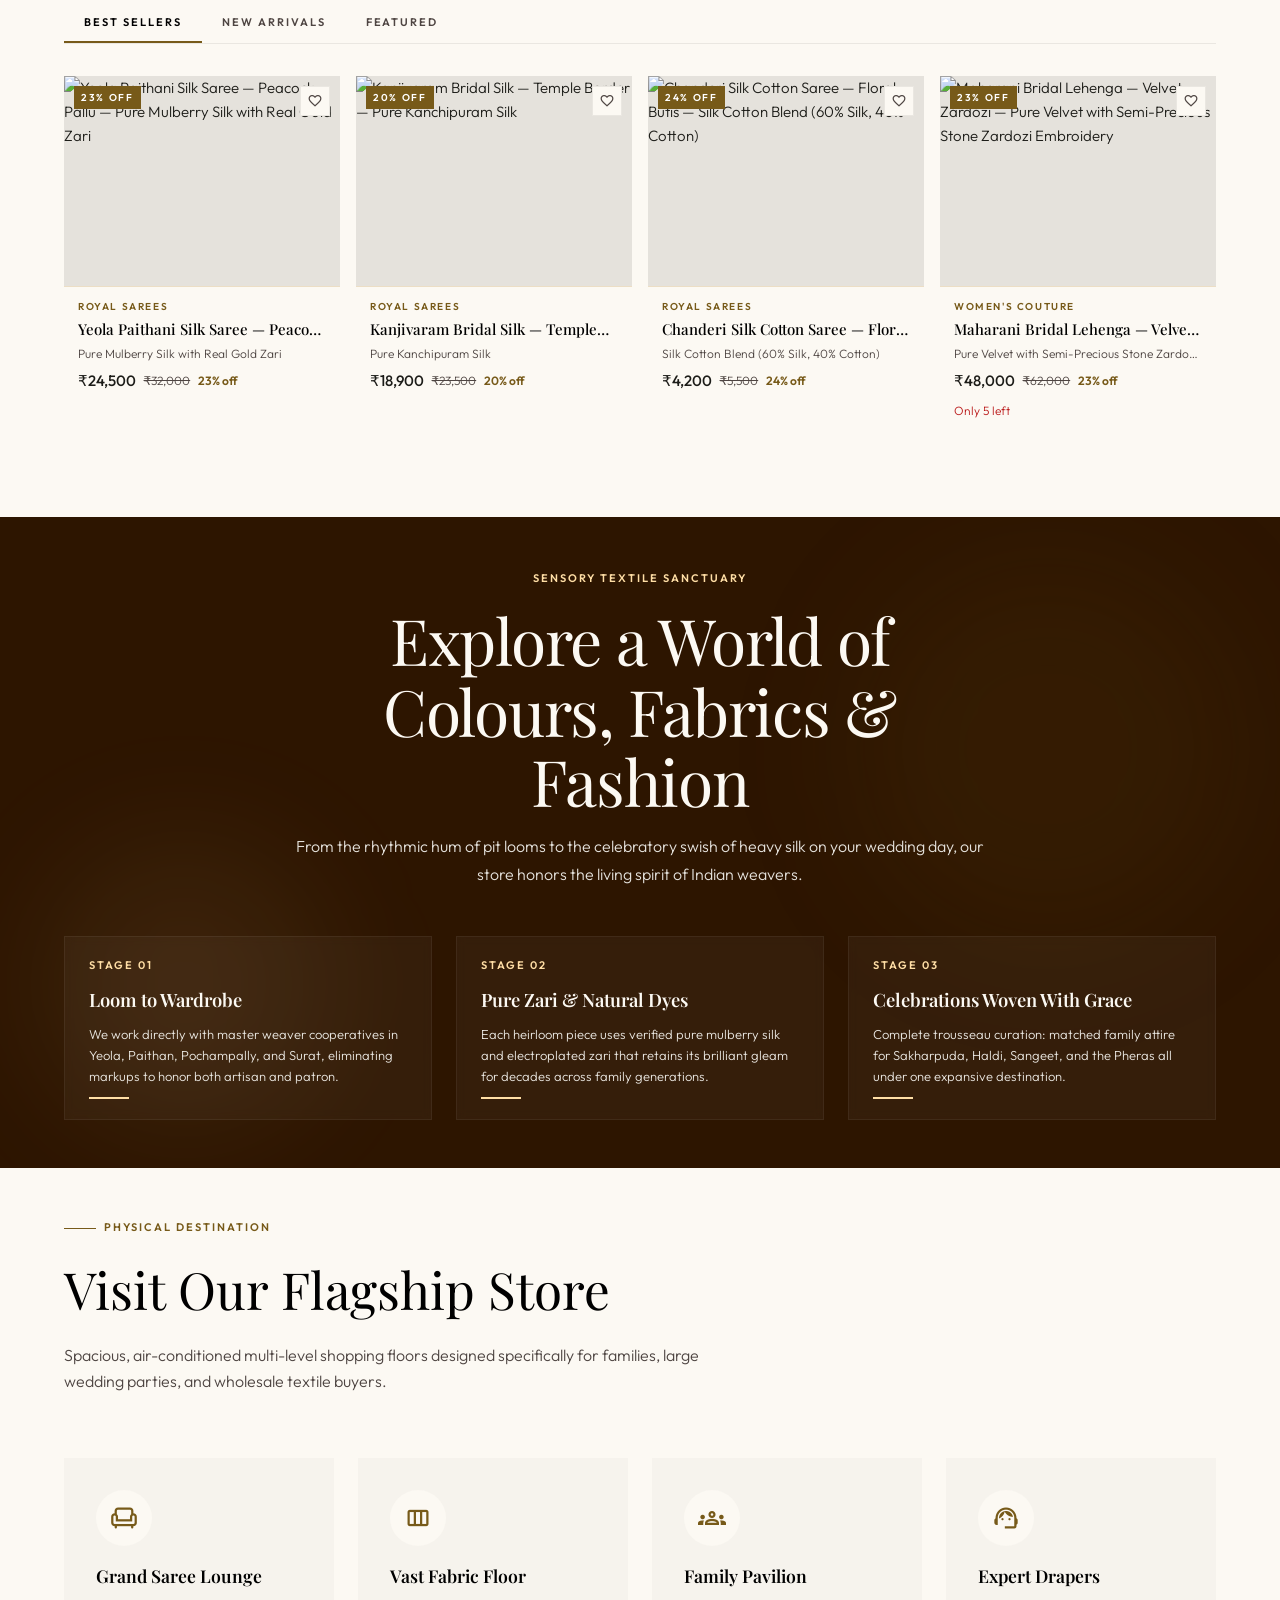
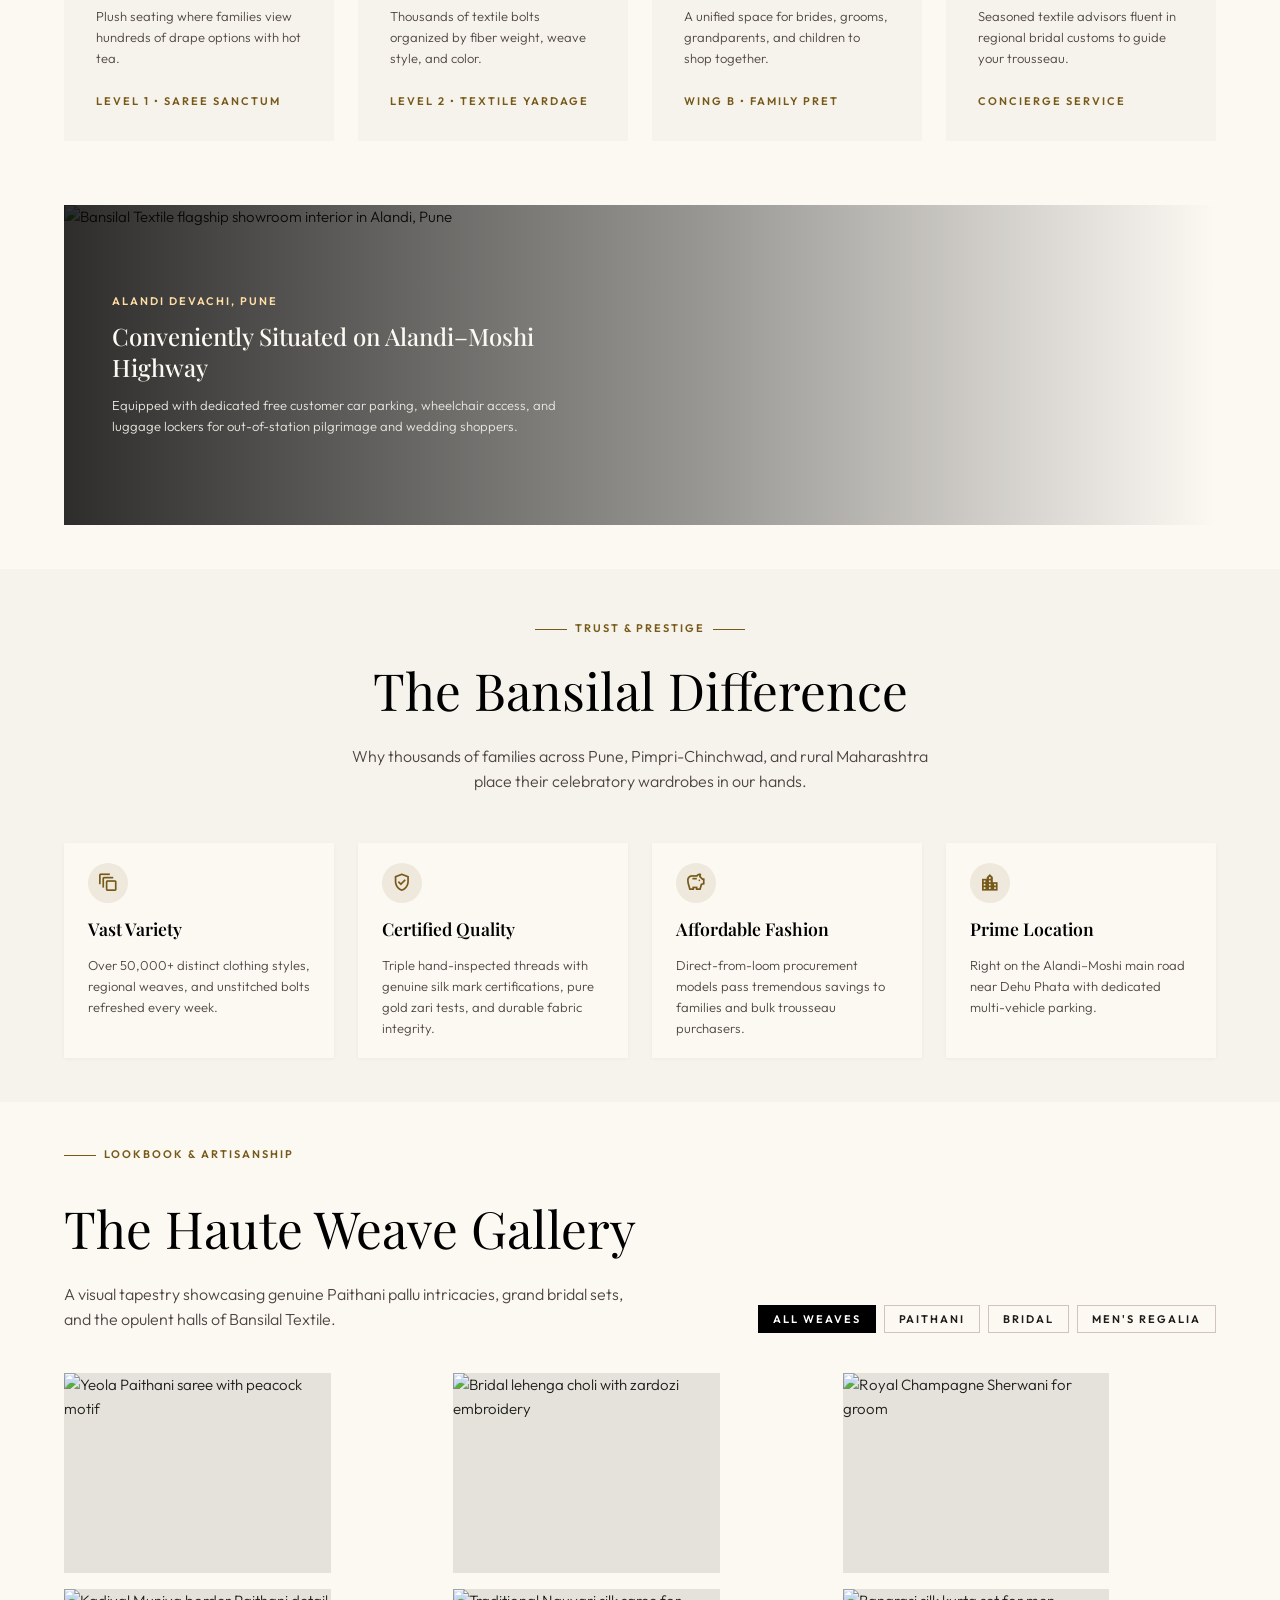
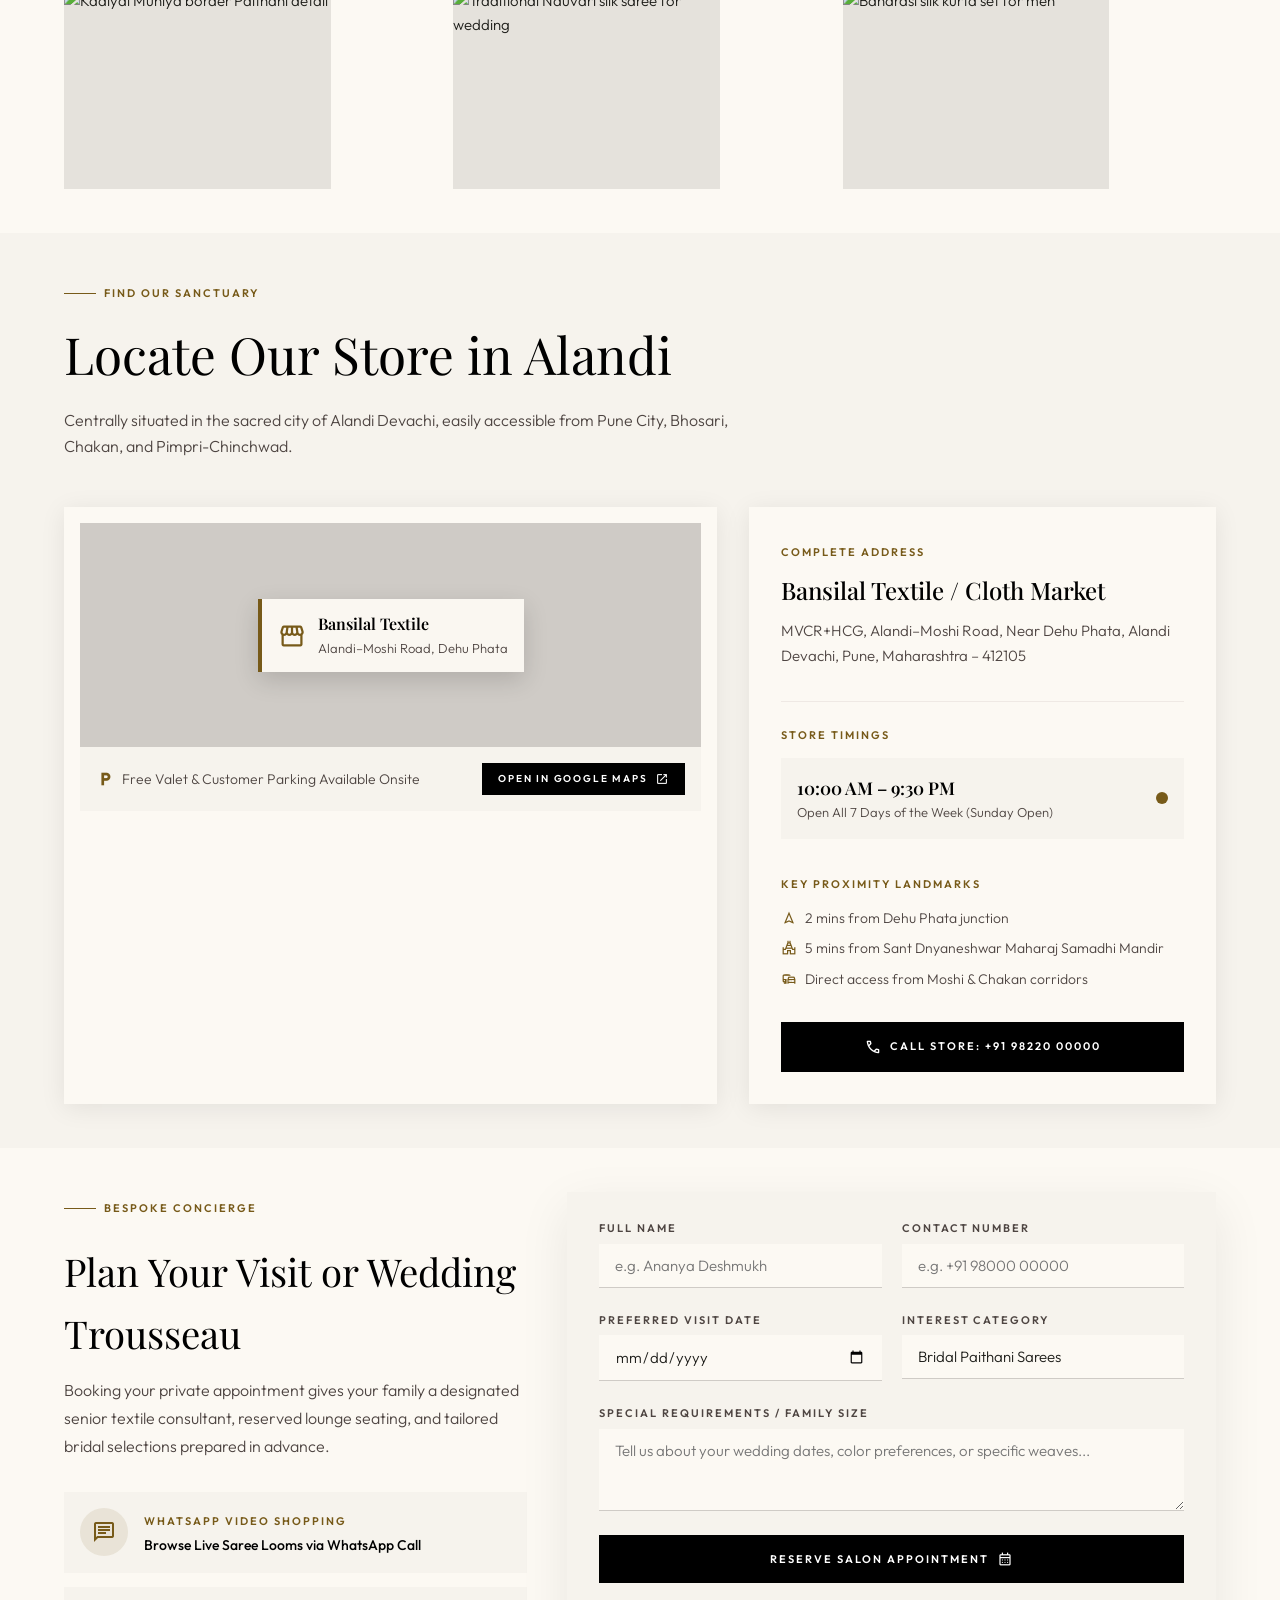
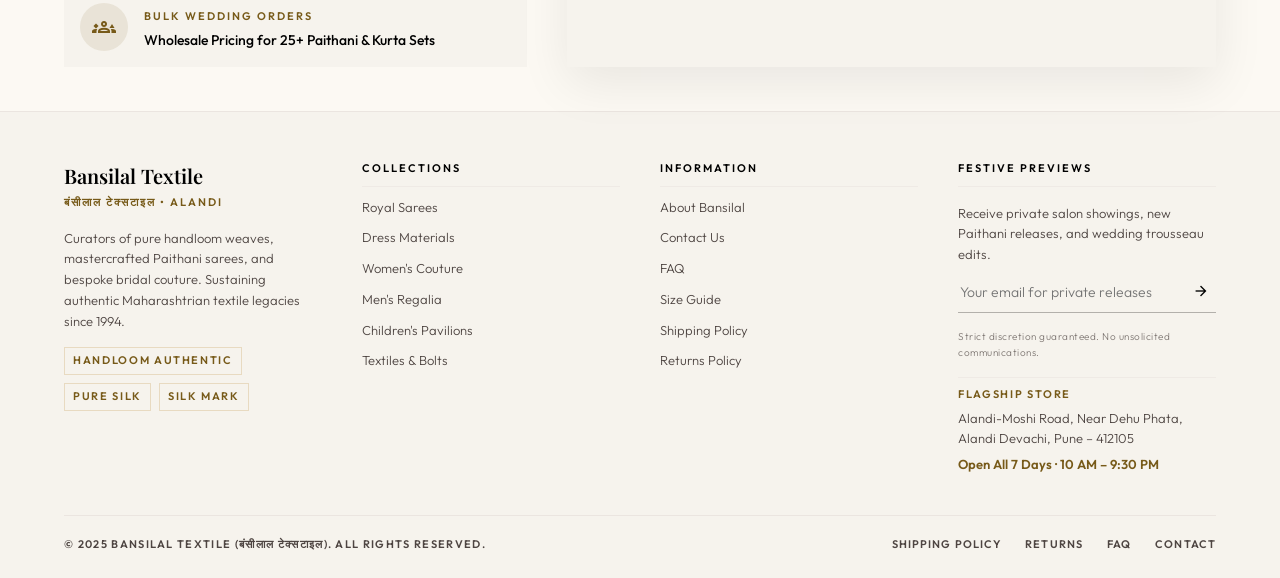
==== commit 2d0c8d04: "feat: create index.html for Bansilal Textile e-commerce website" ====
--- a/bansilal-ecommerce/index.html
+++ b/bansilal-ecommerce/index.html
@@ -589,9 +589,6 @@
       gap: 0.75rem;
       border-left: 4px solid var(--color-secondary);
       max-width: 18rem;
-    }
-      border-left: 4px solid var(--color-secondary);
-      max-width: 20rem;
     }
 
     /* Appointment form */
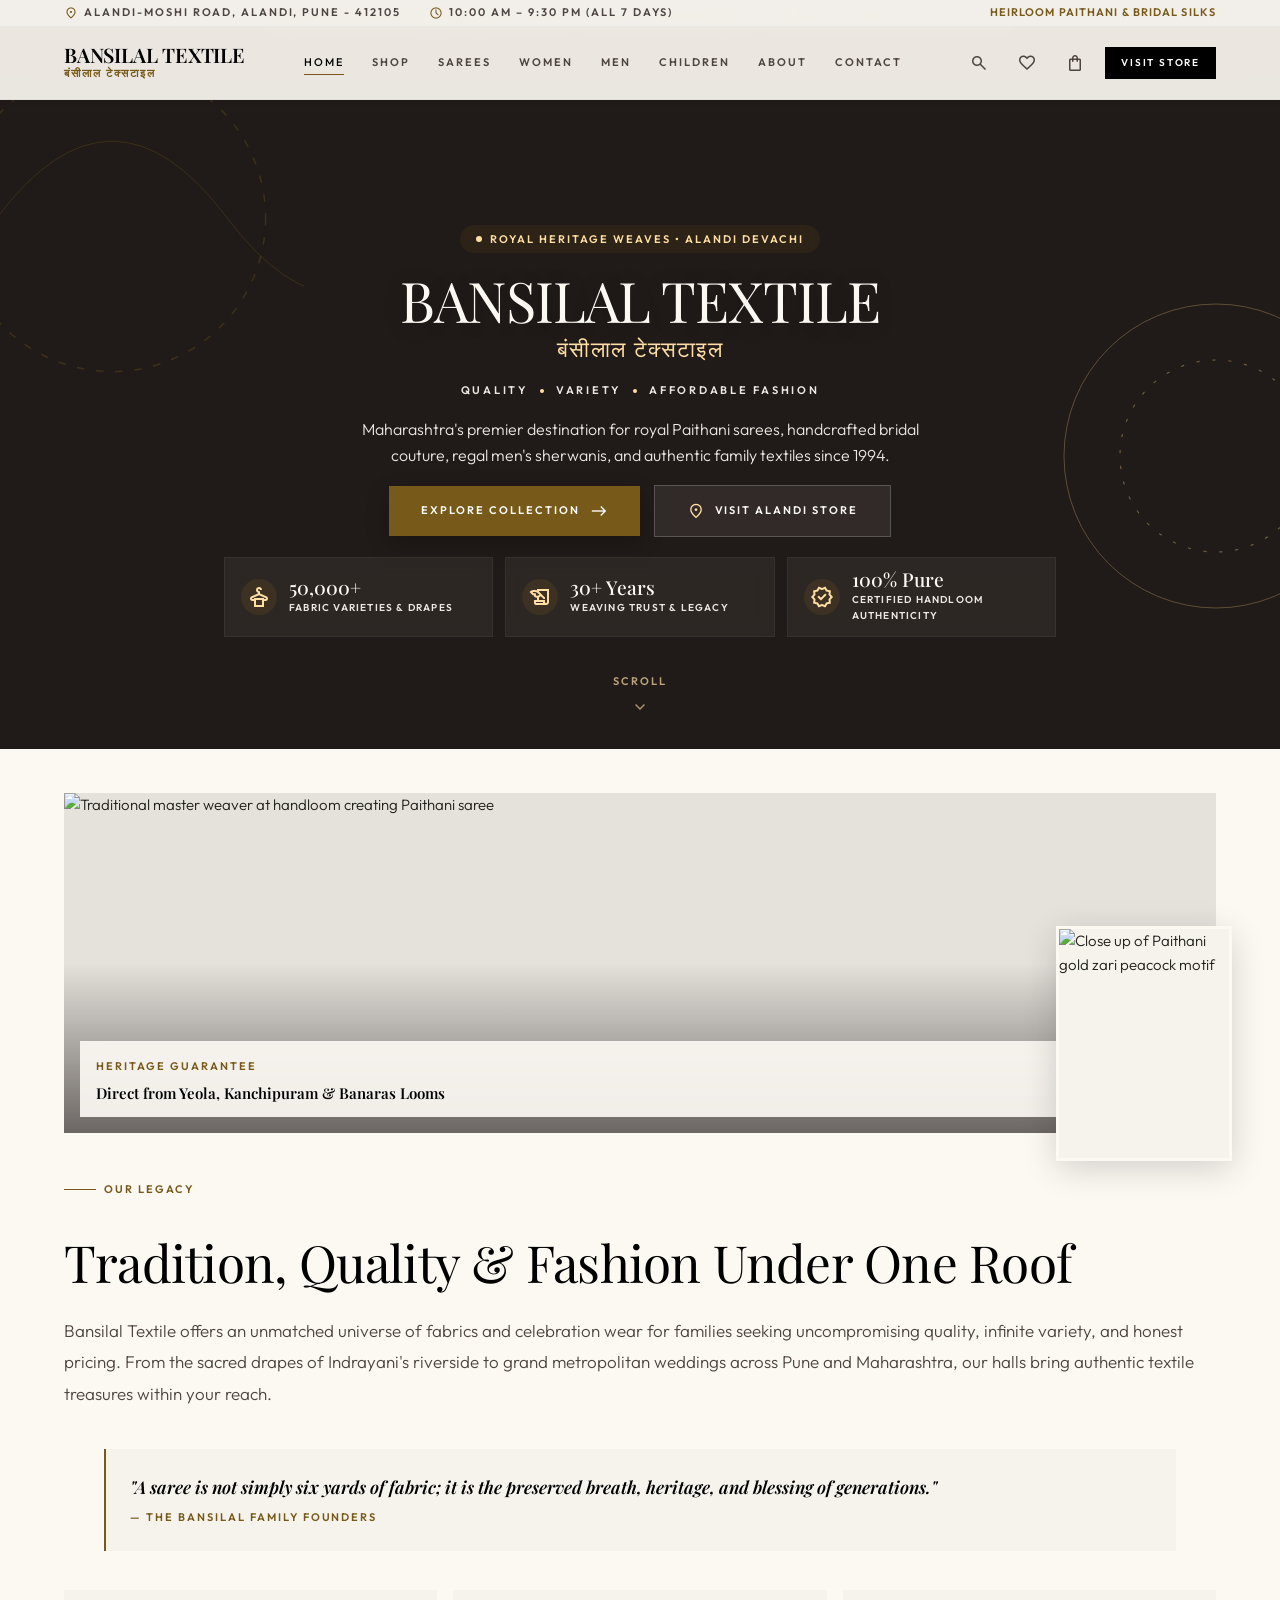
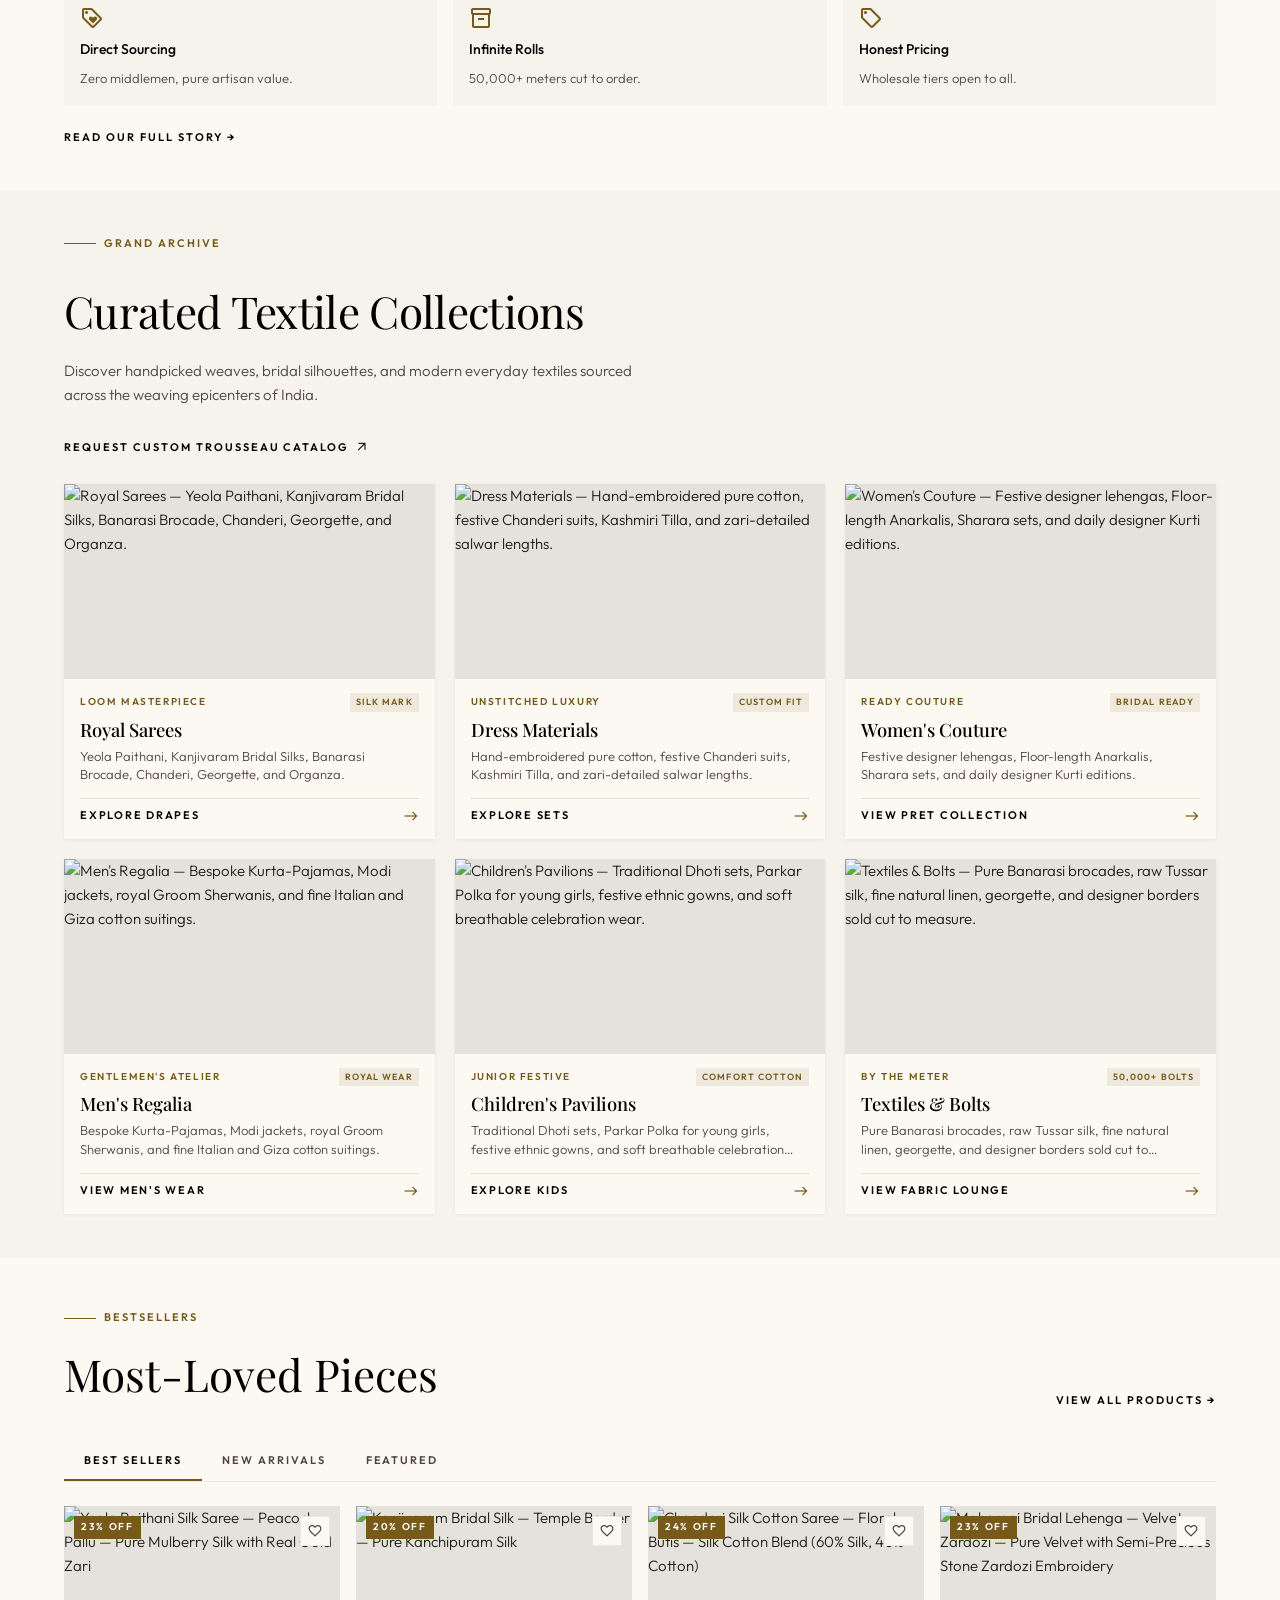
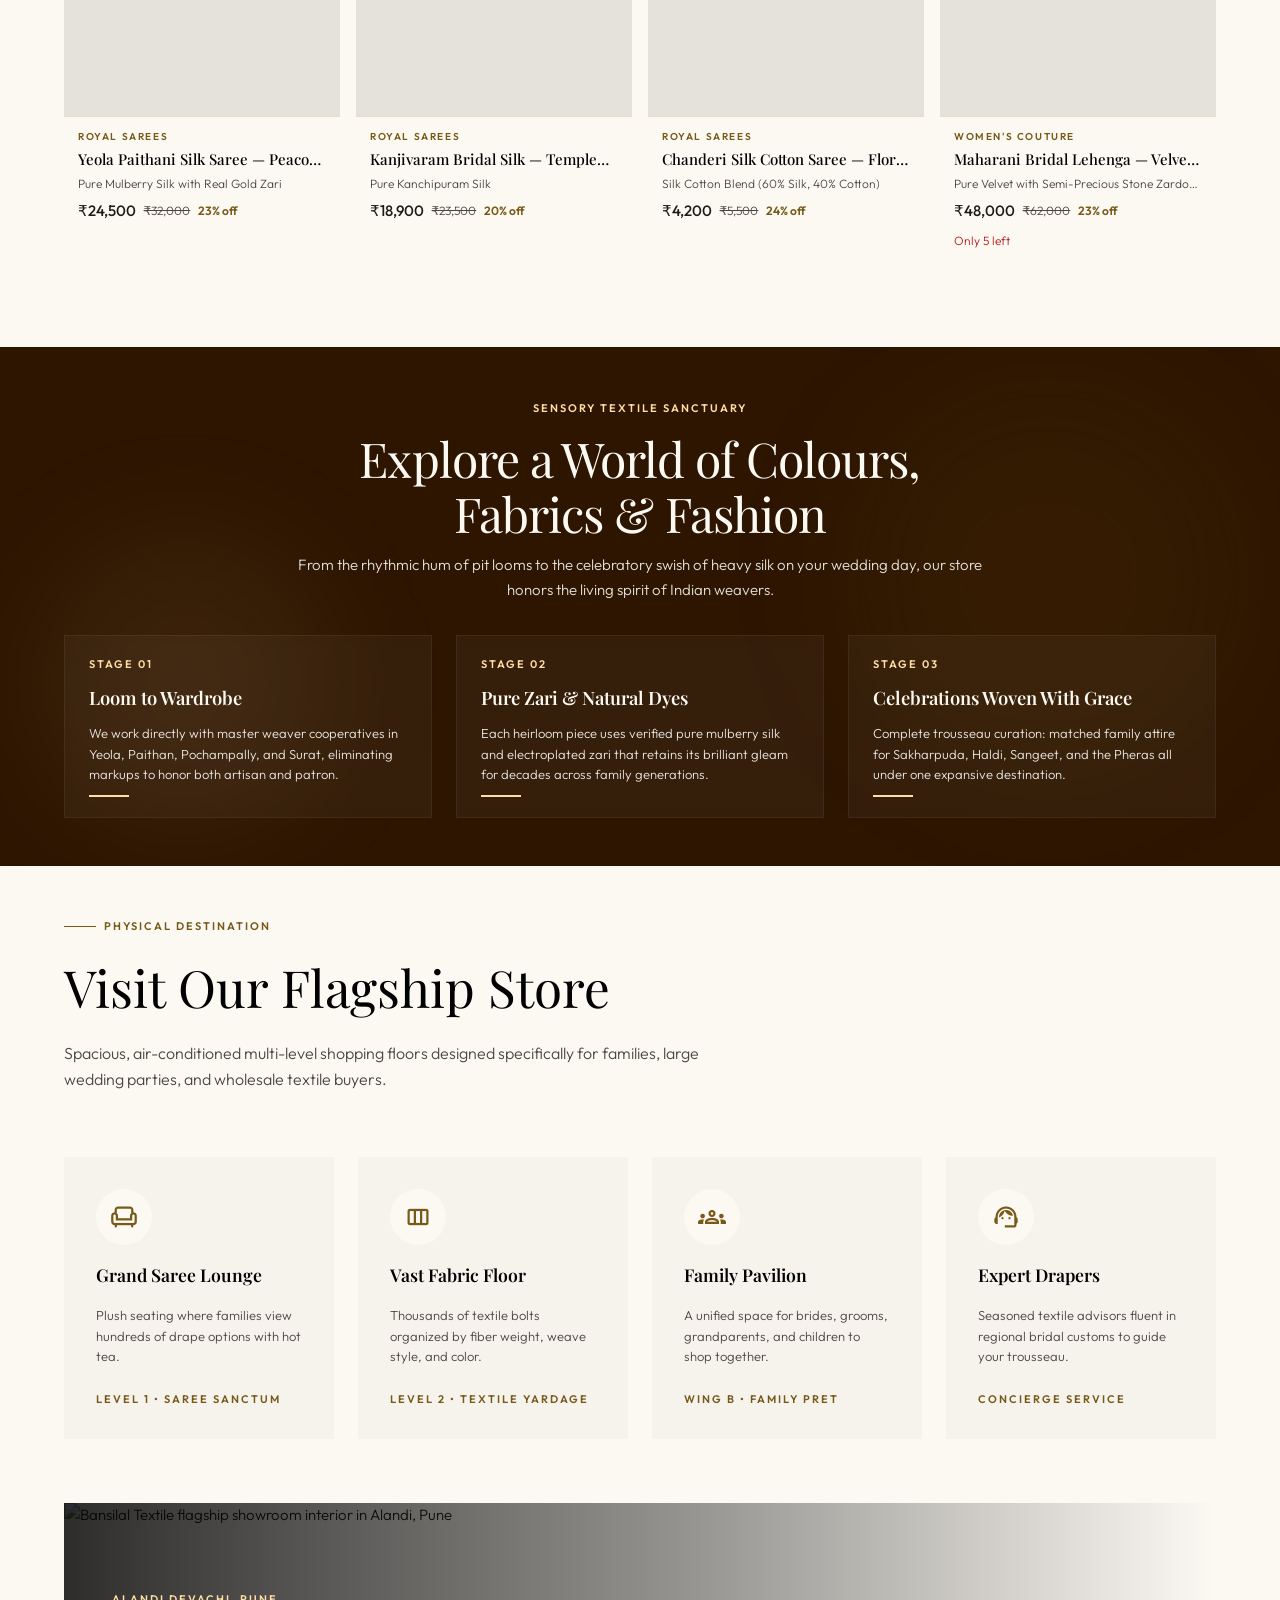
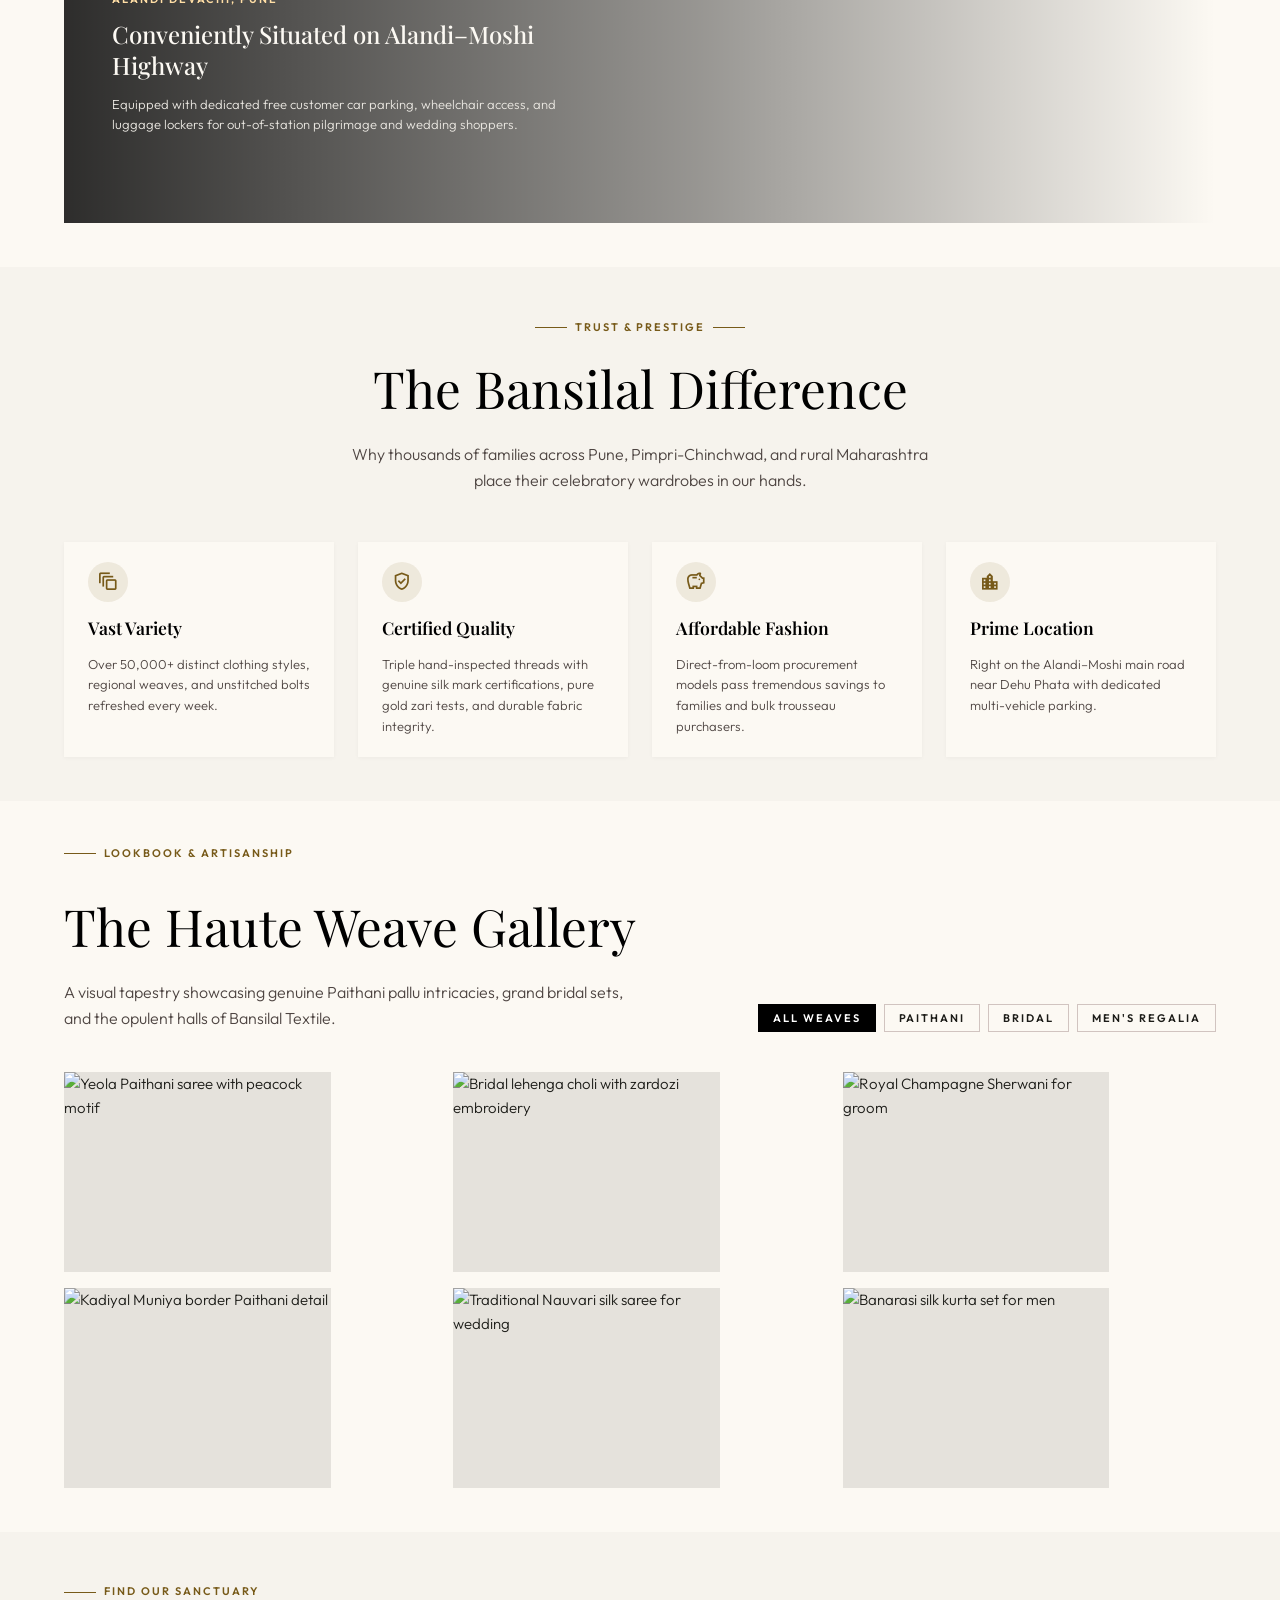
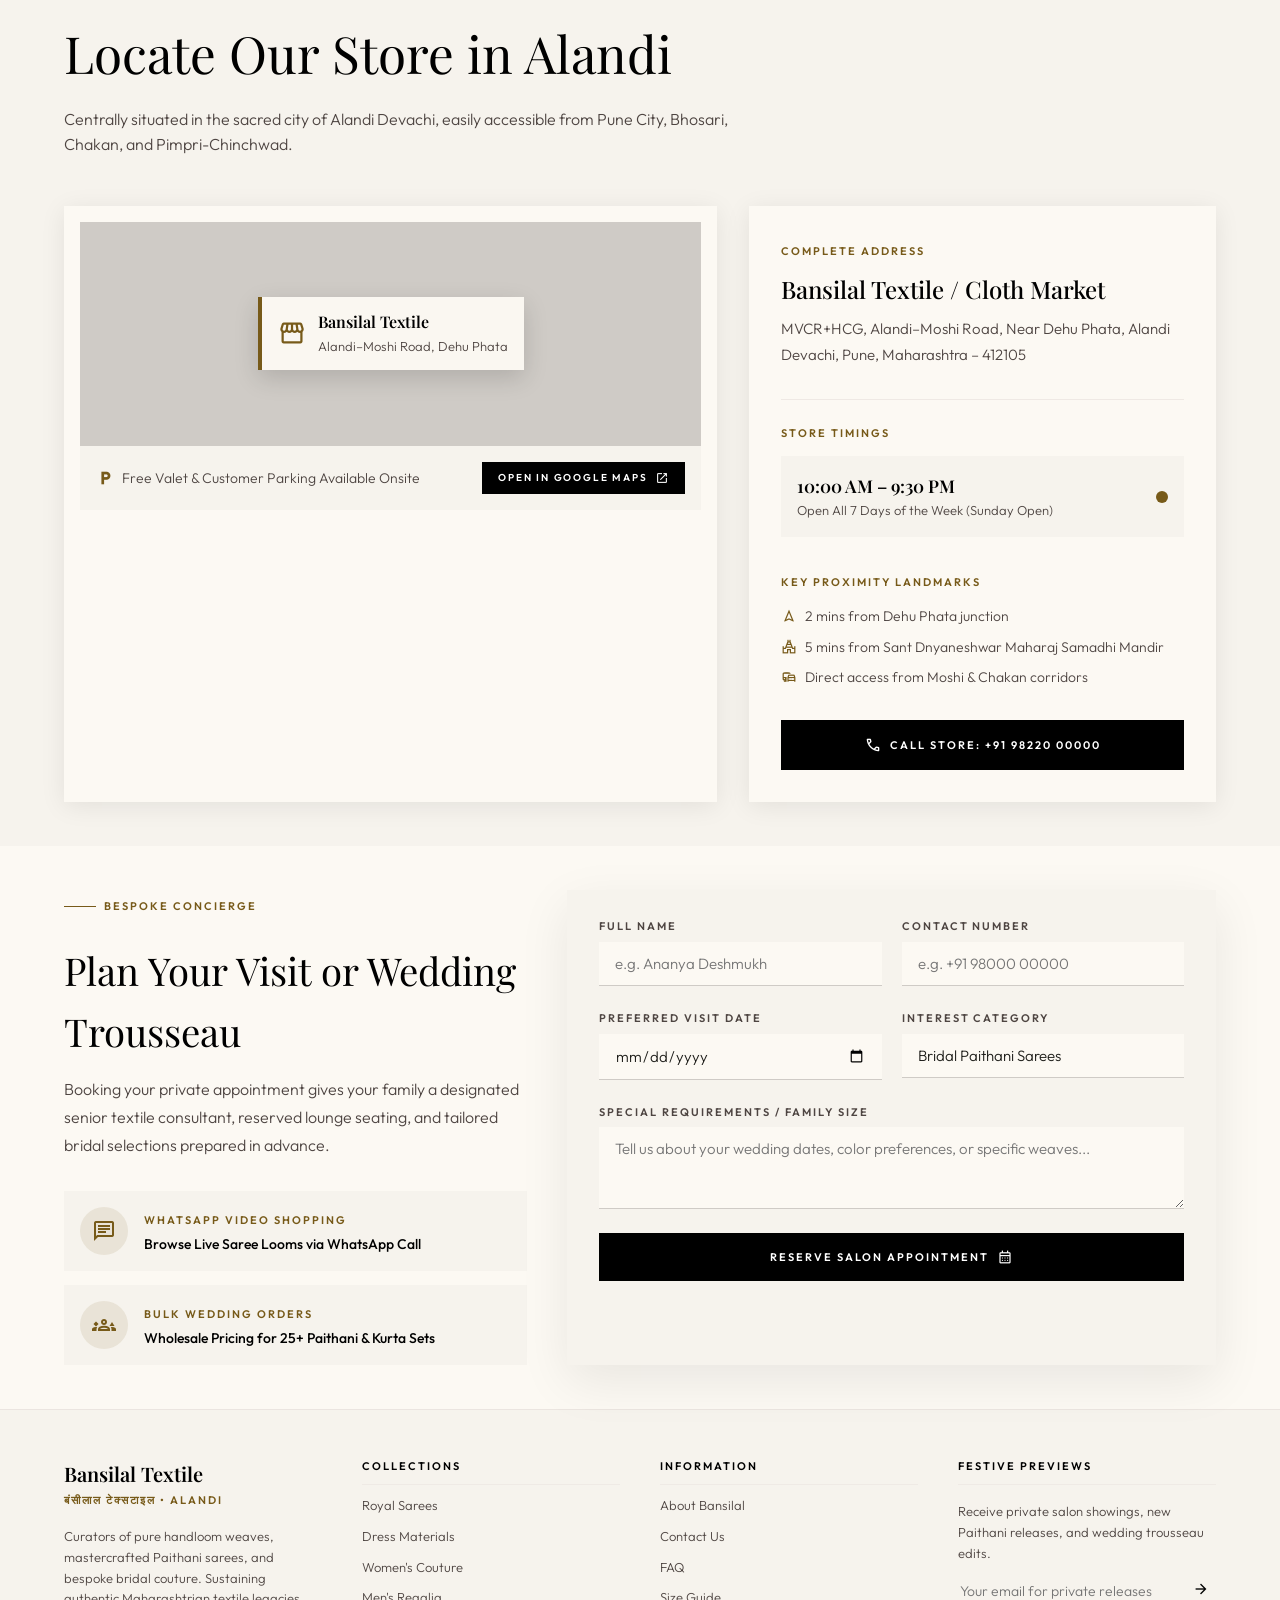
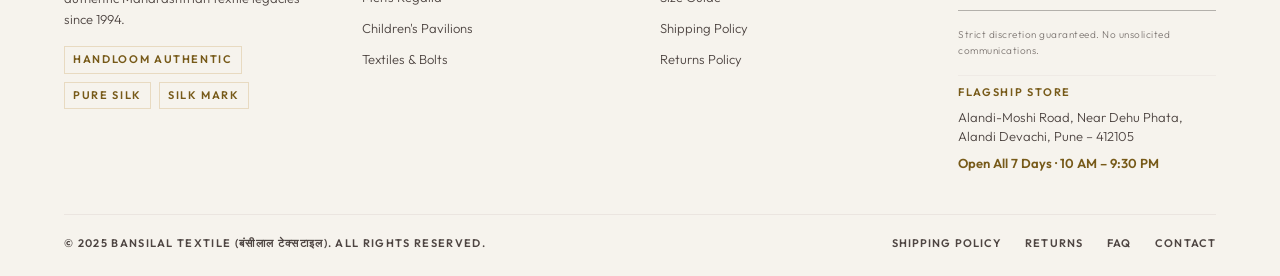
==== commit 8bbc6cbe: "feat: create landing page and e-commerce structure for Bansilal Textile" ====
--- a/bansilal-ecommerce/index.html
+++ b/bansilal-ecommerce/index.html
@@ -783,15 +783,15 @@
     <!-- ===== COLLECTIONS ===== -->
     <section class="section-py" style="background:var(--color-surface-container-low);" id="collections" aria-labelledby="collections-heading">
       <div class="container">
-        <div style="display:flex;flex-direction:column;gap:1rem;margin-bottom:3rem;" class="reveal">
-          <div style="display:flex;flex-direction:column;gap:3rem;" class="md-row-between">
+        <div style="display:flex;flex-direction:column;gap:1rem;margin-bottom:1.75rem;" class="reveal">
+          <div style="display:flex;flex-direction:column;gap:2rem;" class="md-row-between">
             <div style="display:flex;flex-direction:column;gap:0.75rem;max-width:36rem;">
               <div class="section-label">
                 <span class="section-label__line"></span>
                 <span class="section-label__text">Grand Archive</span>
               </div>
-              <h2 id="collections-heading" style="font-family:var(--font-display);font-size:clamp(2rem,4vw,3.25rem);font-weight:400;letter-spacing:-0.015em;color:var(--color-primary);">Curated Textile Collections</h2>
-              <p style="font-size:1.0625rem;font-weight:300;color:var(--color-on-surface-variant);">Discover handpicked weaves, bridal silhouettes, and modern everyday textiles sourced across the weaving epicenters of India.</p>
+              <h2 id="collections-heading" style="font-family:var(--font-display);font-size:clamp(1.75rem,3.5vw,2.75rem);font-weight:400;letter-spacing:-0.015em;color:var(--color-primary);">Curated Textile Collections</h2>
+              <p style="font-size:0.9375rem;font-weight:300;color:var(--color-on-surface-variant);">Discover handpicked weaves, bridal silhouettes, and modern everyday textiles sourced across the weaving epicenters of India.</p>
             </div>
             <a href="shop.html" class="btn-ghost" style="align-self:flex-start;white-space:nowrap;">
               Request Custom Trousseau Catalog
@@ -801,7 +801,7 @@
         </div>
 
         <!-- 6-grid -->
-        <div style="display:grid;grid-template-columns:repeat(1,1fr);gap:2rem;" id="collections-grid" class="reveal reveal-delay-1">
+        <div style="display:grid;grid-template-columns:repeat(1,1fr);gap:1.25rem;" id="collections-grid" class="reveal reveal-delay-1">
           <!-- filled by JS -->
         </div>
       </div>
@@ -810,16 +810,16 @@
     <!-- ===== FEATURED PRODUCTS ===== -->
     <section class="section-py" style="background:var(--color-surface);" aria-labelledby="featured-heading">
       <div class="container">
-        <div style="display:flex;align-items:flex-end;justify-content:space-between;gap:1rem;margin-bottom:2.5rem;flex-wrap:wrap;" class="reveal">
+        <div style="display:flex;align-items:flex-end;justify-content:space-between;gap:1rem;margin-bottom:2rem;flex-wrap:wrap;" class="reveal">
           <div>
             <div class="section-label"><span class="section-label__line"></span><span class="section-label__text">Bestsellers</span></div>
-            <h2 id="featured-heading" style="font-family:var(--font-display);font-size:clamp(1.75rem,4vw,3rem);font-weight:400;color:var(--color-primary);">Most-Loved Pieces</h2>
+            <h2 id="featured-heading" style="font-family:var(--font-display);font-size:clamp(1.75rem,3.5vw,2.75rem);font-weight:400;color:var(--color-primary);">Most-Loved Pieces</h2>
           </div>
           <a href="shop.html" class="btn-ghost">View All Products →</a>
         </div>
 
         <!-- Tab bar -->
-        <div class="tab-bar reveal reveal-delay-1" style="margin-bottom:2rem;">
+        <div class="tab-bar reveal reveal-delay-1" style="margin-bottom:1.5rem;">
           <button class="tab-btn is-active" data-tab="bestsellers" onclick="switchProductTab(this,'bestsellers')">Best Sellers</button>
           <button class="tab-btn" data-tab="new-arrivals" onclick="switchProductTab(this,'new-arrivals')">New Arrivals</button>
           <button class="tab-btn" data-tab="featured" onclick="switchProductTab(this,'featured')">Featured</button>
@@ -837,10 +837,10 @@
       <div class="parallax-break__glow1" aria-hidden="true"></div>
       <div class="parallax-break__glow2" aria-hidden="true"></div>
       <div class="parallax-break__content container">
-        <div style="text-align:center;max-width:44rem;margin:0 auto;margin-bottom:3rem;" class="reveal">
+        <div style="text-align:center;max-width:44rem;margin:0 auto;margin-bottom:2rem;" class="reveal">
           <span class="text-label-caps" style="color:var(--color-secondary-fixed);">Sensory Textile Sanctuary</span>
-          <h2 style="font-family:var(--font-display);font-size:clamp(2.25rem,6vw,4rem);font-weight:400;letter-spacing:-0.02em;color:var(--color-surface-bright);margin-top:1rem;line-height:1.1;">Explore a World of Colours, Fabrics &amp; Fashion</h2>
-          <p style="font-size:1rem;font-weight:300;color:var(--color-surface-container-highest);margin-top:1rem;line-height:1.75;">From the rhythmic hum of pit looms to the celebratory swish of heavy silk on your wedding day, our store honors the living spirit of Indian weavers.</p>
+          <h2 style="font-family:var(--font-display);font-size:clamp(1.75rem,4.5vw,3rem);font-weight:400;letter-spacing:-0.02em;color:var(--color-surface-bright);margin-top:0.75rem;line-height:1.15;">Explore a World of Colours, Fabrics &amp; Fashion</h2>
+          <p style="font-size:0.9375rem;font-weight:300;color:var(--color-surface-container-highest);margin-top:0.75rem;line-height:1.65;">From the rhythmic hum of pit looms to the celebratory swish of heavy silk on your wedding day, our store honors the living spirit of Indian weavers.</p>
         </div>
         <div class="reveal reveal-delay-1">
           <div class="stage-grid">
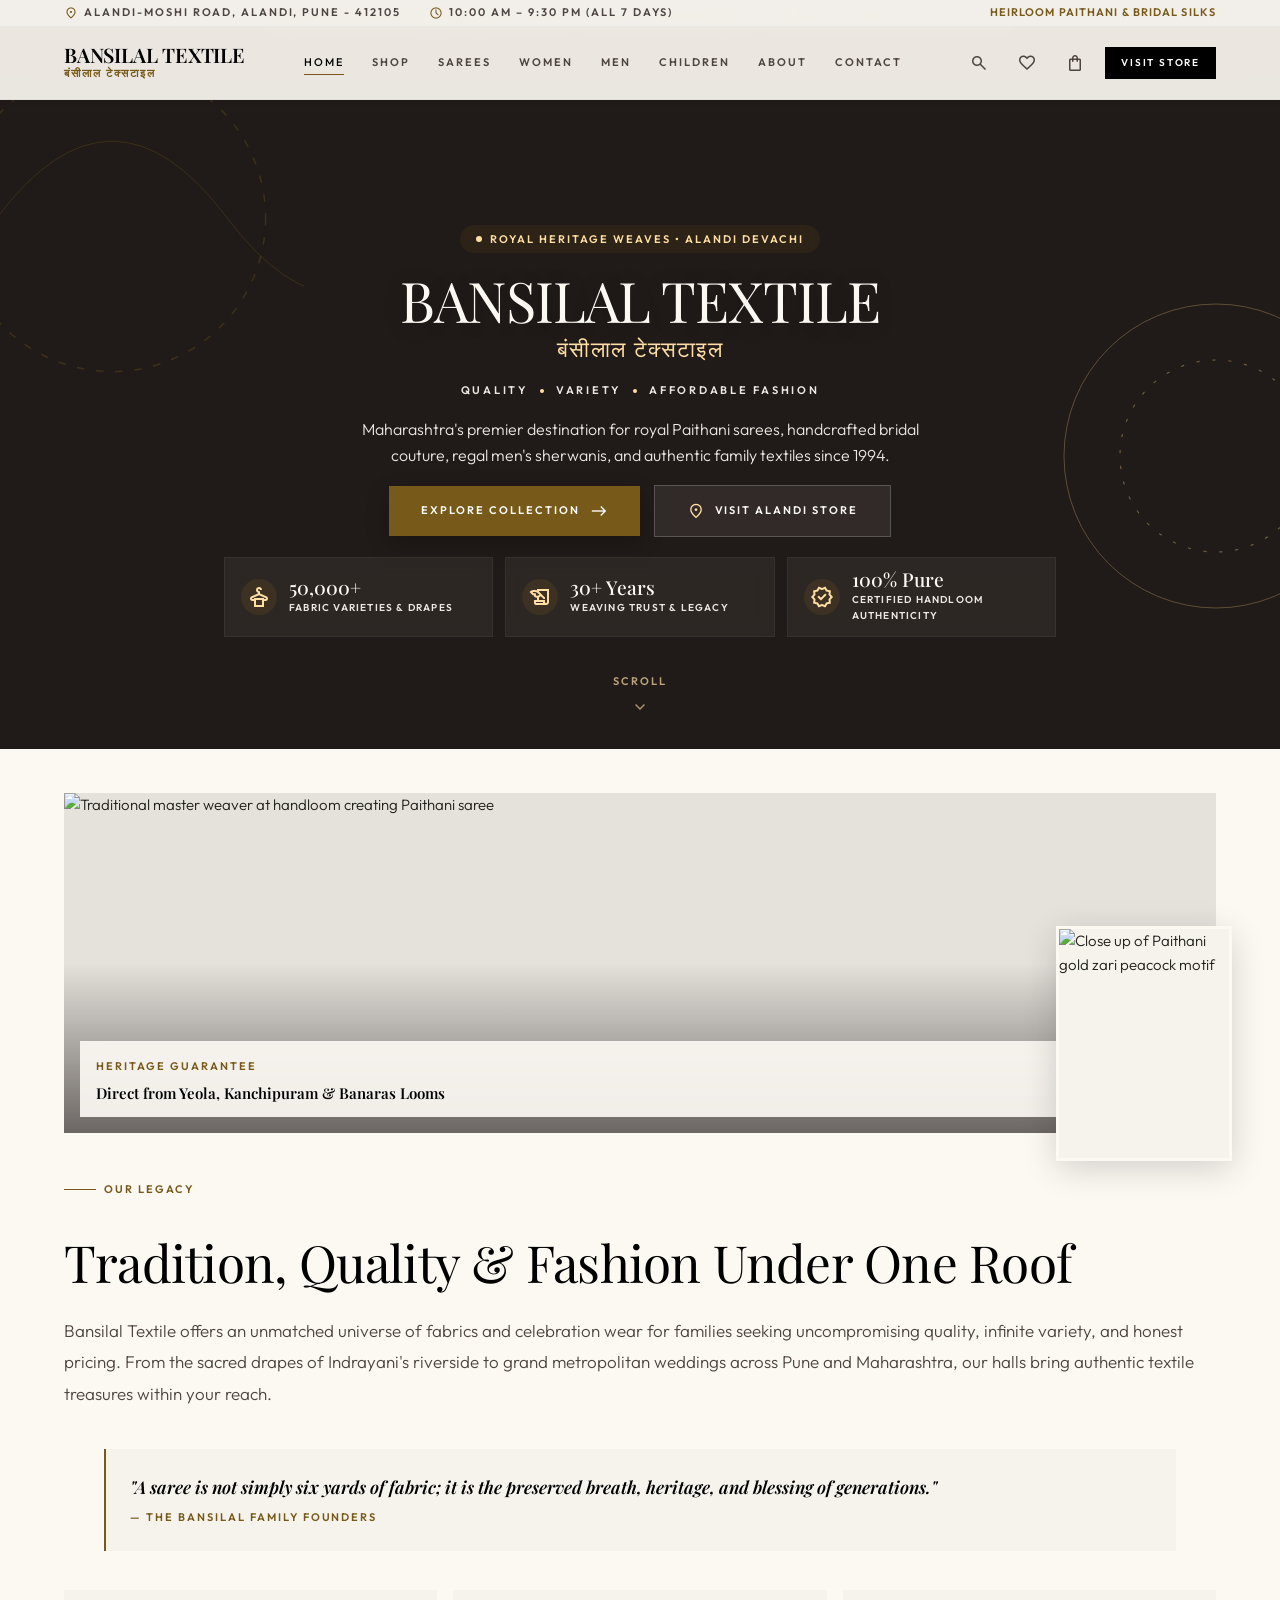
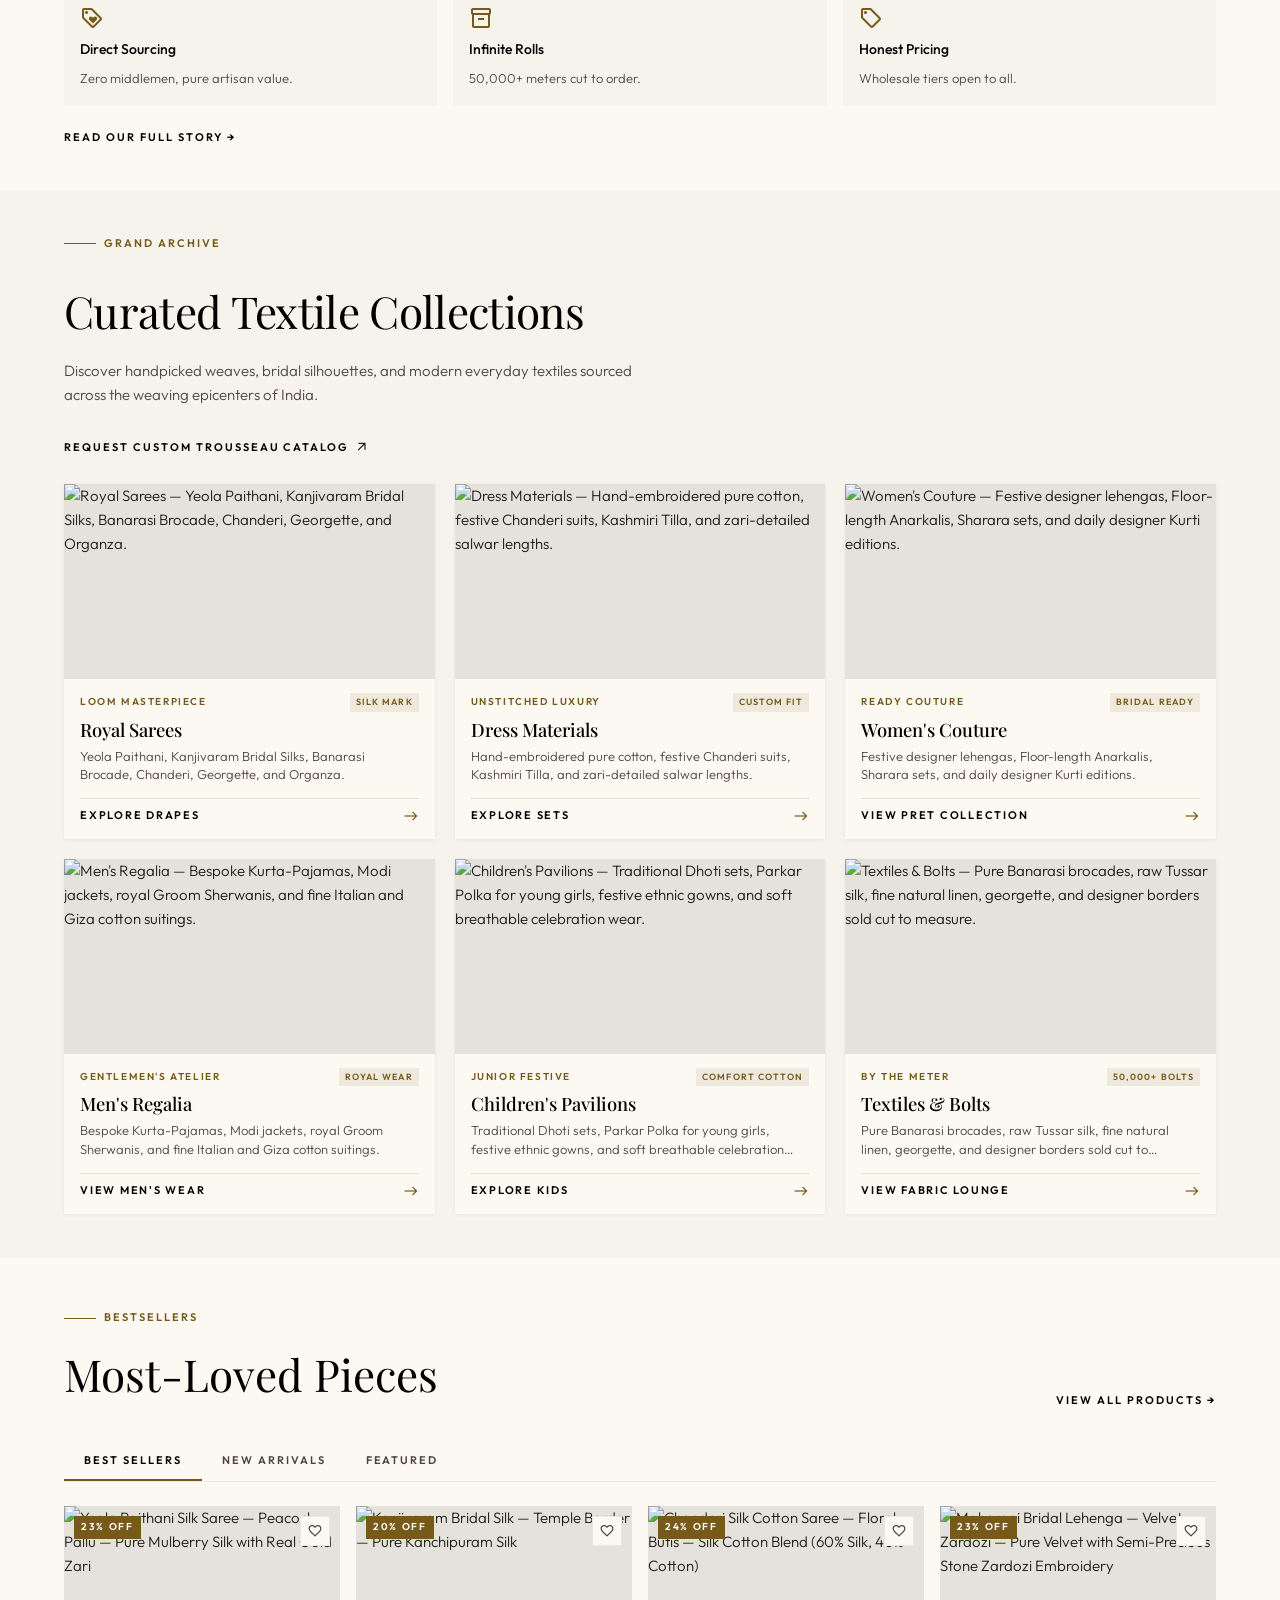
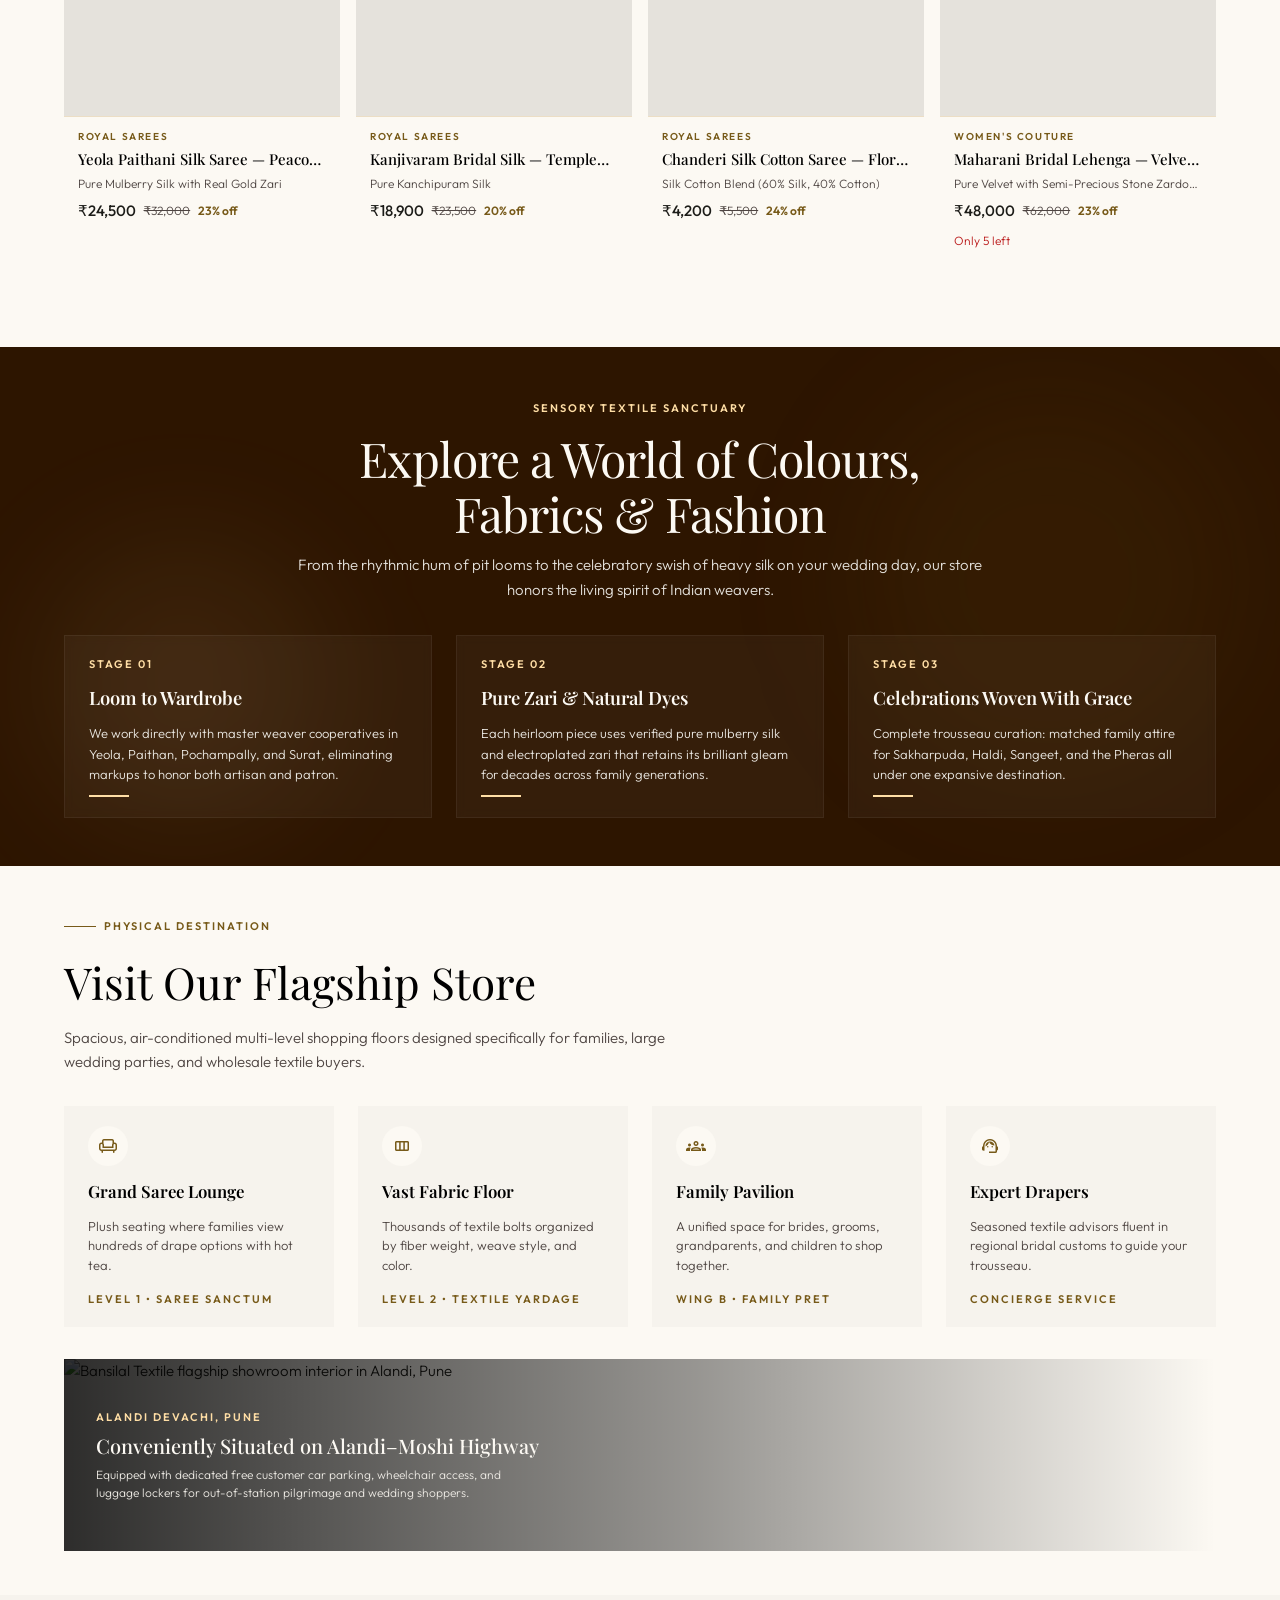
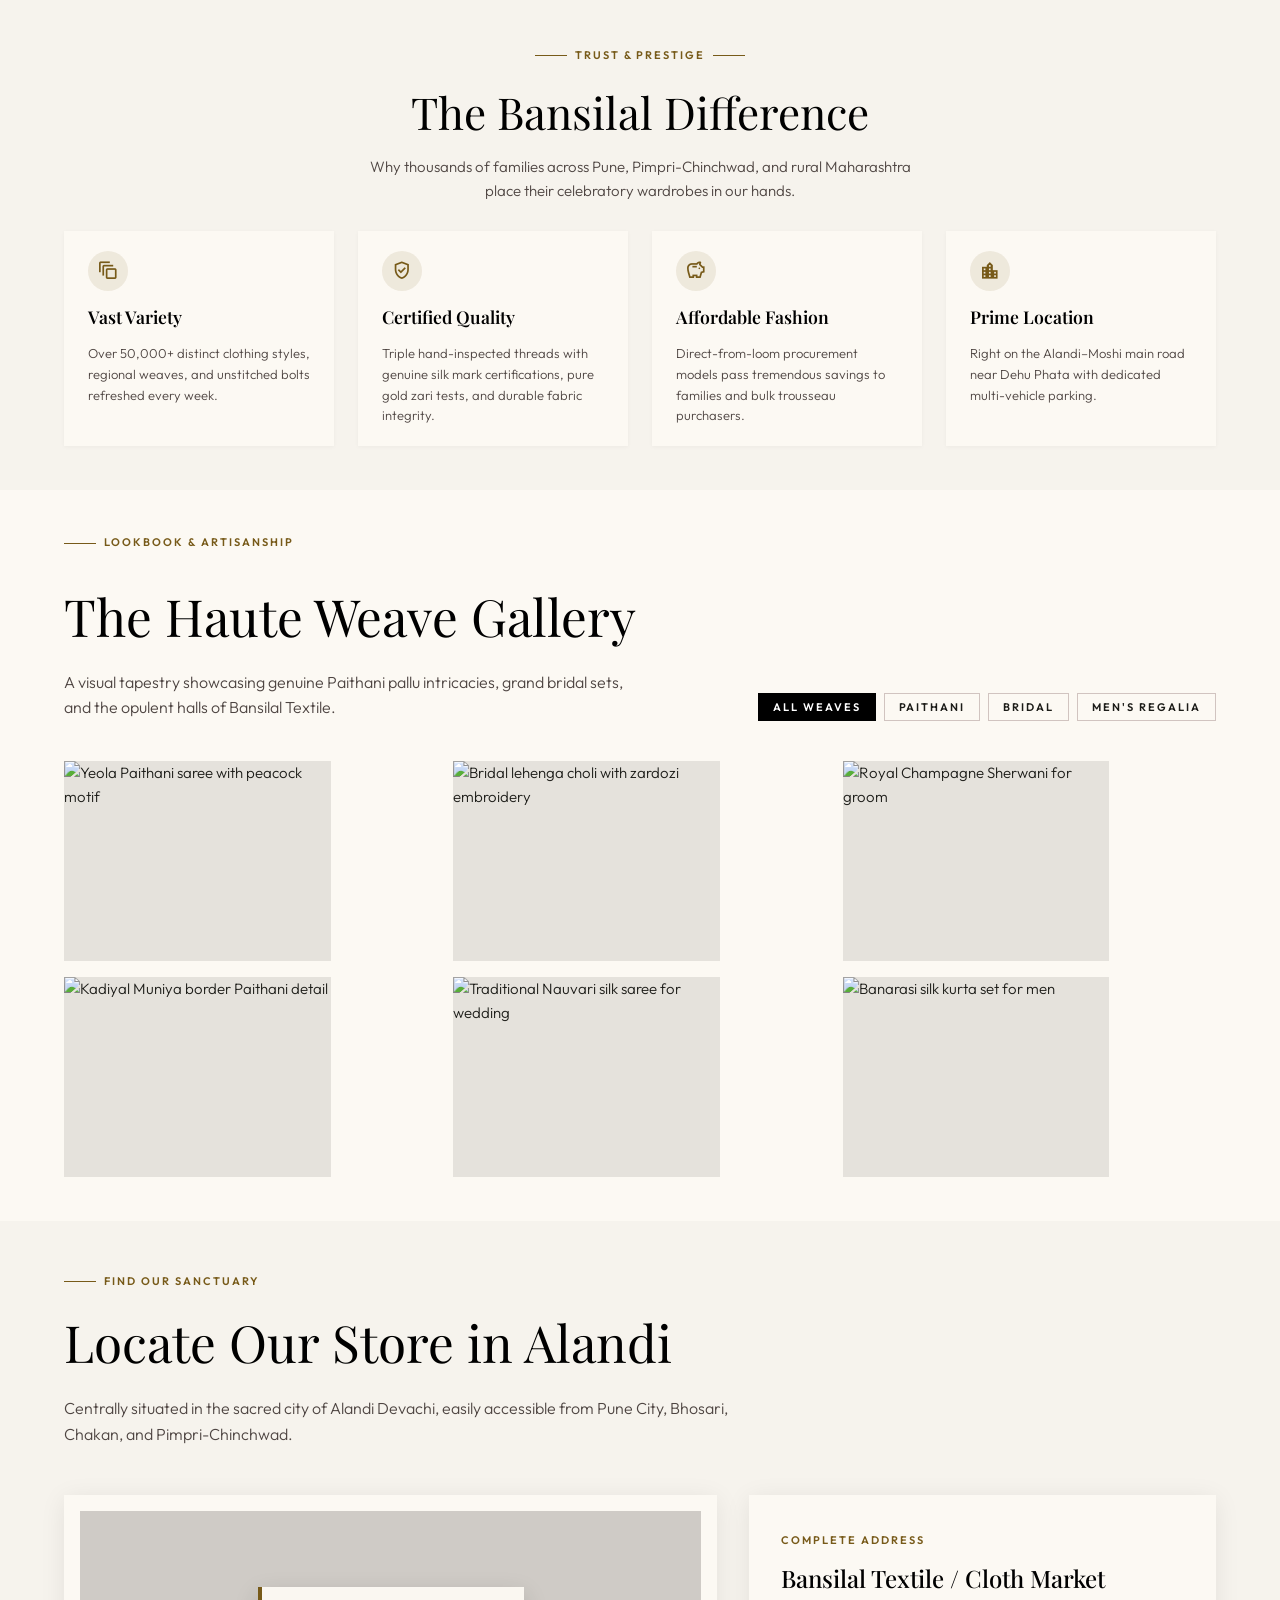
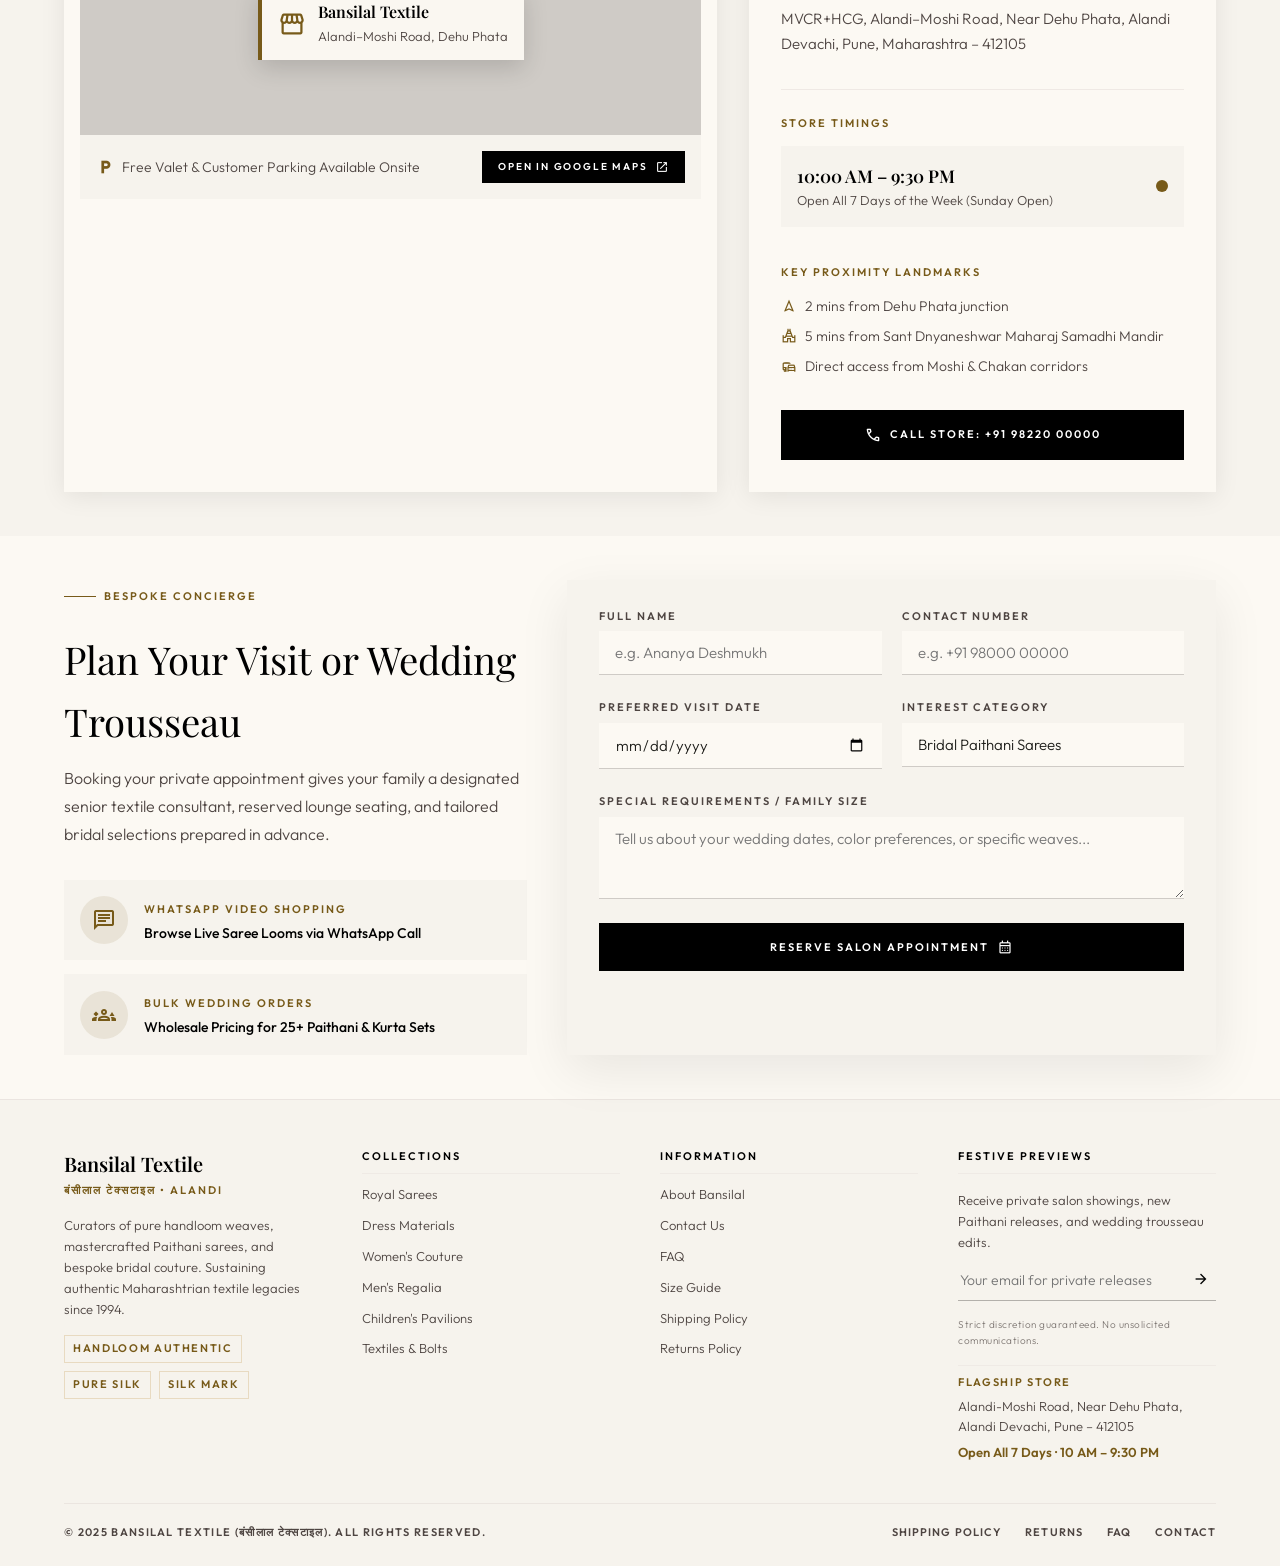
==== commit 2b3e4f12: "feat: add index.html with initial e-commerce markup and styling for Bansilal Textile" ====
--- a/bansilal-ecommerce/index.html
+++ b/bansilal-ecommerce/index.html
@@ -869,51 +869,51 @@
 
     <!-- ===== FLAGSHIP STORE ===== -->
     <section class="section-py" style="background:var(--color-surface);" id="store" aria-labelledby="store-heading">
-      <div class="container" style="display:flex;flex-direction:column;gap:4rem;">
+      <div class="container" style="display:flex;flex-direction:column;gap:2rem;">
         <div class="reveal">
           <div class="section-label"><span class="section-label__line"></span><span class="section-label__text">Physical Destination</span></div>
-          <h2 id="store-heading" style="font-family:var(--font-display);font-size:clamp(2rem,4vw,3.25rem);font-weight:400;color:var(--color-primary);">Visit Our Flagship Store</h2>
-          <p style="font-size:1rem;font-weight:300;color:var(--color-on-surface-variant);margin-top:0.75rem;max-width:40rem;">Spacious, air-conditioned multi-level shopping floors designed specifically for families, large wedding parties, and wholesale textile buyers.</p>
+          <h2 id="store-heading" style="font-family:var(--font-display);font-size:clamp(1.75rem,3.5vw,2.75rem);font-weight:400;color:var(--color-primary);">Visit Our Flagship Store</h2>
+          <p style="font-size:0.9375rem;font-weight:300;color:var(--color-on-surface-variant);margin-top:0.5rem;max-width:40rem;">Spacious, air-conditioned multi-level shopping floors designed specifically for families, large wedding parties, and wholesale textile buyers.</p>
         </div>
         <div class="reveal reveal-delay-1">
           <div class="store-grid">
-            <div style="padding:2rem;background:var(--color-surface-container-low);display:flex;flex-direction:column;justify-content:space-between;gap:1.5rem;transition:box-shadow 300ms;" onmouseover="this.style.boxShadow='0 4px 16px rgba(0,0,0,0.08)'" onmouseout="this.style.boxShadow=''">
-              <div style="display:flex;flex-direction:column;gap:1rem;">
-                <div style="width:3.5rem;height:3.5rem;border-radius:50%;background:var(--color-surface);display:flex;align-items:center;justify-content:center;color:var(--color-secondary);">
-                  <span class="material-symbols-outlined" style="font-size:1.75rem;">chair</span>
+            <div style="padding:1.25rem 1.5rem;background:var(--color-surface-container-low);display:flex;flex-direction:column;justify-content:space-between;gap:1rem;transition:box-shadow 300ms;" onmouseover="this.style.boxShadow='0 4px 16px rgba(0,0,0,0.08)'" onmouseout="this.style.boxShadow=''">
+              <div style="display:flex;flex-direction:column;gap:0.75rem;">
+                <div style="width:2.5rem;height:2.5rem;border-radius:50%;background:var(--color-surface);display:flex;align-items:center;justify-content:center;color:var(--color-secondary);">
+                  <span class="material-symbols-outlined" style="font-size:1.25rem;">chair</span>
                 </div>
-                <h3 style="font-family:var(--font-display);font-size:1.1rem;font-weight:600;color:var(--color-primary);">Grand Saree Lounge</h3>
-                <p style="font-size:0.8125rem;color:var(--color-on-surface-variant);font-weight:300;line-height:1.6;">Plush seating where families view hundreds of drape options with hot tea.</p>
+                <h3 style="font-family:var(--font-display);font-size:1.05rem;font-weight:600;color:var(--color-primary);">Grand Saree Lounge</h3>
+                <p style="font-size:0.8125rem;color:var(--color-on-surface-variant);font-weight:300;line-height:1.5;">Plush seating where families view hundreds of drape options with hot tea.</p>
               </div>
               <span class="text-label-caps" style="color:var(--color-secondary);">Level 1 • Saree Sanctum</span>
             </div>
-            <div style="padding:2rem;background:var(--color-surface-container-low);display:flex;flex-direction:column;justify-content:space-between;gap:1.5rem;transition:box-shadow 300ms;" onmouseover="this.style.boxShadow='0 4px 16px rgba(0,0,0,0.08)'" onmouseout="this.style.boxShadow=''">
-              <div style="display:flex;flex-direction:column;gap:1rem;">
-                <div style="width:3.5rem;height:3.5rem;border-radius:50%;background:var(--color-surface);display:flex;align-items:center;justify-content:center;color:var(--color-secondary);">
-                  <span class="material-symbols-outlined" style="font-size:1.75rem;">view_column</span>
+            <div style="padding:1.25rem 1.5rem;background:var(--color-surface-container-low);display:flex;flex-direction:column;justify-content:space-between;gap:1rem;transition:box-shadow 300ms;" onmouseover="this.style.boxShadow='0 4px 16px rgba(0,0,0,0.08)'" onmouseout="this.style.boxShadow=''">
+              <div style="display:flex;flex-direction:column;gap:0.75rem;">
+                <div style="width:2.5rem;height:2.5rem;border-radius:50%;background:var(--color-surface);display:flex;align-items:center;justify-content:center;color:var(--color-secondary);">
+                  <span class="material-symbols-outlined" style="font-size:1.25rem;">view_column</span>
                 </div>
-                <h3 style="font-family:var(--font-display);font-size:1.1rem;font-weight:600;color:var(--color-primary);">Vast Fabric Floor</h3>
-                <p style="font-size:0.8125rem;color:var(--color-on-surface-variant);font-weight:300;line-height:1.6;">Thousands of textile bolts organized by fiber weight, weave style, and color.</p>
+                <h3 style="font-family:var(--font-display);font-size:1.05rem;font-weight:600;color:var(--color-primary);">Vast Fabric Floor</h3>
+                <p style="font-size:0.8125rem;color:var(--color-on-surface-variant);font-weight:300;line-height:1.5;">Thousands of textile bolts organized by fiber weight, weave style, and color.</p>
               </div>
               <span class="text-label-caps" style="color:var(--color-secondary);">Level 2 • Textile Yardage</span>
             </div>
-            <div style="padding:2rem;background:var(--color-surface-container-low);display:flex;flex-direction:column;justify-content:space-between;gap:1.5rem;transition:box-shadow 300ms;" onmouseover="this.style.boxShadow='0 4px 16px rgba(0,0,0,0.08)'" onmouseout="this.style.boxShadow=''">
-              <div style="display:flex;flex-direction:column;gap:1rem;">
-                <div style="width:3.5rem;height:3.5rem;border-radius:50%;background:var(--color-surface);display:flex;align-items:center;justify-content:center;color:var(--color-secondary);">
-                  <span class="material-symbols-outlined" style="font-size:1.75rem;">groups</span>
+            <div style="padding:1.25rem 1.5rem;background:var(--color-surface-container-low);display:flex;flex-direction:column;justify-content:space-between;gap:1rem;transition:box-shadow 300ms;" onmouseover="this.style.boxShadow='0 4px 16px rgba(0,0,0,0.08)'" onmouseout="this.style.boxShadow=''">
+              <div style="display:flex;flex-direction:column;gap:0.75rem;">
+                <div style="width:2.5rem;height:2.5rem;border-radius:50%;background:var(--color-surface);display:flex;align-items:center;justify-content:center;color:var(--color-secondary);">
+                  <span class="material-symbols-outlined" style="font-size:1.25rem;">groups</span>
                 </div>
-                <h3 style="font-family:var(--font-display);font-size:1.1rem;font-weight:600;color:var(--color-primary);">Family Pavilion</h3>
-                <p style="font-size:0.8125rem;color:var(--color-on-surface-variant);font-weight:300;line-height:1.6;">A unified space for brides, grooms, grandparents, and children to shop together.</p>
+                <h3 style="font-family:var(--font-display);font-size:1.05rem;font-weight:600;color:var(--color-primary);">Family Pavilion</h3>
+                <p style="font-size:0.8125rem;color:var(--color-on-surface-variant);font-weight:300;line-height:1.5;">A unified space for brides, grooms, grandparents, and children to shop together.</p>
               </div>
               <span class="text-label-caps" style="color:var(--color-secondary);">Wing B • Family Pret</span>
             </div>
-            <div style="padding:2rem;background:var(--color-surface-container-low);display:flex;flex-direction:column;justify-content:space-between;gap:1.5rem;transition:box-shadow 300ms;" onmouseover="this.style.boxShadow='0 4px 16px rgba(0,0,0,0.08)'" onmouseout="this.style.boxShadow=''">
-              <div style="display:flex;flex-direction:column;gap:1rem;">
-                <div style="width:3.5rem;height:3.5rem;border-radius:50%;background:var(--color-surface);display:flex;align-items:center;justify-content:center;color:var(--color-secondary);">
-                  <span class="material-symbols-outlined" style="font-size:1.75rem;">support_agent</span>
+            <div style="padding:1.25rem 1.5rem;background:var(--color-surface-container-low);display:flex;flex-direction:column;justify-content:space-between;gap:1rem;transition:box-shadow 300ms;" onmouseover="this.style.boxShadow='0 4px 16px rgba(0,0,0,0.08)'" onmouseout="this.style.boxShadow=''">
+              <div style="display:flex;flex-direction:column;gap:0.75rem;">
+                <div style="width:2.5rem;height:2.5rem;border-radius:50%;background:var(--color-surface);display:flex;align-items:center;justify-content:center;color:var(--color-secondary);">
+                  <span class="material-symbols-outlined" style="font-size:1.25rem;">support_agent</span>
                 </div>
-                <h3 style="font-family:var(--font-display);font-size:1.1rem;font-weight:600;color:var(--color-primary);">Expert Drapers</h3>
-                <p style="font-size:0.8125rem;color:var(--color-on-surface-variant);font-weight:300;line-height:1.6;">Seasoned textile advisors fluent in regional bridal customs to guide your trousseau.</p>
+                <h3 style="font-family:var(--font-display);font-size:1.05rem;font-weight:600;color:var(--color-primary);">Expert Drapers</h3>
+                <p style="font-size:0.8125rem;color:var(--color-on-surface-variant);font-weight:300;line-height:1.5;">Seasoned textile advisors fluent in regional bridal customs to guide your trousseau.</p>
               </div>
               <span class="text-label-caps" style="color:var(--color-secondary);">Concierge Service</span>
             </div>
@@ -921,13 +921,13 @@
         </div>
 
         <!-- Store Banner -->
-        <div style="position:relative;width:100%;height:20rem;overflow:hidden;" class="reveal reveal-delay-2">
+        <div style="position:relative;width:100%;height:12rem;overflow:hidden;" class="reveal reveal-delay-2">
           <img src="https://lh3.googleusercontent.com/aida-public/[base64]" alt="Bansilal Textile flagship showroom interior in Alandi, Pune" style="width:100%;height:100%;object-fit:cover;" loading="lazy">
-          <div style="position:absolute;inset:0;background:linear-gradient(to right,rgba(0,0,0,0.82) 0%,rgba(0,0,0,0.4) 55%,transparent 100%);display:flex;align-items:center;padding:2rem 3rem;">
-            <div style="max-width:28rem;display:flex;flex-direction:column;gap:0.75rem;">
+          <div style="position:absolute;inset:0;background:linear-gradient(to right,rgba(0,0,0,0.82) 0%,rgba(0,0,0,0.4) 55%,transparent 100%);display:flex;align-items:center;padding:1.25rem 2rem;">
+            <div style="max-width:28rem;display:flex;flex-direction:column;gap:0.5rem;">
               <span class="text-label-caps" style="color:var(--color-secondary-fixed);">Alandi Devachi, Pune</span>
-              <p style="font-family:var(--font-display);font-size:1.5rem;font-weight:500;color:var(--color-surface-bright);line-height:1.3;">Conveniently Situated on Alandi–Moshi Highway</p>
-              <p style="font-size:0.8125rem;font-weight:300;color:var(--color-surface-container-high);line-height:1.6;">Equipped with dedicated free customer car parking, wheelchair access, and luggage lockers for out-of-station pilgrimage and wedding shoppers.</p>
+              <p style="font-family:var(--font-display);font-size:1.25rem;font-weight:500;color:var(--color-surface-bright);line-height:1.25;">Conveniently Situated on Alandi–Moshi Highway</p>
+              <p style="font-size:0.75rem;font-weight:300;color:var(--color-surface-container-high);line-height:1.5;">Equipped with dedicated free customer car parking, wheelchair access, and luggage lockers for out-of-station pilgrimage and wedding shoppers.</p>
             </div>
           </div>
         </div>
@@ -937,14 +937,14 @@
     <!-- ===== WHY US ===== -->
     <section class="section-py" style="background:var(--color-surface-container-low);" aria-labelledby="why-heading">
       <div class="container">
-        <div style="text-align:center;max-width:36rem;margin:0 auto 3rem;" class="reveal">
+        <div style="text-align:center;max-width:36rem;margin:0 auto 1.75rem;" class="reveal">
           <div class="section-label" style="justify-content:center;">
             <span class="section-label__line"></span>
             <span class="section-label__text">Trust &amp; Prestige</span>
             <span class="section-label__line"></span>
           </div>
-          <h2 id="why-heading" style="font-family:var(--font-display);font-size:clamp(2rem,4vw,3.25rem);font-weight:400;color:var(--color-primary);">The Bansilal Difference</h2>
-          <p style="font-size:1rem;font-weight:300;color:var(--color-on-surface-variant);margin-top:0.75rem;">Why thousands of families across Pune, Pimpri-Chinchwad, and rural Maharashtra place their celebratory wardrobes in our hands.</p>
+          <h2 id="why-heading" style="font-family:var(--font-display);font-size:clamp(1.75rem,3.5vw,2.75rem);font-weight:400;color:var(--color-primary);">The Bansilal Difference</h2>
+          <p style="font-size:0.9375rem;font-weight:300;color:var(--color-on-surface-variant);margin-top:0.5rem;">Why thousands of families across Pune, Pimpri-Chinchwad, and rural Maharashtra place their celebratory wardrobes in our hands.</p>
         </div>
         <div class="reveal reveal-delay-1">
           <div class="why-grid">
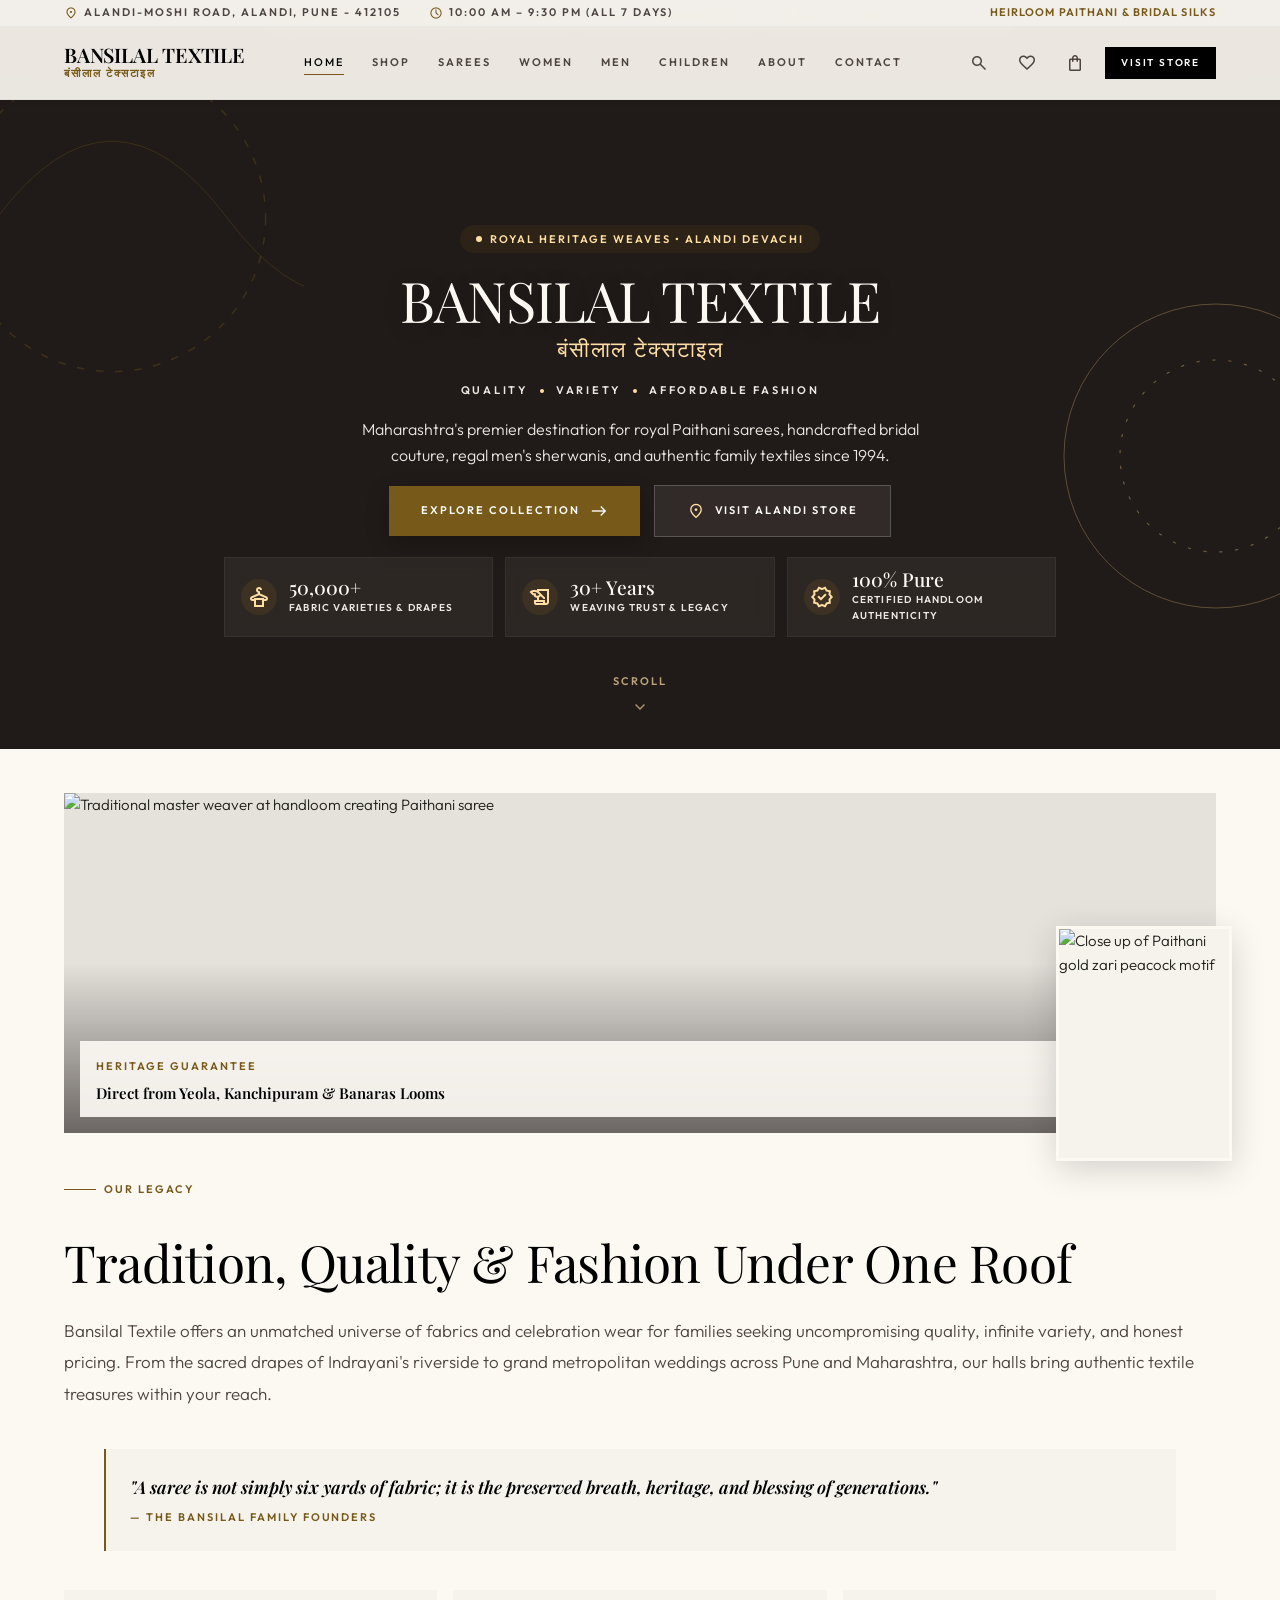
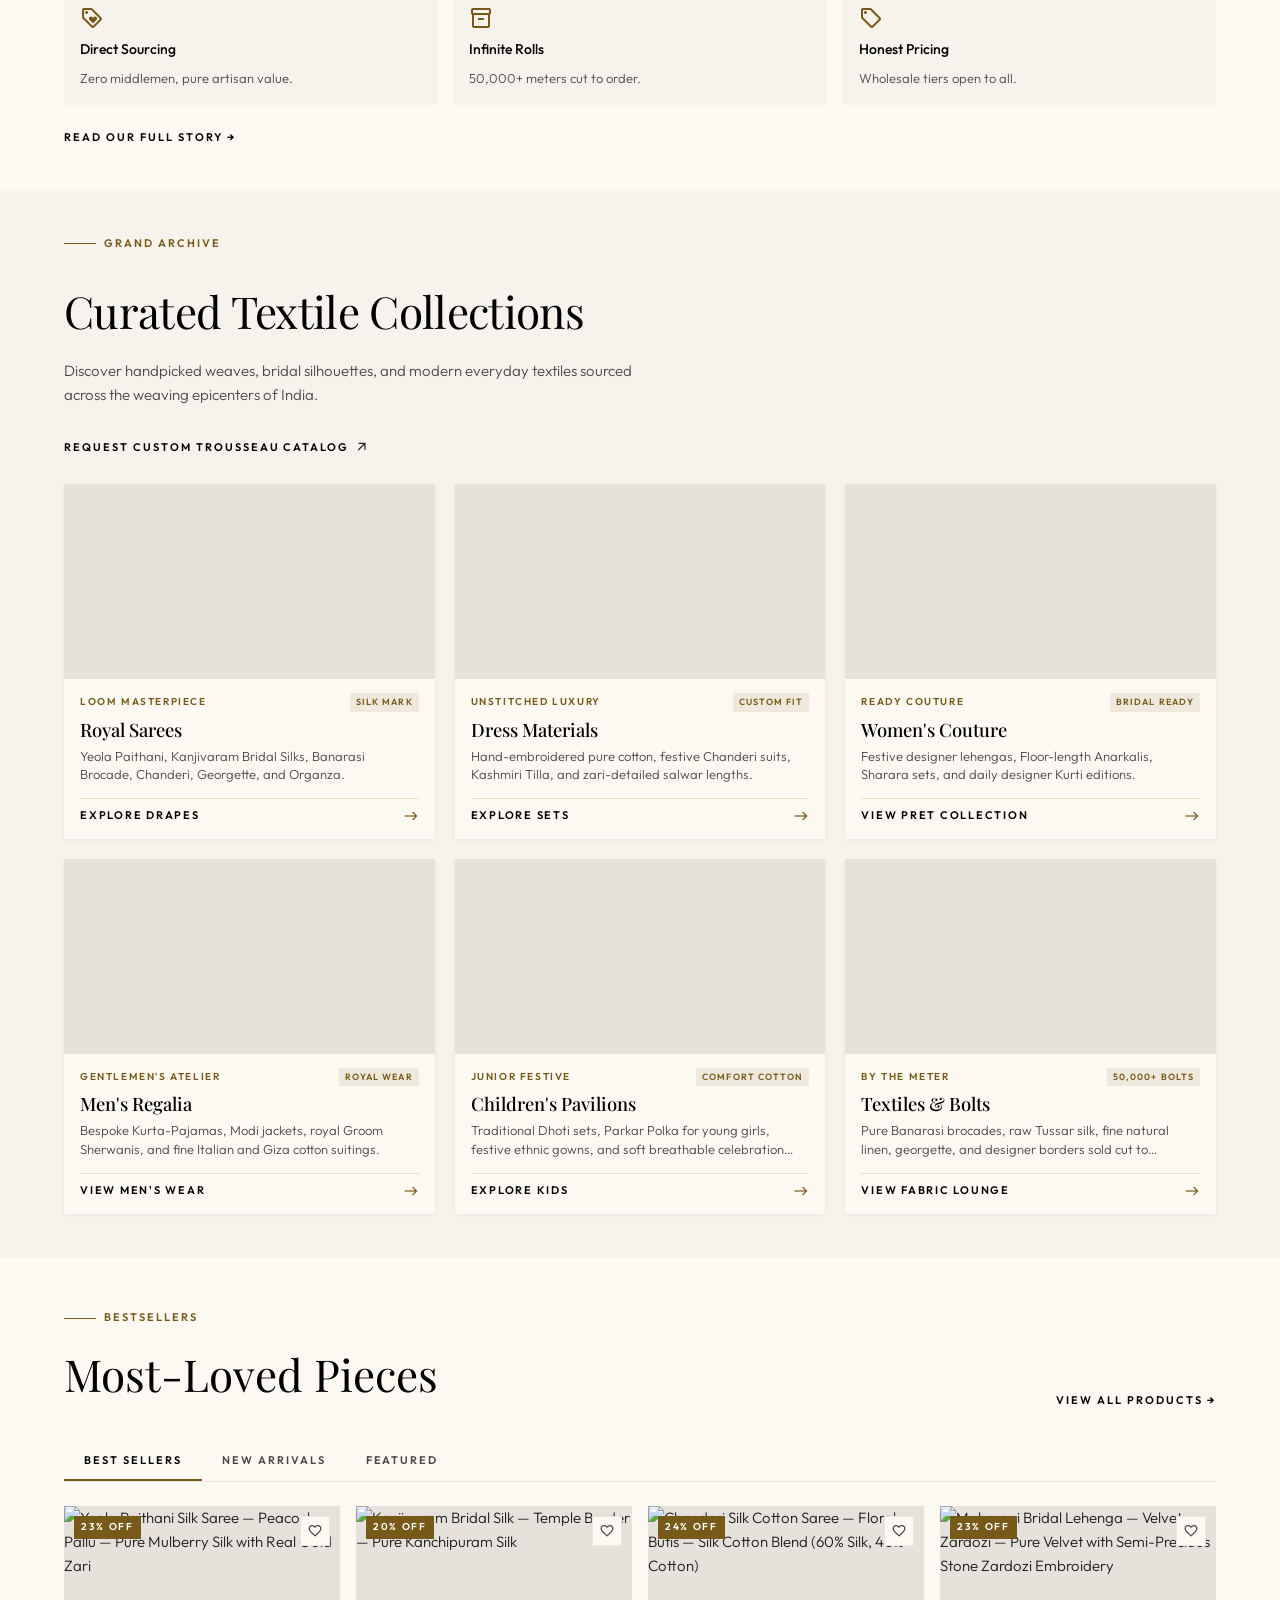
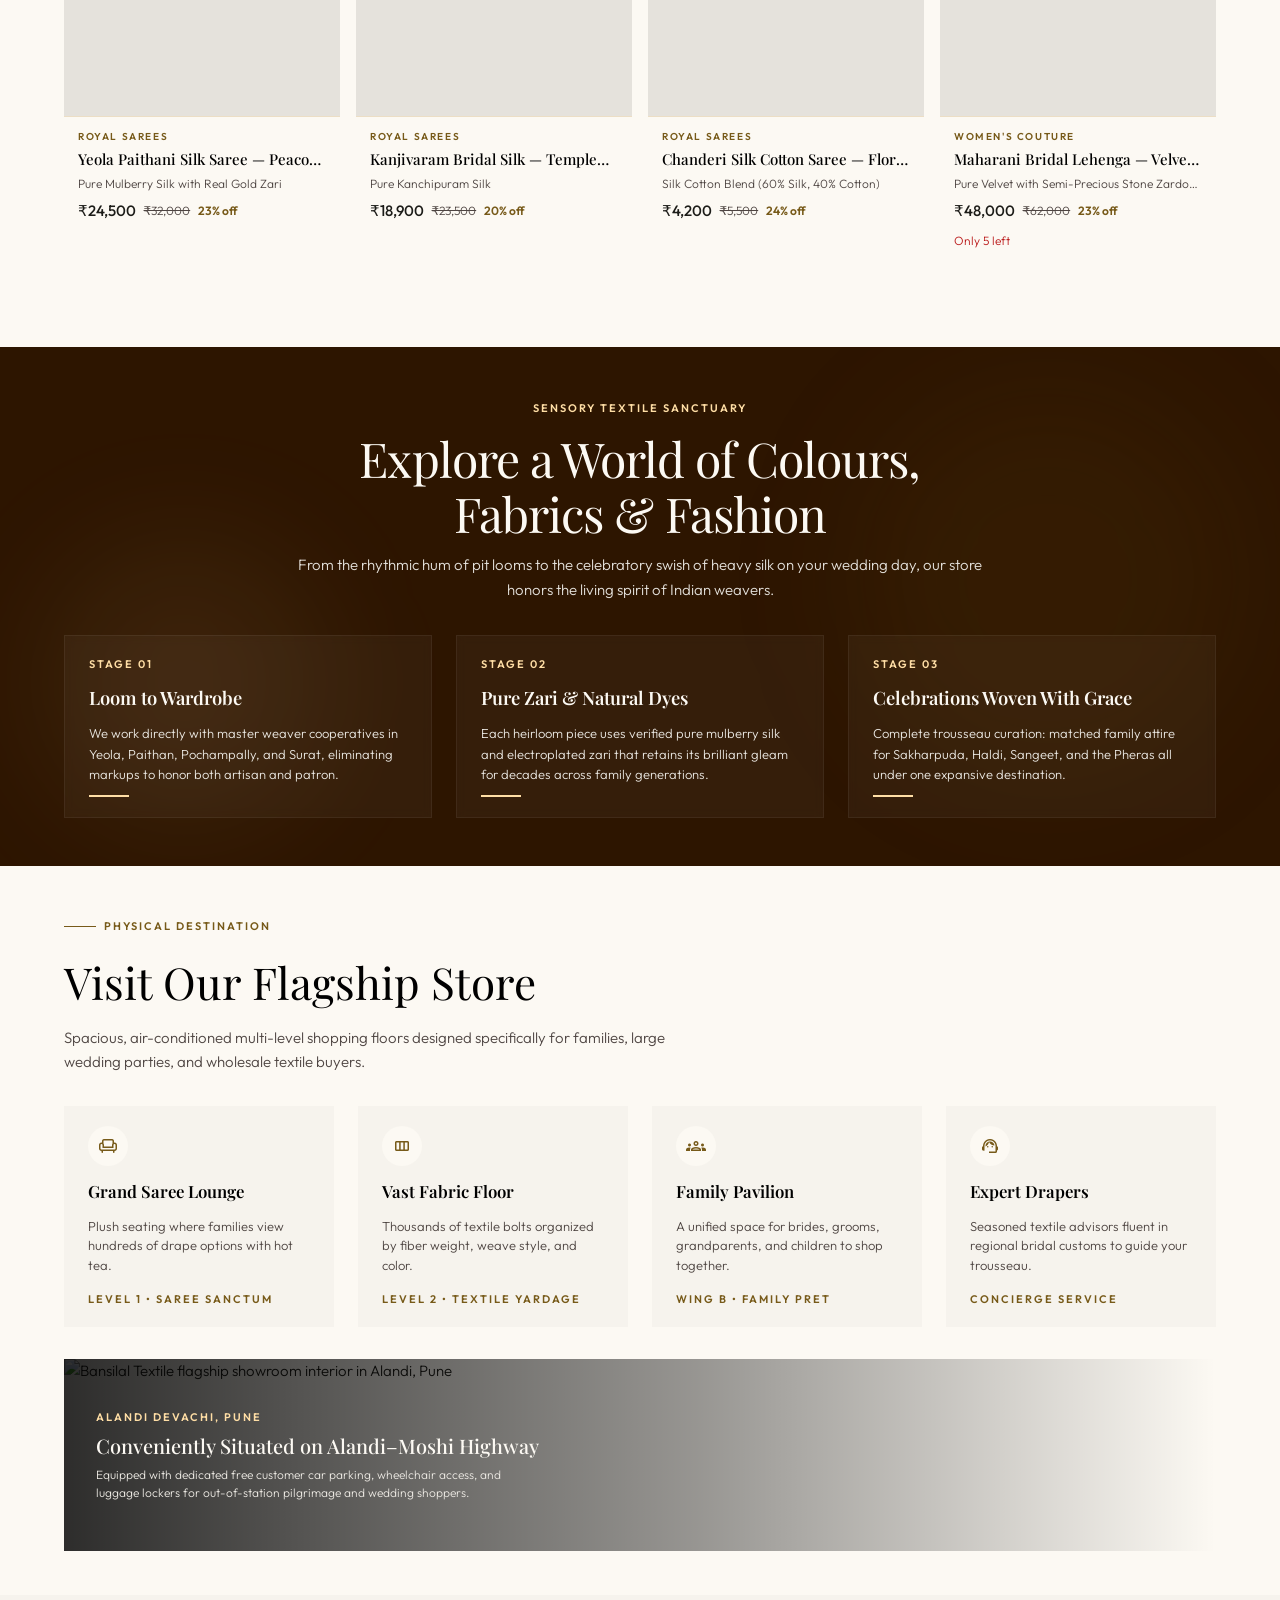
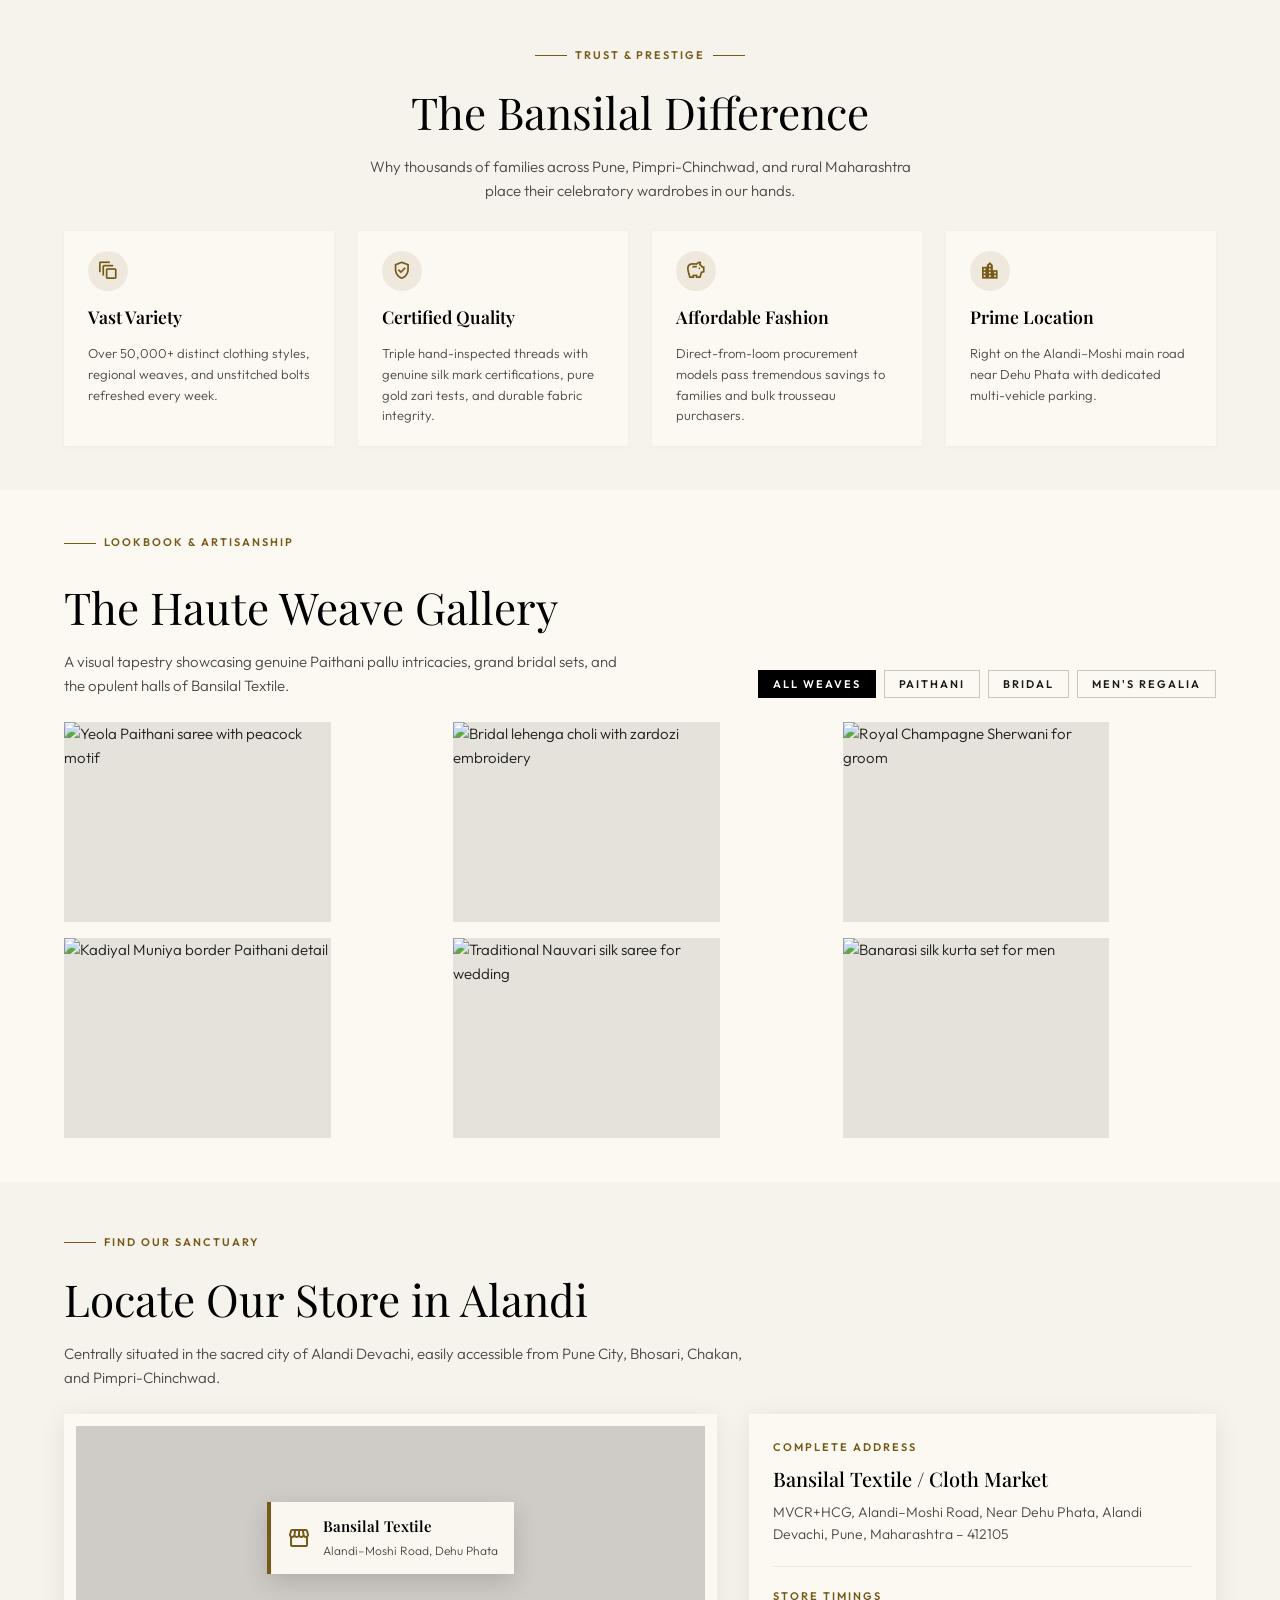
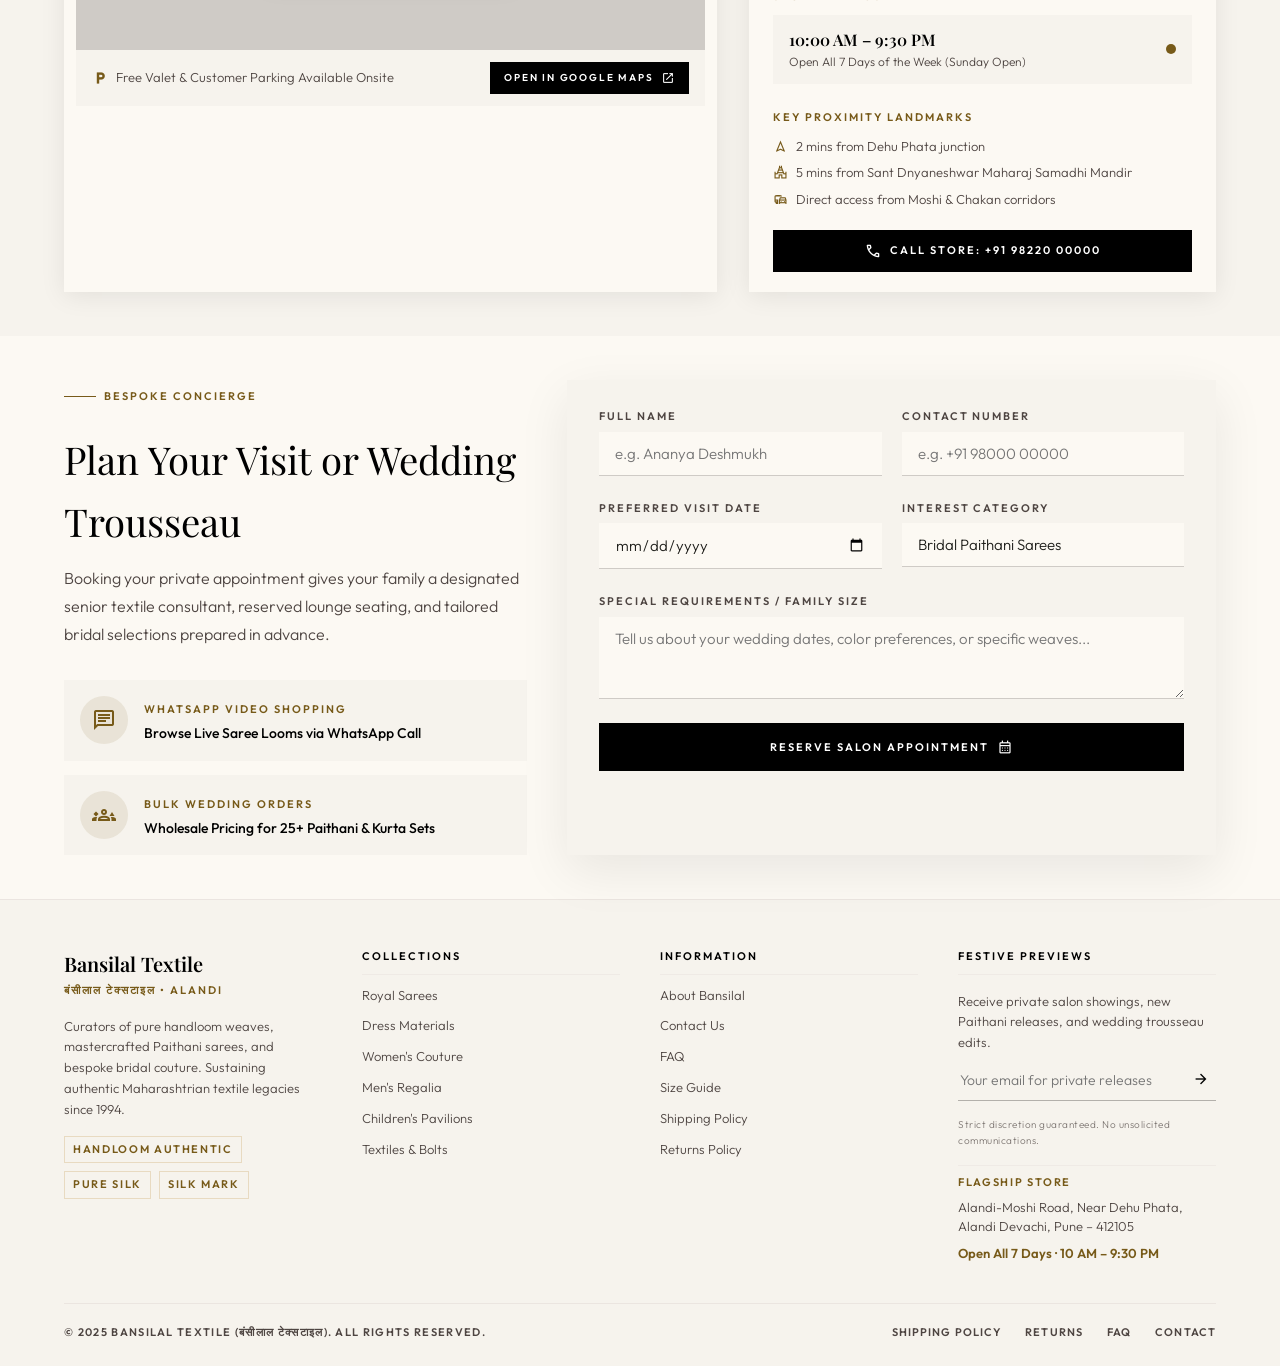
==== commit b26c8049: "feat: add index.html with responsive layout and hero section for ecommerce website" ====
--- a/bansilal-ecommerce/index.html
+++ b/bansilal-ecommerce/index.html
@@ -976,12 +976,12 @@
     <!-- ===== GALLERY ===== -->
     <section class="section-py" style="background:var(--color-surface);" id="gallery" aria-labelledby="gallery-heading">
       <div class="container">
-        <div style="display:flex;flex-direction:column;gap:1.5rem;margin-bottom:2.5rem;" class="reveal">
-          <div style="display:flex;flex-wrap:wrap;align-items:flex-end;justify-content:space-between;gap:1.5rem;">
-            <div style="display:flex;flex-direction:column;gap:0.75rem;">
+        <div style="display:flex;flex-direction:column;gap:1.25rem;margin-bottom:1.5rem;" class="reveal">
+          <div style="display:flex;flex-wrap:wrap;align-items:flex-end;justify-content:space-between;gap:1.25rem;">
+            <div style="display:flex;flex-direction:column;gap:0.5rem;">
               <div class="section-label"><span class="section-label__line"></span><span class="section-label__text">Lookbook &amp; Artisanship</span></div>
-              <h2 id="gallery-heading" style="font-family:var(--font-display);font-size:clamp(2rem,4vw,3.25rem);font-weight:400;color:var(--color-primary);">The Haute Weave Gallery</h2>
-              <p style="font-size:1rem;font-weight:300;color:var(--color-on-surface-variant);max-width:36rem;">A visual tapestry showcasing genuine Paithani pallu intricacies, grand bridal sets, and the opulent halls of Bansilal Textile.</p>
+              <h2 id="gallery-heading" style="font-family:var(--font-display);font-size:clamp(1.75rem,3.5vw,2.75rem);font-weight:400;color:var(--color-primary);">The Haute Weave Gallery</h2>
+              <p style="font-size:0.9375rem;font-weight:300;color:var(--color-on-surface-variant);max-width:36rem;">A visual tapestry showcasing genuine Paithani pallu intricacies, grand bridal sets, and the opulent halls of Bansilal Textile.</p>
             </div>
             <!-- Gallery Filters -->
             <div style="display:flex;flex-wrap:wrap;gap:0.5rem;" id="gallery-filter-bar">
@@ -1049,31 +1049,31 @@
     <!-- ===== LOCATION ===== -->
     <section class="section-py" style="background:var(--color-surface-container-low);" id="location" aria-labelledby="location-heading">
       <div class="container">
-        <div style="max-width:44rem;margin-bottom:3rem;" class="reveal">
+        <div style="max-width:44rem;margin-bottom:1.5rem;" class="reveal">
           <div class="section-label"><span class="section-label__line"></span><span class="section-label__text">Find Our Sanctuary</span></div>
-          <h2 id="location-heading" style="font-family:var(--font-display);font-size:clamp(2rem,4vw,3.25rem);font-weight:400;color:var(--color-primary);">Locate Our Store in Alandi</h2>
-          <p style="font-size:1rem;font-weight:300;color:var(--color-on-surface-variant);margin-top:0.75rem;">Centrally situated in the sacred city of Alandi Devachi, easily accessible from Pune City, Bhosari, Chakan, and Pimpri-Chinchwad.</p>
+          <h2 id="location-heading" style="font-family:var(--font-display);font-size:clamp(1.75rem,3.5vw,2.75rem);font-weight:400;color:var(--color-primary);">Locate Our Store in Alandi</h2>
+          <p style="font-size:0.9375rem;font-weight:300;color:var(--color-on-surface-variant);margin-top:0.5rem;">Centrally situated in the sacred city of Alandi Devachi, easily accessible from Pune City, Bhosari, Chakan, and Pimpri-Chinchwad.</p>
         </div>
         <div class="reveal reveal-delay-1">
           <div class="loc-grid">
             <!-- Map -->
-            <div style="background:var(--color-surface);padding:1rem;box-shadow:0 4px 24px rgba(0,0,0,0.08);">
+            <div style="background:var(--color-surface);padding:0.75rem;box-shadow:0 4px 24px rgba(0,0,0,0.08);">
               <div class="map-placeholder">
                 <div class="map-placeholder__overlay"></div>
                 <div class="map-pin">
-                  <span class="material-symbols-outlined" style="color:var(--color-secondary);font-size:1.75rem;flex-shrink:0;">storefront</span>
+                  <span class="material-symbols-outlined" style="color:var(--color-secondary);font-size:1.5rem;flex-shrink:0;">storefront</span>
                   <div>
-                    <span style="font-family:var(--font-display);font-size:1rem;font-weight:600;color:var(--color-primary);display:block;">Bansilal Textile</span>
-                    <span style="font-size:0.8125rem;color:var(--color-on-surface-variant);">Alandi–Moshi Road, Dehu Phata</span>
+                    <span style="font-family:var(--font-display);font-size:0.9375rem;font-weight:600;color:var(--color-primary);display:block;">Bansilal Textile</span>
+                    <span style="font-size:0.75rem;color:var(--color-on-surface-variant);">Alandi–Moshi Road, Dehu Phata</span>
                   </div>
                 </div>
               </div>
-              <div style="padding:1rem;background:var(--color-surface-container-low);display:flex;align-items:center;justify-content:space-between;flex-wrap:wrap;gap:0.75rem;margin-top:0;">
-                <div style="display:flex;align-items:center;gap:0.5rem;color:var(--color-on-surface-variant);font-size:0.875rem;">
-                  <span class="material-symbols-outlined" style="color:var(--color-secondary);font-size:1.125rem;">local_parking</span>
+              <div style="padding:0.75rem 1rem;background:var(--color-surface-container-low);display:flex;align-items:center;justify-content:space-between;flex-wrap:wrap;gap:0.5rem;margin-top:0;">
+                <div style="display:flex;align-items:center;gap:0.5rem;color:var(--color-on-surface-variant);font-size:0.8125rem;">
+                  <span class="material-symbols-outlined" style="color:var(--color-secondary);font-size:1rem;">local_parking</span>
                   <span>Free Valet &amp; Customer Parking Available Onsite</span>
                 </div>
-                <a href="https://maps.google.com/?q=Bansilal+Textile+Alandi+Pune" target="_blank" rel="noopener noreferrer" class="btn-primary" style="padding:0.5rem 1rem;font-size:0.625rem;">
+                <a href="https://maps.google.com/?q=Bansilal+Textile+Alandi+Pune" target="_blank" rel="noopener noreferrer" class="btn-primary" style="padding:0.5rem 0.875rem;font-size:0.625rem;">
                   Open in Google Maps
                   <span class="material-symbols-outlined" style="font-size:0.875rem;">open_in_new</span>
                 </a>
@@ -1081,43 +1081,44 @@
             </div>
 
             <!-- Info Card -->
-            <div style="background:var(--color-surface);padding:2rem;box-shadow:0 4px 24px rgba(0,0,0,0.08);display:flex;flex-direction:column;gap:2rem;">
+            <div style="background:var(--color-surface);padding:1.25rem 1.5rem;box-shadow:0 4px 24px rgba(0,0,0,0.08);display:flex;flex-direction:column;gap:1.25rem;">
               <div>
                 <span class="text-label-caps" style="color:var(--color-secondary);">Complete Address</span>
-                <h3 style="font-family:var(--font-display);font-size:1.5rem;font-weight:500;color:var(--color-primary);margin-top:0.5rem;">Bansilal Textile / Cloth Market</h3>
-                <p style="font-size:0.9375rem;font-weight:300;color:var(--color-on-surface-variant);margin-top:0.5rem;line-height:1.7;">MVCR+HCG, Alandi–Moshi Road, Near Dehu Phata, Alandi Devachi, Pune, Maharashtra – 412105</p>
-              </div>
-              <div style="padding-top:1.25rem;border-top:1px solid rgba(209,196,192,0.3);">
+                <h3 style="font-family:var(--font-display);font-size:1.25rem;font-weight:500;color:var(--color-primary);margin-top:0.35rem;">Bansilal Textile / Cloth Market</h3>
+                <p style="font-size:0.875rem;font-weight:300;color:var(--color-on-surface-variant);margin-top:0.35rem;line-height:1.6;">MVCR+HCG, Alandi–Moshi Road, Near Dehu Phata, Alandi Devachi, Pune, Maharashtra – 412105</p>
+              </div>
+              <div style="padding-top:1rem;border-top:1px solid rgba(209,196,192,0.3);">
                 <span class="text-label-caps" style="color:var(--color-secondary);">Store Timings</span>
-                <div style="margin-top:0.75rem;padding:1rem;background:var(--color-surface-container-low);display:flex;align-items:center;justify-content:space-between;">
+                <div style="margin-top:0.5rem;padding:0.75rem 1rem;background:var(--color-surface-container-low);display:flex;align-items:center;justify-content:space-between;">
                   <div>
-                    <p style="font-family:var(--font-display);font-size:1.1rem;font-weight:600;color:var(--color-primary);">10:00 AM – 9:30 PM</p>
-                    <p style="font-size:0.8125rem;color:var(--color-on-surface-variant);">Open All 7 Days of the Week (Sunday Open)</p>
+                    <p style="font-family:var(--font-display);font-size:1rem;font-weight:600;color:var(--color-primary);">10:00 AM – 9:30 PM</p>
+                    <p style="font-size:0.75rem;color:var(--color-on-surface-variant);">Open All 7 Days of the Week (Sunday Open)</p>
                   </div>
-                  <span style="width:0.75rem;height:0.75rem;border-radius:50%;background:var(--color-secondary);animation:pulse 2s infinite;"></span>
+                  <span style="width:0.625rem;height:0.625rem;border-radius:50%;background:var(--color-secondary);animation:pulse 2s infinite;"></span>
                 </div>
               </div>
               <div>
                 <span class="text-label-caps" style="color:var(--color-secondary);">Key Proximity Landmarks</span>
-                <ul style="margin-top:0.75rem;display:flex;flex-direction:column;gap:0.5rem;">
-                  <li style="display:flex;align-items:center;gap:0.5rem;font-size:0.875rem;color:var(--color-on-surface-variant);">
-                    <span class="material-symbols-outlined" style="color:var(--color-secondary);font-size:1rem;">navigation</span>
+                <ul style="margin-top:0.5rem;display:flex;flex-direction:column;gap:0.375rem;">
+                  <li style="display:flex;align-items:center;gap:0.5rem;font-size:0.8125rem;color:var(--color-on-surface-variant);">
+                    <span class="material-symbols-outlined" style="color:var(--color-secondary);font-size:0.9375rem;">navigation</span>
                     2 mins from Dehu Phata junction
                   </li>
-                  <li style="display:flex;align-items:center;gap:0.5rem;font-size:0.875rem;color:var(--color-on-surface-variant);">
-                    <span class="material-symbols-outlined" style="color:var(--color-secondary);font-size:1rem;">temple_hindu</span>
+                  <li style="display:flex;align-items:center;gap:0.5rem;font-size:0.8125rem;color:var(--color-on-surface-variant);">
+                    <span class="material-symbols-outlined" style="color:var(--color-secondary);font-size:0.9375rem;">temple_hindu</span>
                     5 mins from Sant Dnyaneshwar Maharaj Samadhi Mandir
                   </li>
-                  <li style="display:flex;align-items:center;gap:0.5rem;font-size:0.875rem;color:var(--color-on-surface-variant);">
-                    <span class="material-symbols-outlined" style="color:var(--color-secondary);font-size:1rem;">commute</span>
+                  <li style="display:flex;align-items:center;gap:0.5rem;font-size:0.8125rem;color:var(--color-on-surface-variant);">
+                    <span class="material-symbols-outlined" style="color:var(--color-secondary);font-size:0.9375rem;">commute</span>
                     Direct access from Moshi &amp; Chakan corridors
                   </li>
                 </ul>
               </div>
-              <a href="tel:+919822000000" class="btn-primary" style="width:100%;justify-content:center;padding:1rem;">
+              <a href="tel:+919822000000" class="btn-primary" style="width:100%;justify-content:center;padding:0.75rem 1rem;">
                 <span class="material-symbols-outlined" style="font-size:1.125rem;">call</span>
                 Call Store: +91 98220 00000
               </a>
+            </div>
             </div>
           </div>
         </div>
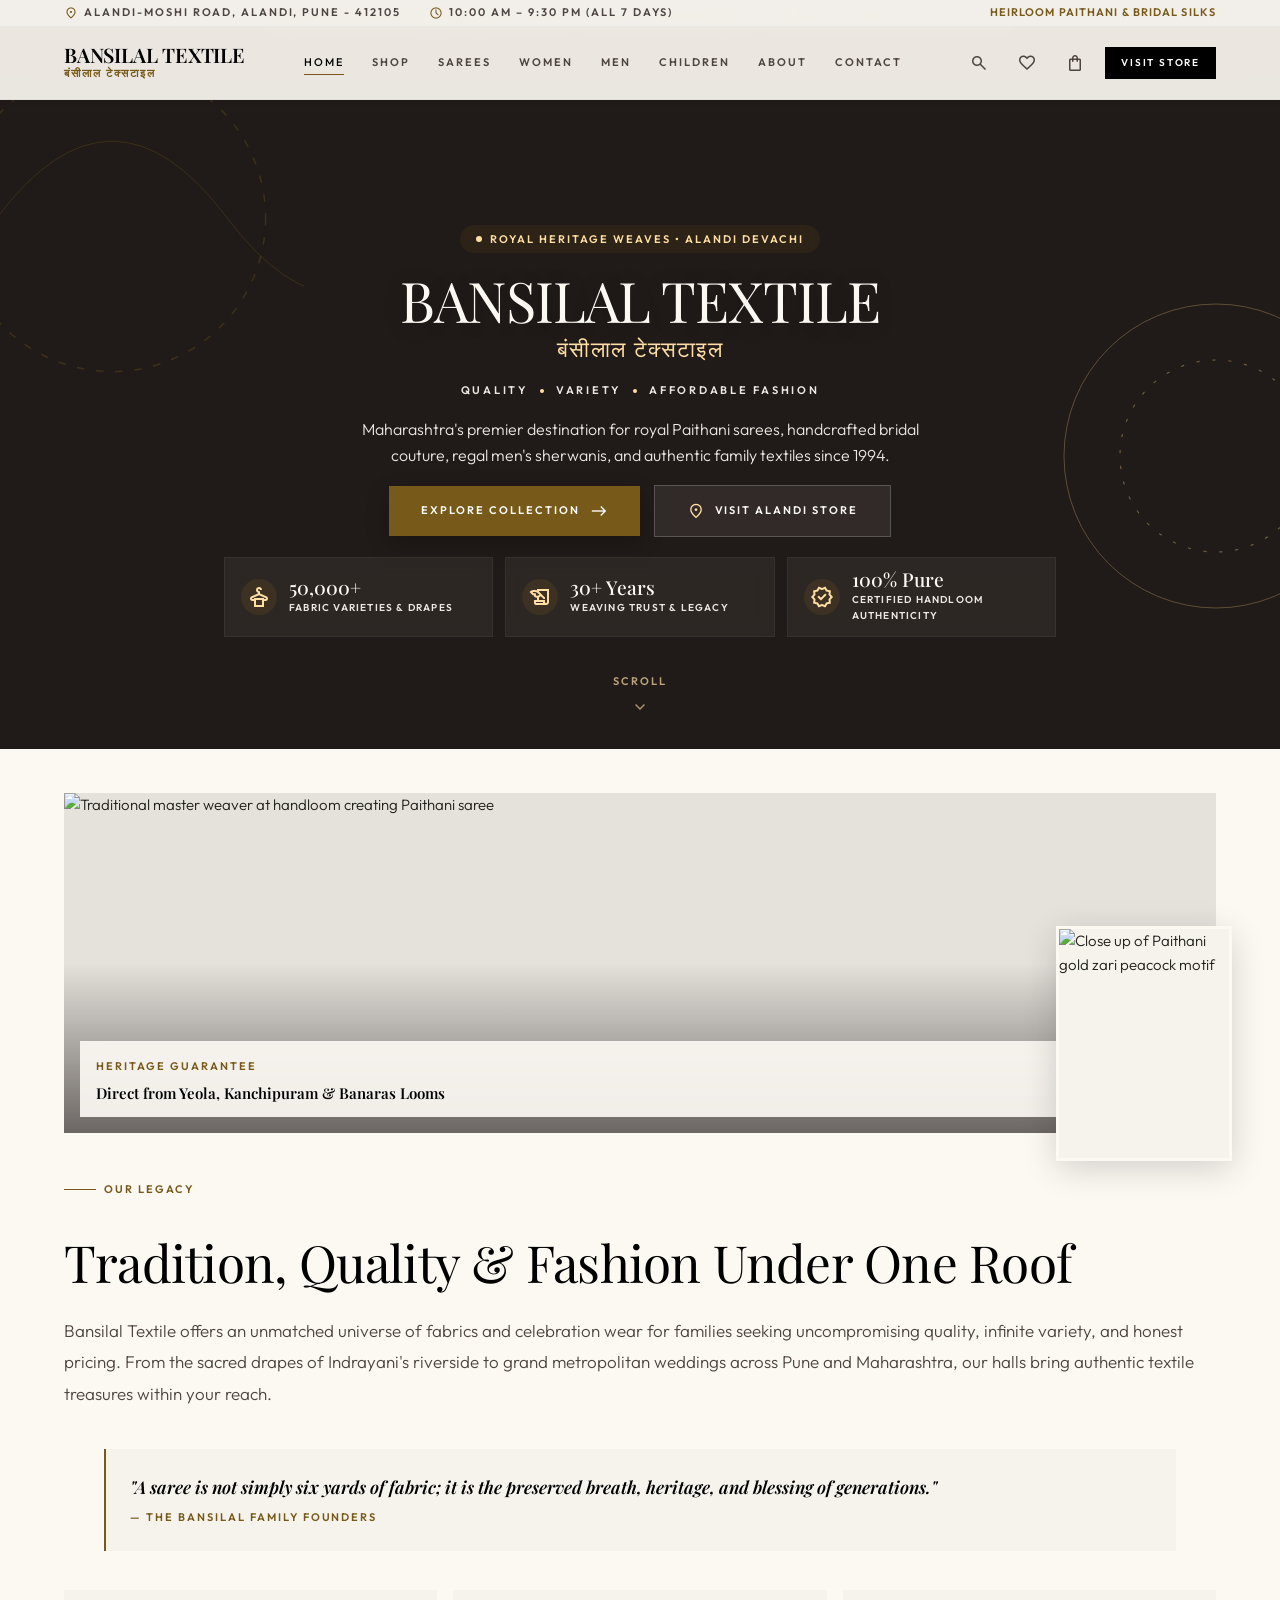
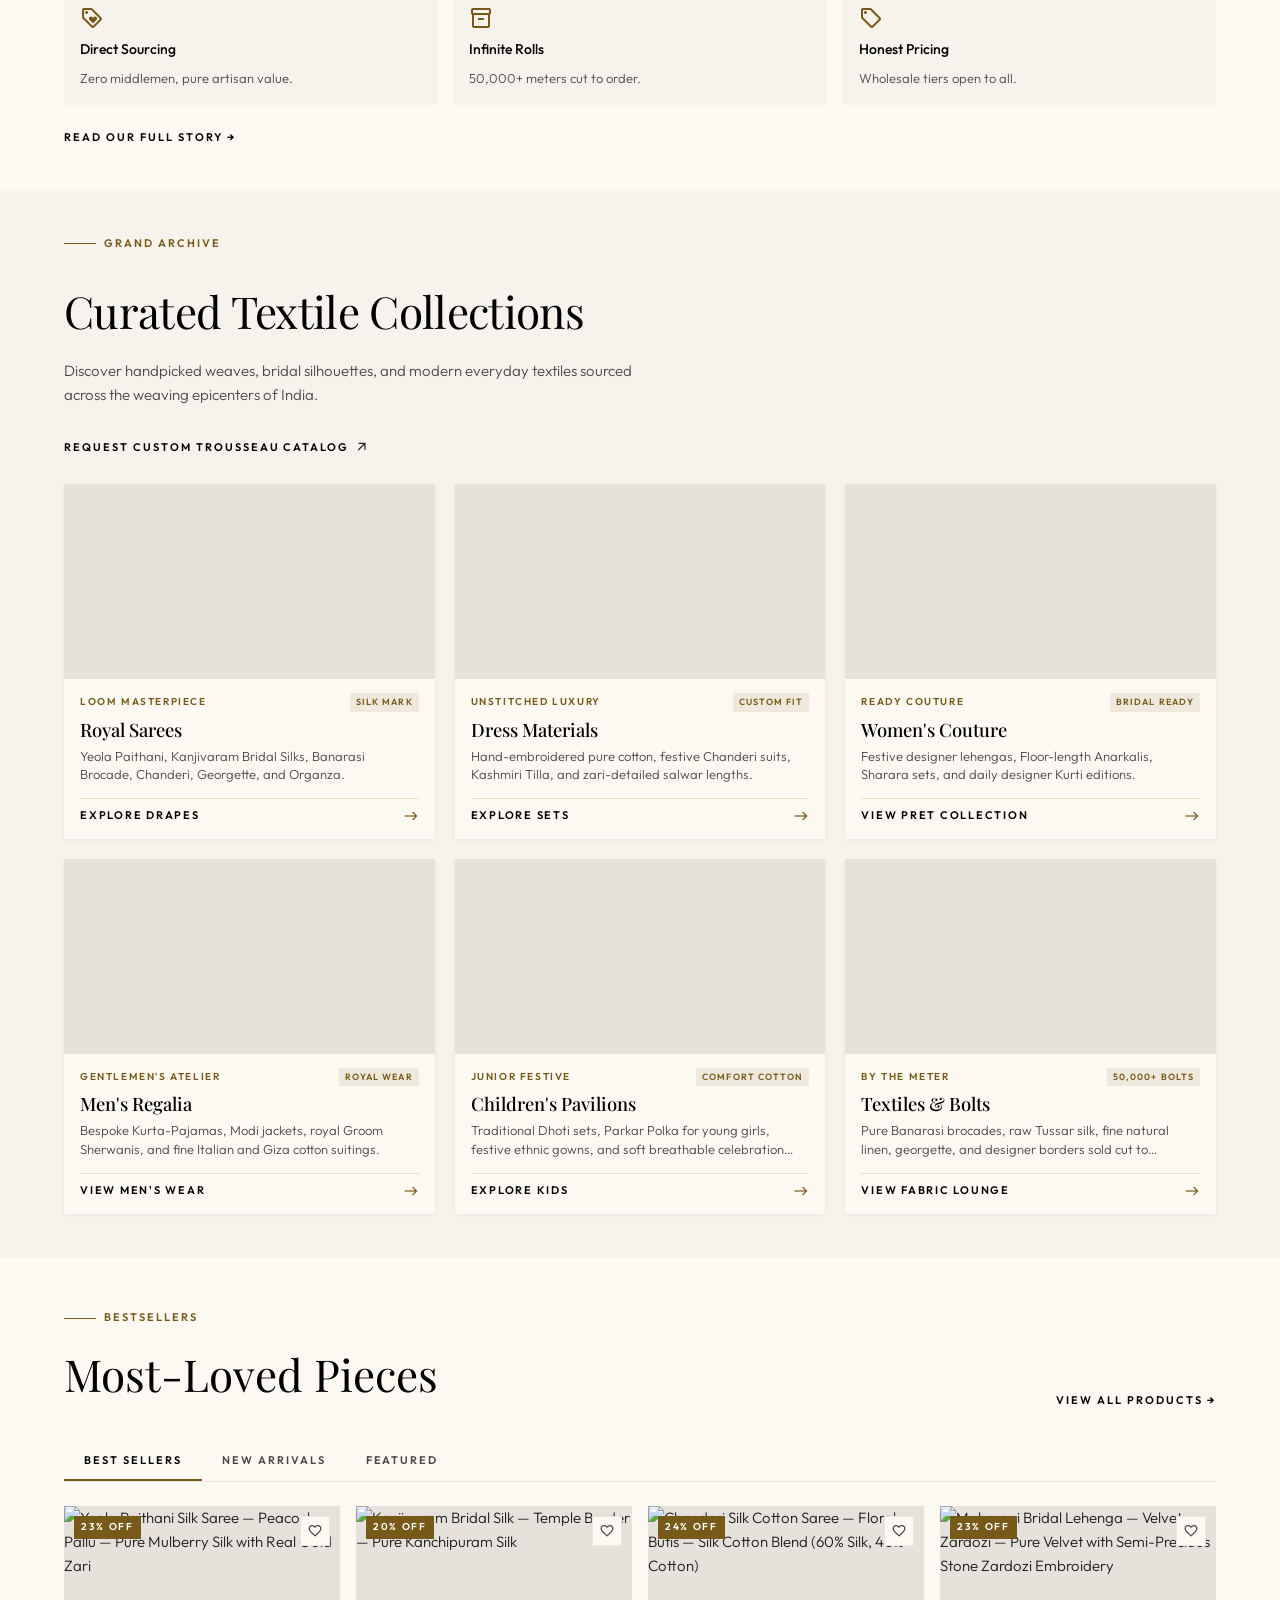
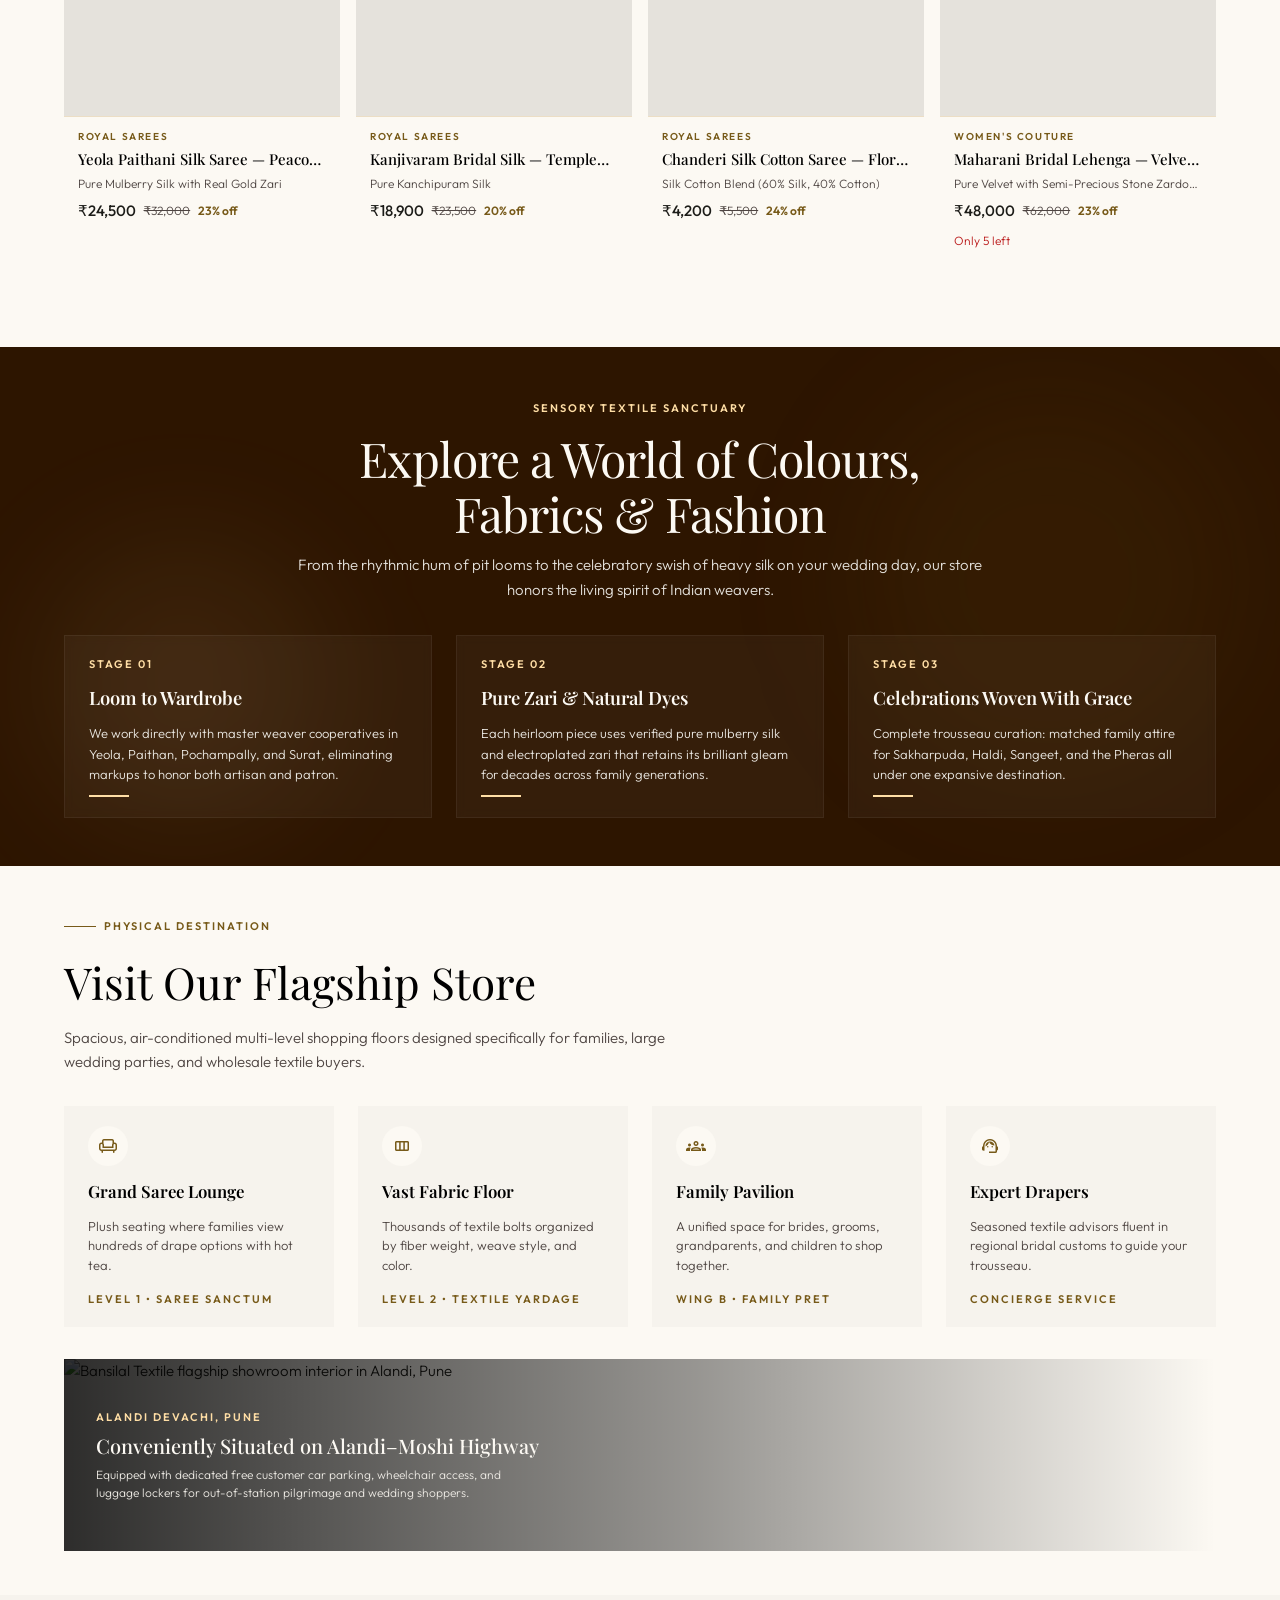
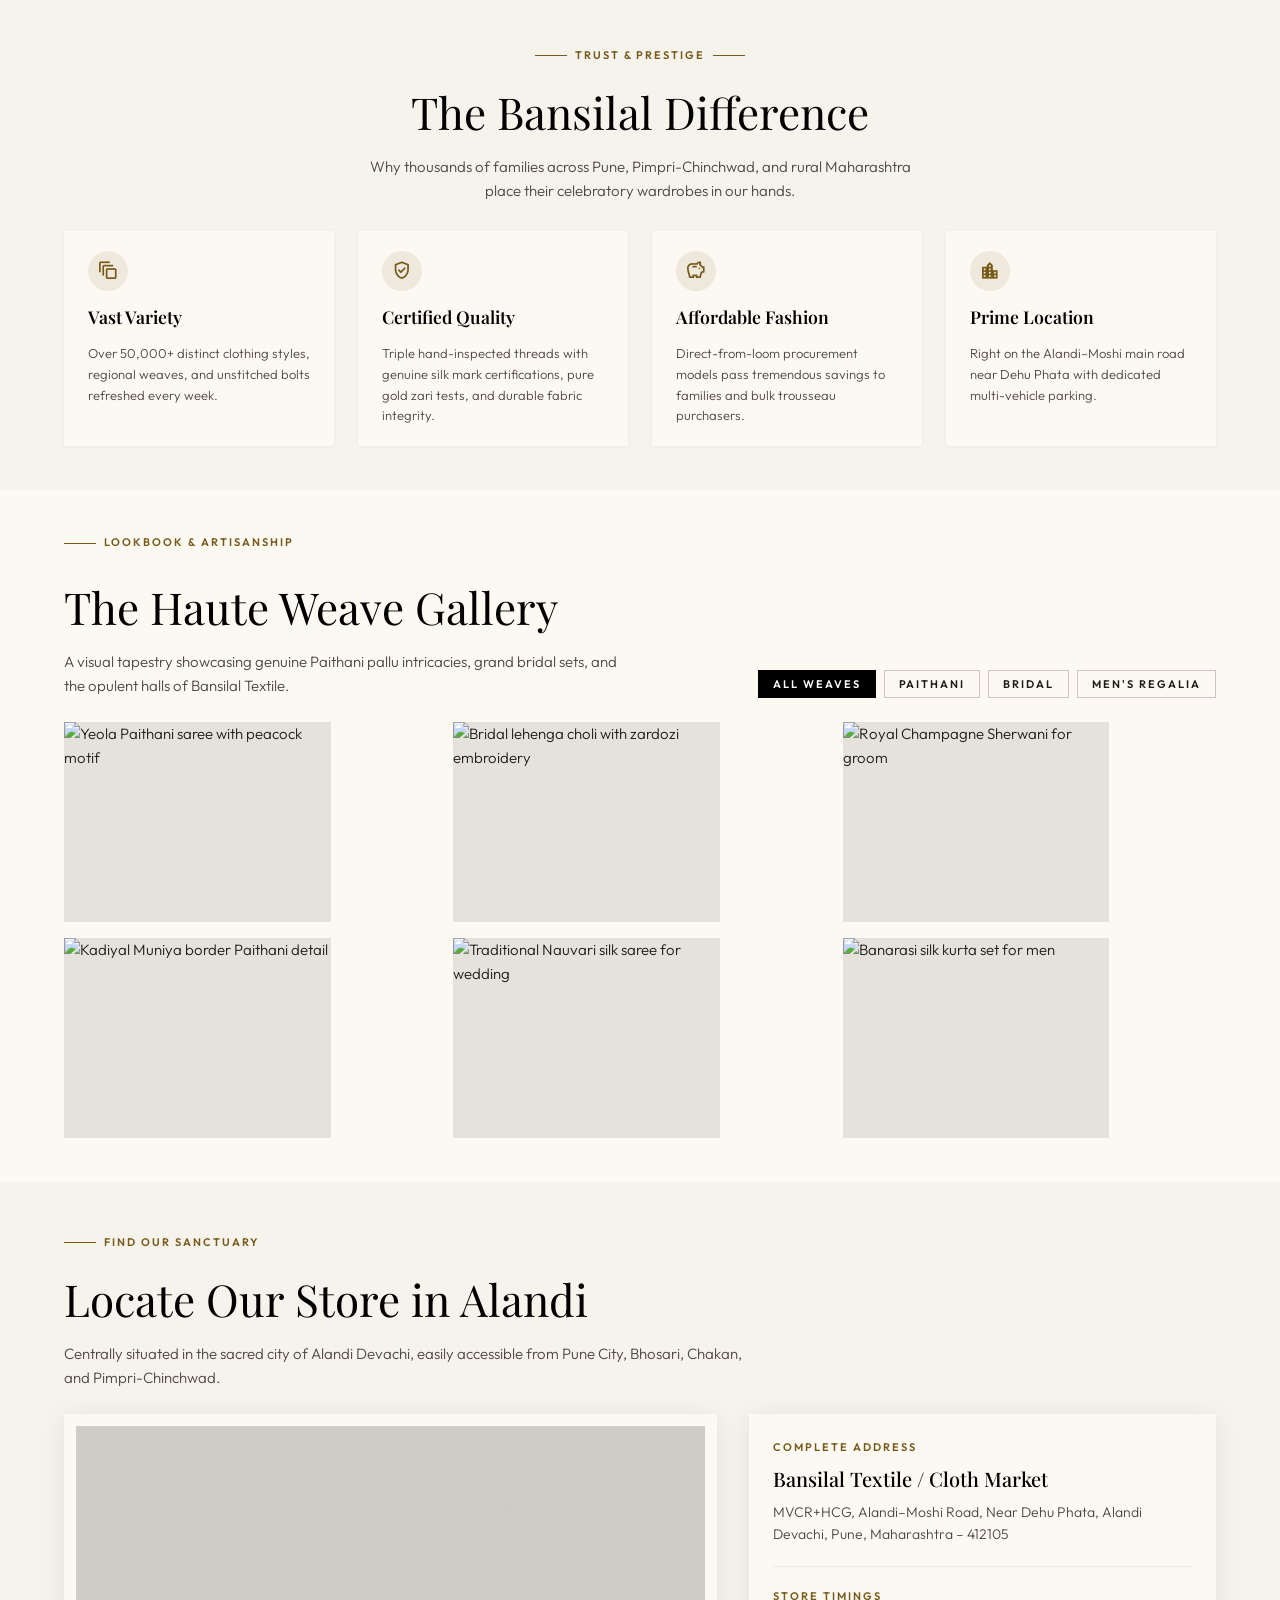
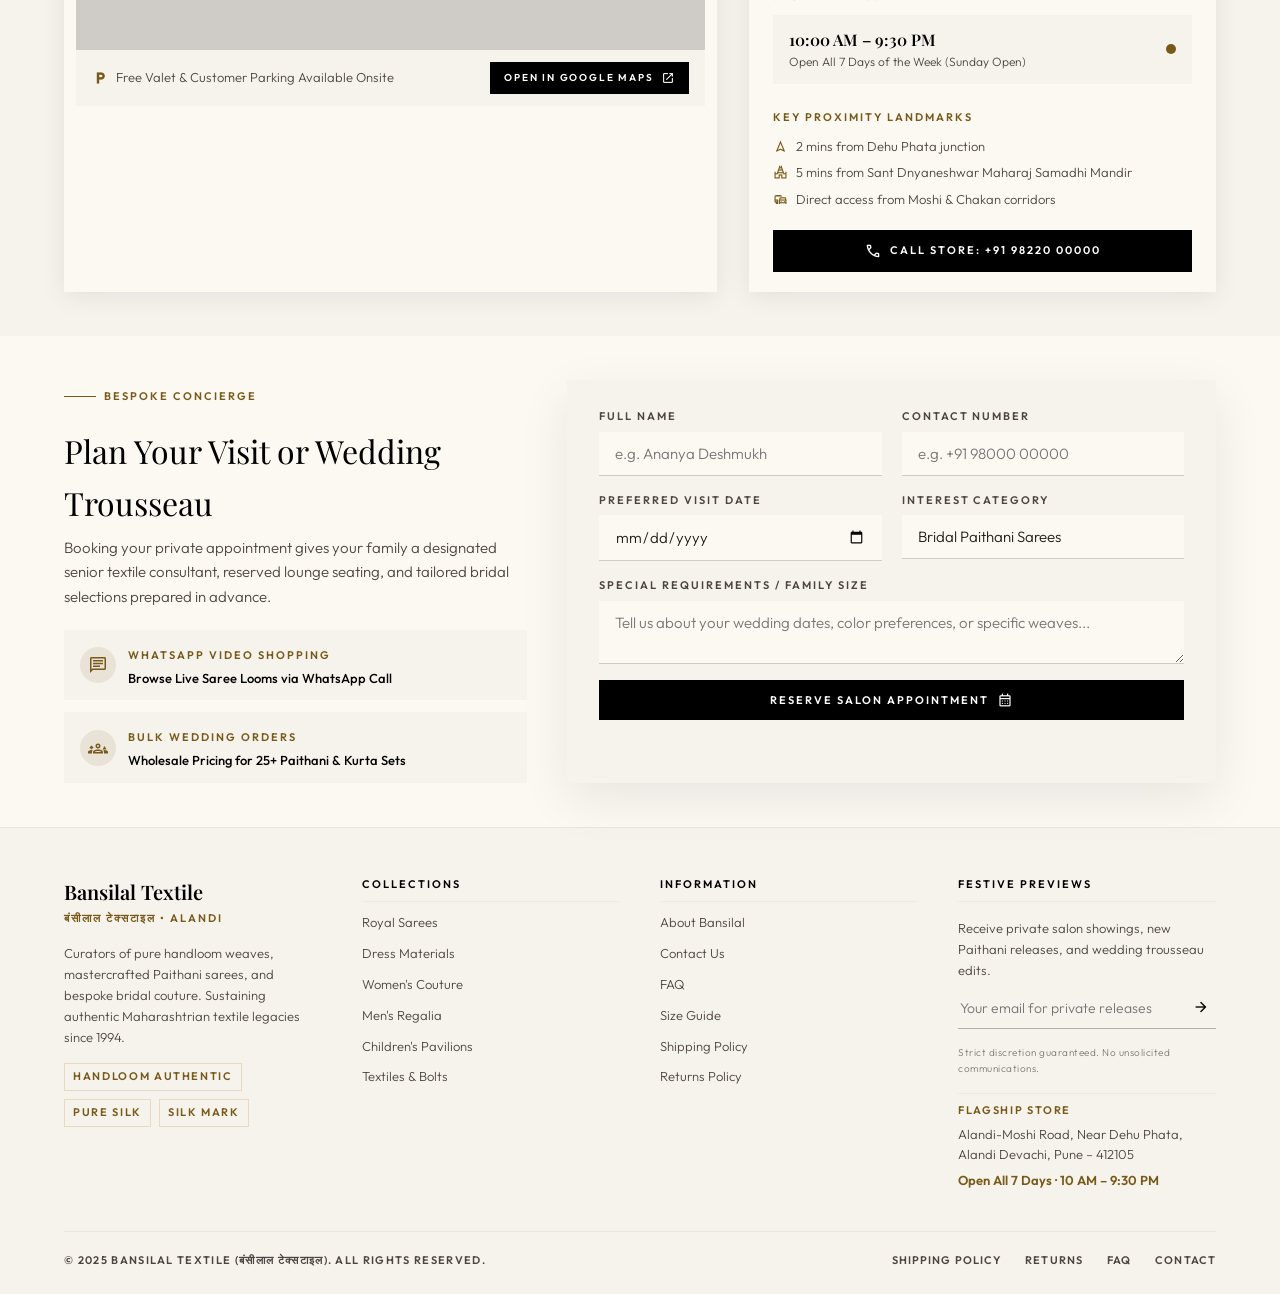
==== commit 8dbe898b: "feat: add index and about pages for Bansilal Textile e-commerce website" ====
--- a/bansilal-ecommerce/index.html
+++ b/bansilal-ecommerce/index.html
@@ -1119,7 +1119,6 @@
                 Call Store: +91 98220 00000
               </a>
             </div>
-            </div>
           </div>
         </div>
       </div>
@@ -1131,29 +1130,29 @@
         <div class="reveal">
           <div class="appt-grid">
             <!-- Left: Info -->
-            <div style="display:flex;flex-direction:column;gap:2rem;">
+            <div style="display:flex;flex-direction:column;gap:1.25rem;">
               <div>
                 <div class="section-label"><span class="section-label__line"></span><span class="section-label__text">Bespoke Concierge</span></div>
-                <h2 id="inquiry-heading" style="font-family:var(--font-display);font-size:clamp(1.75rem,3vw,2.75rem);font-weight:400;color:var(--color-primary);margin-top:0.75rem;">Plan Your Visit or Wedding Trousseau</h2>
-                <p style="font-size:1rem;font-weight:300;color:var(--color-on-surface-variant);margin-top:0.75rem;line-height:1.75;">Booking your private appointment gives your family a designated senior textile consultant, reserved lounge seating, and tailored bridal selections prepared in advance.</p>
-              </div>
-              <div style="display:flex;flex-direction:column;gap:0.875rem;">
-                <div style="padding:1rem;background:var(--color-surface-container-low);display:flex;align-items:center;gap:1rem;">
-                  <div style="width:3rem;height:3rem;border-radius:50%;background:rgba(119,90,25,0.1);display:flex;align-items:center;justify-content:center;color:var(--color-secondary);flex-shrink:0;">
-                    <span class="material-symbols-outlined">chat</span>
+                <h2 id="inquiry-heading" style="font-family:var(--font-display);font-size:clamp(1.5rem,2.5vw,2.25rem);font-weight:400;color:var(--color-primary);margin-top:0.5rem;">Plan Your Visit or Wedding Trousseau</h2>
+                <p style="font-size:0.9375rem;font-weight:300;color:var(--color-on-surface-variant);margin-top:0.5rem;line-height:1.65;">Booking your private appointment gives your family a designated senior textile consultant, reserved lounge seating, and tailored bridal selections prepared in advance.</p>
+              </div>
+              <div style="display:flex;flex-direction:column;gap:0.75rem;">
+                <div style="padding:0.75rem 1rem;background:var(--color-surface-container-low);display:flex;align-items:center;gap:0.75rem;">
+                  <div style="width:2.25rem;height:2.25rem;border-radius:50%;background:rgba(119,90,25,0.1);display:flex;align-items:center;justify-content:center;color:var(--color-secondary);flex-shrink:0;">
+                    <span class="material-symbols-outlined" style="font-size:1.25rem;">chat</span>
                   </div>
                   <div>
                     <span class="text-label-caps" style="color:var(--color-secondary);">WhatsApp Video Shopping</span>
-                    <p style="font-size:0.875rem;font-weight:500;color:var(--color-primary);margin-top:0.125rem;">Browse Live Saree Looms via WhatsApp Call</p>
+                    <p style="font-size:0.8125rem;font-weight:500;color:var(--color-primary);margin-top:0.1rem;">Browse Live Saree Looms via WhatsApp Call</p>
                   </div>
                 </div>
-                <div style="padding:1rem;background:var(--color-surface-container-low);display:flex;align-items:center;gap:1rem;">
-                  <div style="width:3rem;height:3rem;border-radius:50%;background:rgba(119,90,25,0.1);display:flex;align-items:center;justify-content:center;color:var(--color-secondary);flex-shrink:0;">
-                    <span class="material-symbols-outlined">groups_3</span>
+                <div style="padding:0.75rem 1rem;background:var(--color-surface-container-low);display:flex;align-items:center;gap:0.75rem;">
+                  <div style="width:2.25rem;height:2.25rem;border-radius:50%;background:rgba(119,90,25,0.1);display:flex;align-items:center;justify-content:center;color:var(--color-secondary);flex-shrink:0;">
+                    <span class="material-symbols-outlined" style="font-size:1.25rem;">groups_3</span>
                   </div>
                   <div>
                     <span class="text-label-caps" style="color:var(--color-secondary);">Bulk Wedding Orders</span>
-                    <p style="font-size:0.875rem;font-weight:500;color:var(--color-primary);margin-top:0.125rem;">Wholesale Pricing for 25+ Paithani &amp; Kurta Sets</p>
+                    <p style="font-size:0.8125rem;font-weight:500;color:var(--color-primary);margin-top:0.1rem;">Wholesale Pricing for 25+ Paithani &amp; Kurta Sets</p>
                   </div>
                 </div>
               </div>
@@ -1161,7 +1160,7 @@
 
             <!-- Right: Form -->
             <div class="appt-form-card">
-              <form id="appointment-form" style="display:flex;flex-direction:column;gap:1.5rem;" novalidate>
+              <form id="appointment-form" style="display:flex;flex-direction:column;gap:1rem;" novalidate>
                 <div class="form-row-2">
                   <div class="appt-form-field">
                     <label for="appt-name">Full Name</label>
@@ -1190,9 +1189,9 @@
                 </div>
                 <div class="appt-form-field">
                   <label for="appt-notes">Special Requirements / Family Size</label>
-                  <textarea id="appt-notes" rows="3" placeholder="Tell us about your wedding dates, color preferences, or specific weaves..."></textarea>
+                  <textarea id="appt-notes" rows="2" placeholder="Tell us about your wedding dates, color preferences, or specific weaves..."></textarea>
                 </div>
-                <button type="submit" class="btn-primary" style="width:100%;justify-content:center;padding:1rem;">
+                <button type="submit" class="btn-primary" style="width:100%;justify-content:center;padding:0.75rem 1.25rem;">
                   Reserve Salon Appointment
                   <span class="material-symbols-outlined" style="font-size:1rem;">calendar_month</span>
                 </button>
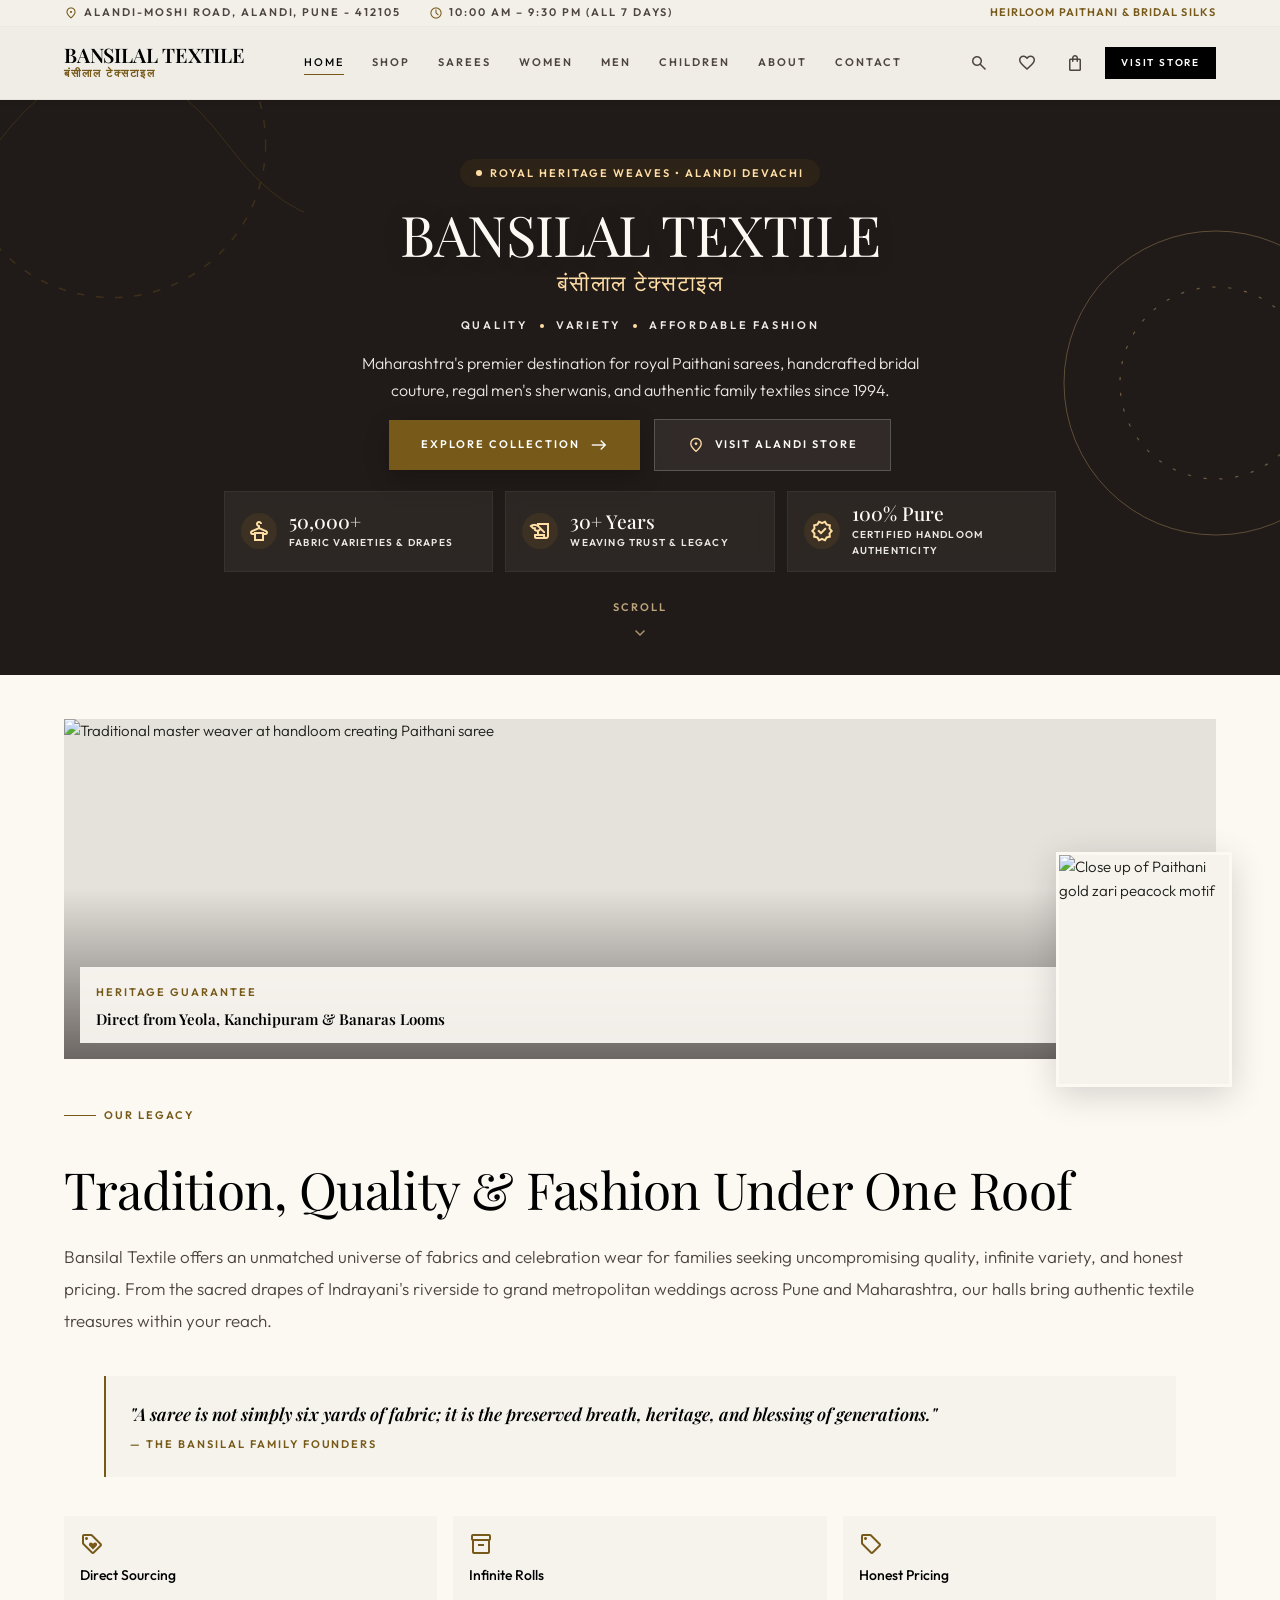
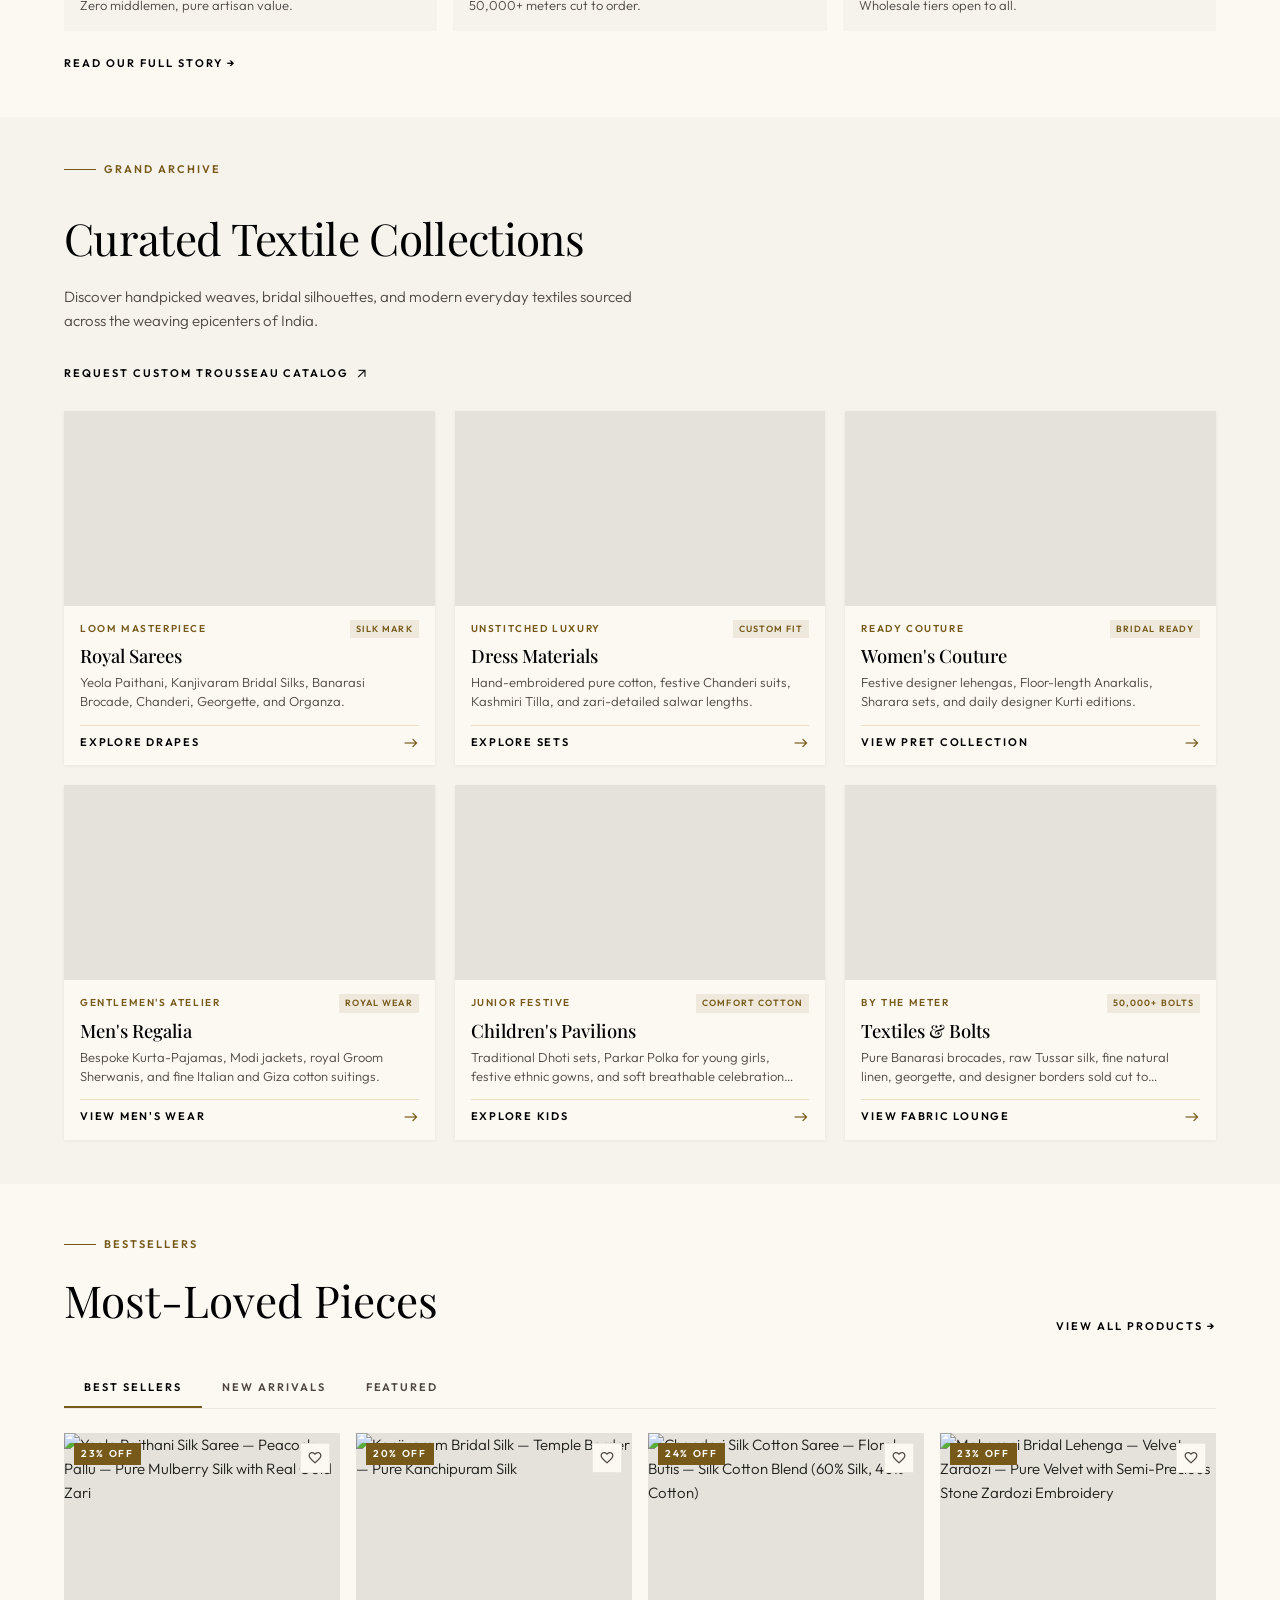
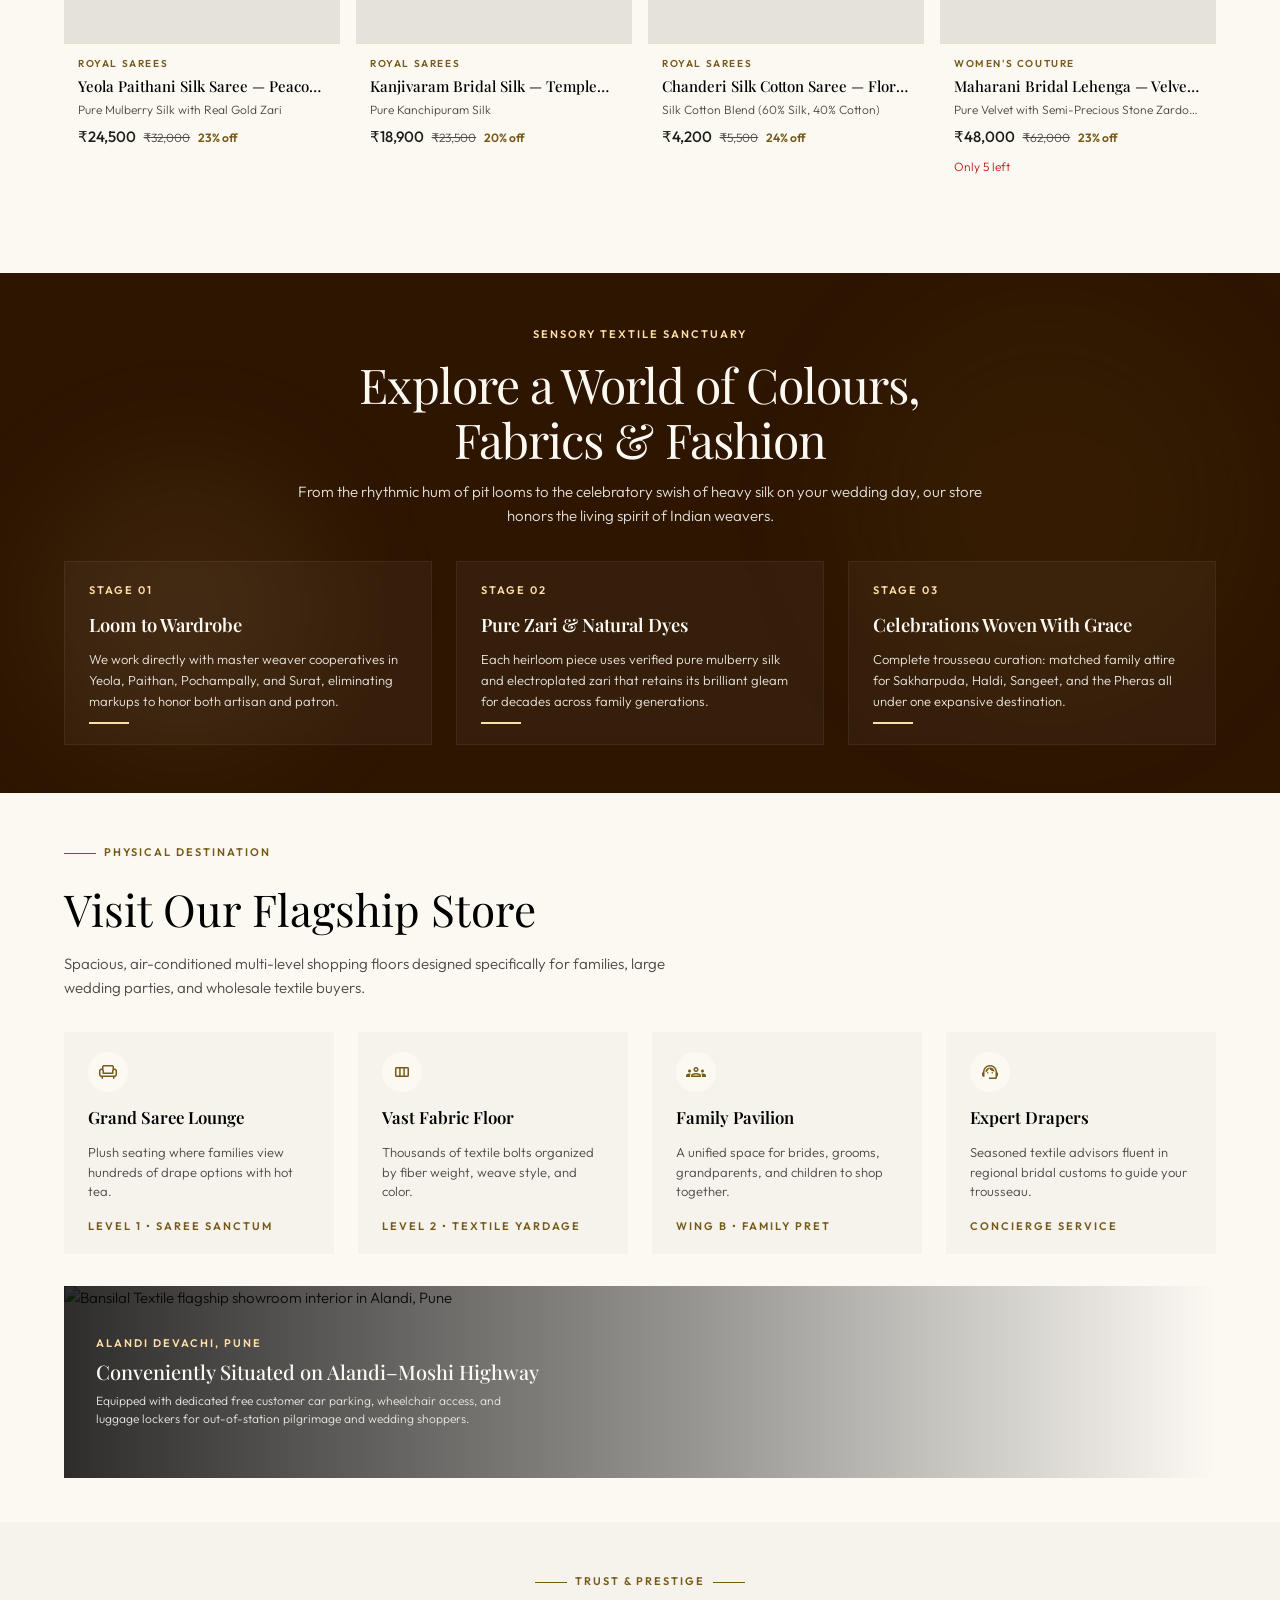
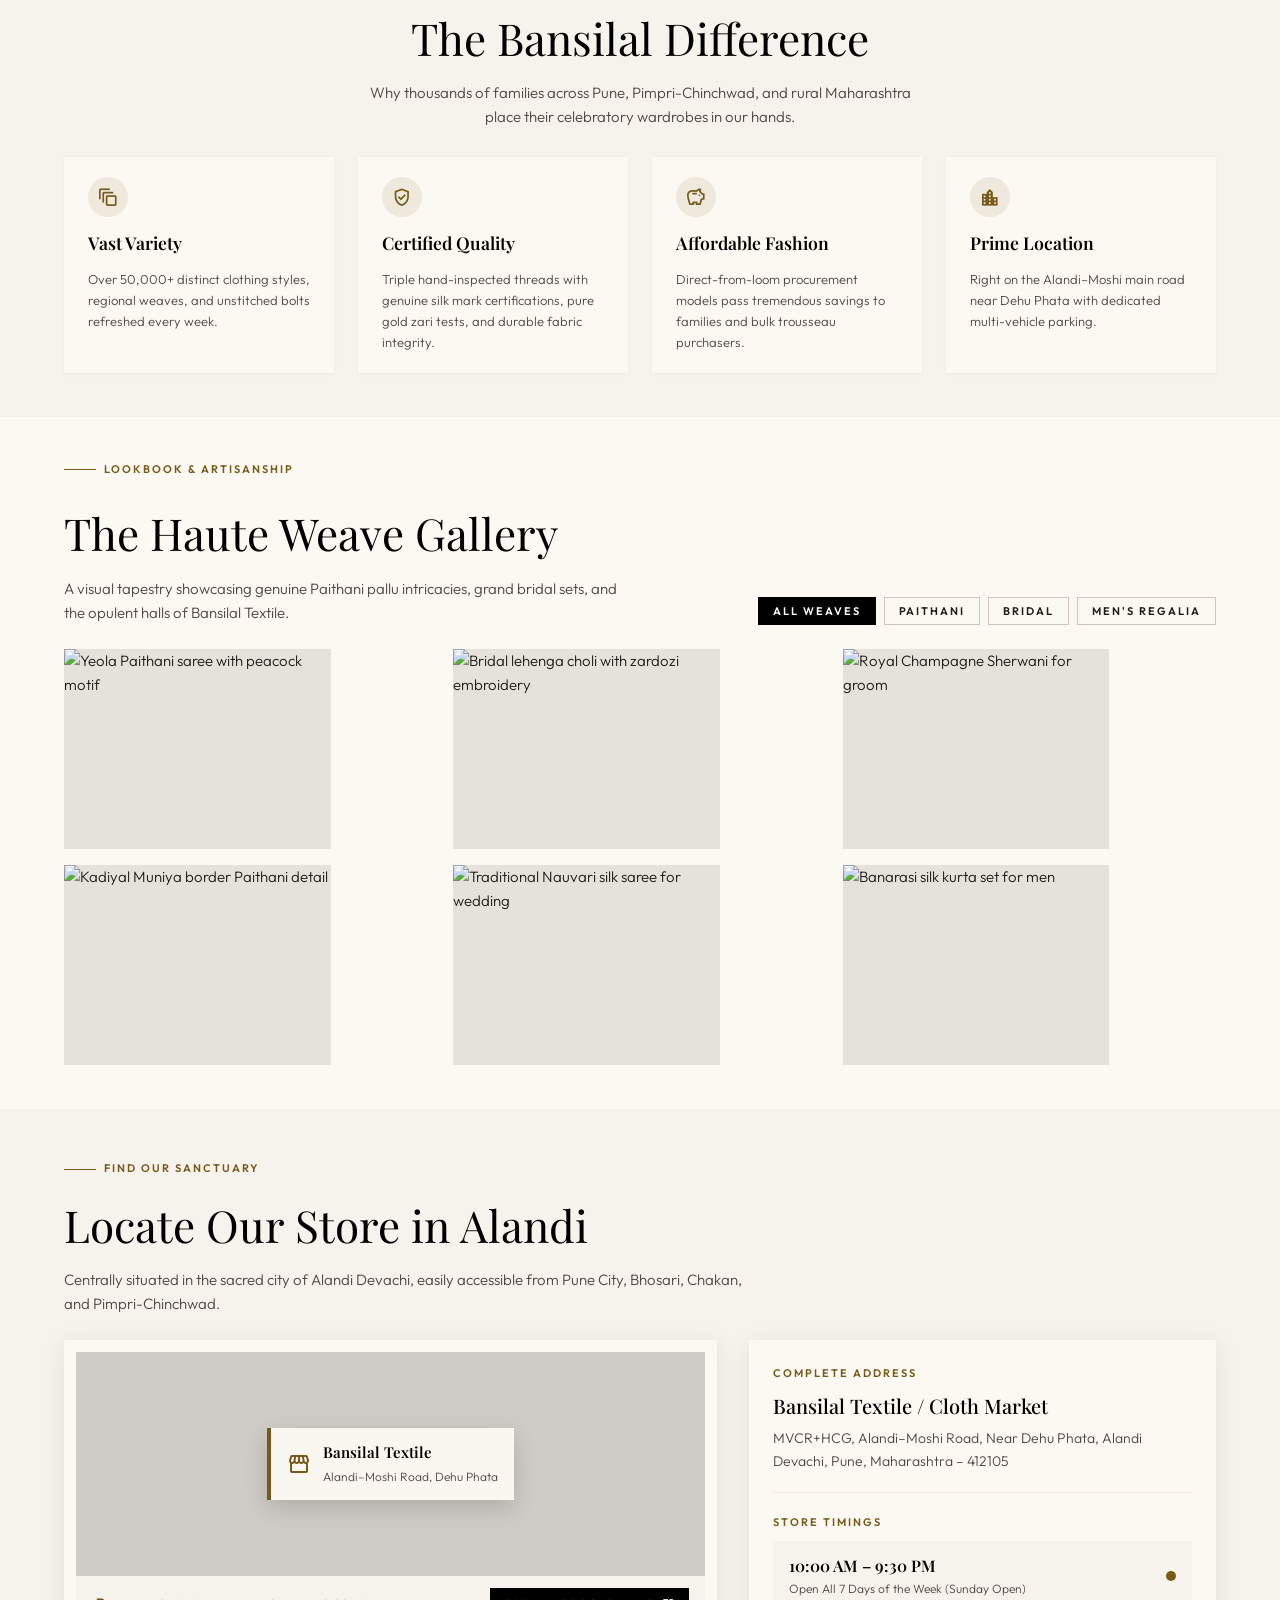
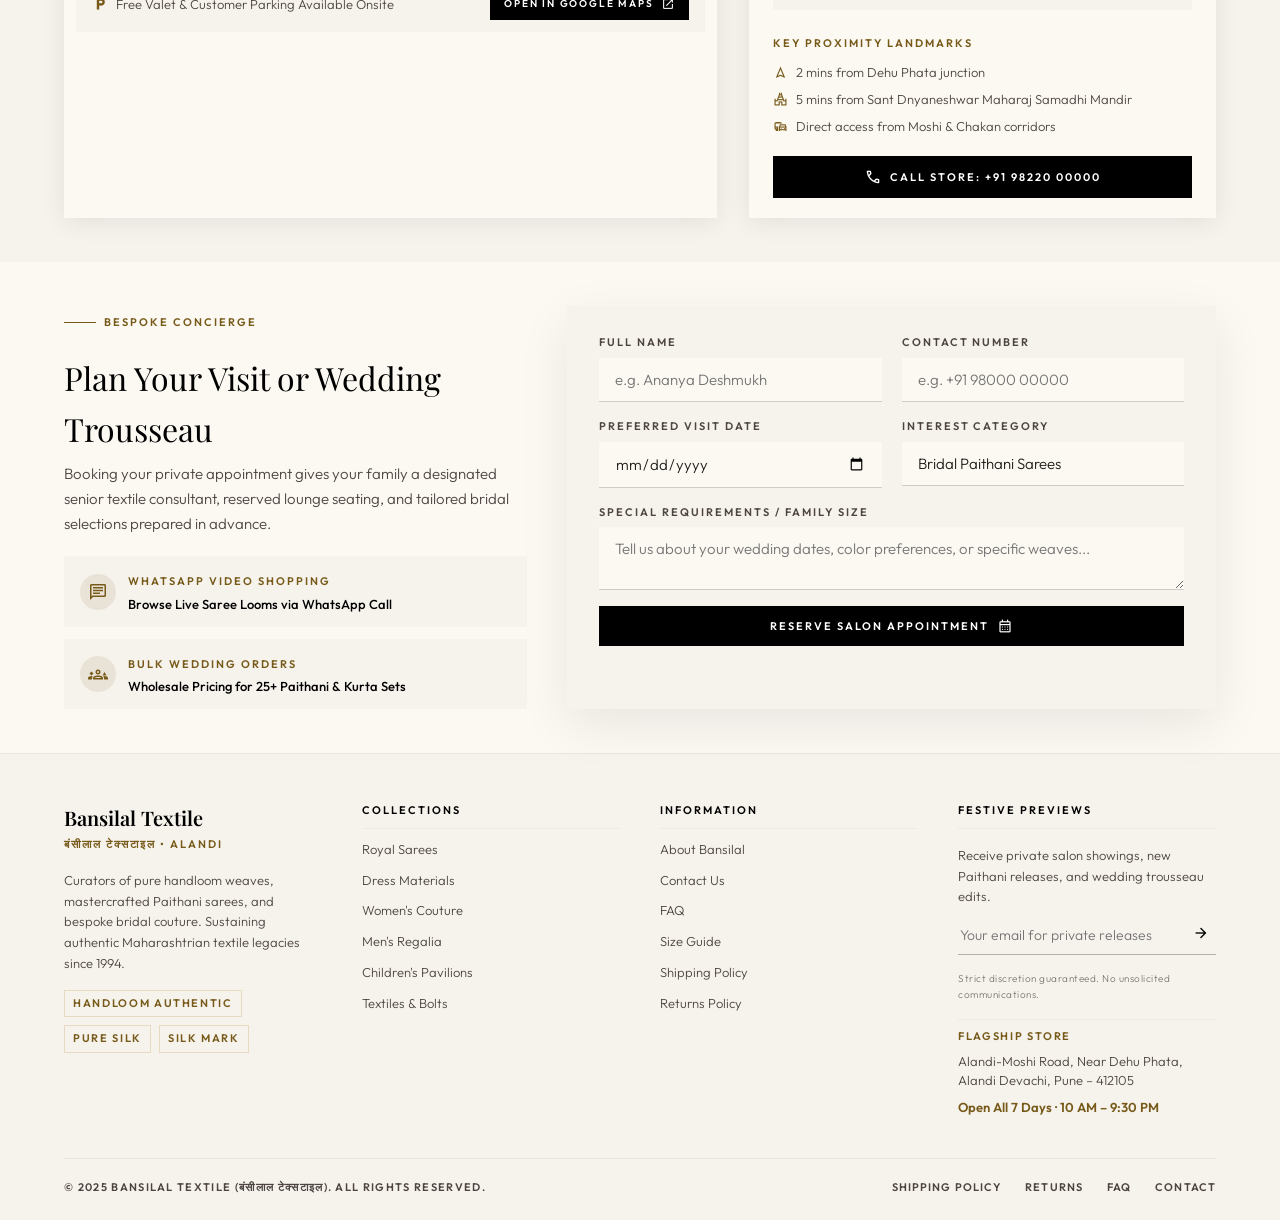
==== commit 080f8eba: "feat: initialize e-commerce website with pages, layouts, and styles for Bansilal Textile" ====
--- a/bansilal-ecommerce/index.html
+++ b/bansilal-ecommerce/index.html
@@ -73,9 +73,14 @@
       padding: 1.5rem;
       max-width: 1440px;
       margin: 0 auto;
-      width: 100%;
-      padding-top: 4.5rem;
+      padding-top: 5rem;
       padding-bottom: 2rem;
+    }
+    @media (min-width: 1024px) {
+      .hero__content {
+        padding-top: 6.5rem;
+        padding-bottom: 3rem;
+      }
     }
     .hero__main {
       display: flex;
@@ -631,10 +636,7 @@
 <body>
   <!-- Layout (header/footer) injected by layout.js -->
   
-  <!-- Announcement bar spacer -->
-  <div style="height:2.5rem;background:var(--color-tertiary-container);" aria-hidden="true"></div>
-
-  <main>
+  <main class="home-main">
     <!-- ===== HERO ===== -->
     <section class="hero" aria-label="Hero banner">
       <div class="hero__bg">
--- a/bansilal-ecommerce/css/bansilal.css
+++ b/bansilal-ecommerce/css/bansilal.css
@@ -517,6 +517,20 @@
   opacity: 0.6;
 }
 
+/* === MAIN PAGE SPACING OFFSET === */
+main {
+  padding-top: 4.5rem;
+  box-sizing: border-box;
+}
+@media (min-width: 1024px) {
+  main {
+    padding-top: 6.25rem;
+  }
+}
+main.home-main {
+  padding-top: 0;
+}
+
 /* === NAVIGATION === */
 .site-header {
   position: fixed;
@@ -524,7 +538,7 @@
   left: 0;
   right: 0;
   z-index: 100;
-  background: rgba(252, 249, 243, 0.92);
+  background: rgba(252, 249, 243, 0.95);
   backdrop-filter: blur(12px);
   -webkit-backdrop-filter: blur(12px);
   border-bottom: 1px solid rgba(209, 196, 192, 0.3);
@@ -673,14 +687,16 @@
   height: 2.375rem;
   color: var(--color-primary);
   cursor: pointer;
-  border: 1px solid rgba(197, 160, 89, 0.35);
+  border: 1px solid rgba(197, 160, 89, 0.4);
   background: var(--color-surface-container-low);
   transition: background var(--transition-fast), color var(--transition-fast), border-color var(--transition-fast);
   flex-shrink: 0;
   padding: 0;
+  position: relative;
 }
 .mobile-menu-btn:hover,
-.mobile-menu-btn:focus-visible {
+.mobile-menu-btn:focus-visible,
+.mobile-menu-btn.is-active {
   background: var(--color-surface-container);
   color: var(--color-secondary);
   border-color: var(--color-secondary);
@@ -691,30 +707,26 @@
 .mobile-nav {
   position: fixed;
   inset: 0;
-  z-index: 250;
-  display: flex;
-  visibility: hidden;
-  opacity: 0;
-  pointer-events: none;
-  transition: visibility 0s 350ms, opacity 300ms ease;
+  z-index: 500;
+  display: none;
 }
 .mobile-nav.is-open {
-  visibility: visible;
-  opacity: 1;
-  pointer-events: auto;
-  transition: opacity 300ms ease;
-}
-
+  display: flex;
+}
 .mobile-nav__overlay {
-  position: absolute;
+  position: fixed;
   inset: 0;
   background: rgba(26, 20, 18, 0.65);
   backdrop-filter: blur(6px);
   -webkit-backdrop-filter: blur(6px);
-}
-
+  z-index: 501;
+  animation: mobileNavFadeIn 220ms ease forwards;
+}
 .mobile-nav__panel {
-  position: relative;
+  position: fixed;
+  top: 0;
+  left: 0;
+  bottom: 0;
   width: min(22rem, 85vw);
   height: 100%;
   background: var(--color-surface);
@@ -722,12 +734,34 @@
   flex-direction: column;
   overflow-y: auto;
   -webkit-overflow-scrolling: touch;
-  transform: translateX(-100%);
-  transition: transform 350ms cubic-bezier(0.16, 1, 0.3, 1);
-  box-shadow: 4px 0 24px rgba(0,0,0,0.18);
-  z-index: 1;
-}
-.mobile-nav.is-open .mobile-nav__panel { transform: translateX(0); }
+  z-index: 502;
+  box-shadow: 6px 0 28px rgba(0, 0, 0, 0.22);
+  animation: mobileNavSlideIn 260ms cubic-bezier(0.16, 1, 0.3, 1) forwards;
+}
+
+.mobile-nav.is-closing .mobile-nav__overlay {
+  animation: mobileNavFadeOut 200ms ease forwards;
+}
+.mobile-nav.is-closing .mobile-nav__panel {
+  animation: mobileNavSlideOut 200ms ease forwards;
+}
+
+@keyframes mobileNavFadeIn {
+  from { opacity: 0; }
+  to { opacity: 1; }
+}
+@keyframes mobileNavFadeOut {
+  from { opacity: 1; }
+  to { opacity: 0; }
+}
+@keyframes mobileNavSlideIn {
+  from { transform: translateX(-100%); }
+  to { transform: translateX(0); }
+}
+@keyframes mobileNavSlideOut {
+  from { transform: translateX(0); }
+  to { transform: translateX(-100%); }
+}
 
 .mobile-nav__header {
   display: flex;
@@ -735,17 +769,38 @@
   justify-content: space-between;
   padding: 1.25rem 1.5rem;
   border-bottom: 1px solid var(--border-hairline);
-}
+  background: var(--color-surface-container-low);
+  flex-shrink: 0;
+}
+.mobile-nav__close-btn {
+  width: 2.25rem;
+  height: 2.25rem;
+  display: flex;
+  align-items: center;
+  justify-content: center;
+  color: var(--color-on-surface-variant);
+  border: 1px solid rgba(197, 160, 89, 0.35);
+  background: var(--color-surface);
+  cursor: pointer;
+  transition: all var(--transition-fast);
+}
+.mobile-nav__close-btn:hover {
+  background: var(--color-surface-container);
+  color: var(--color-primary);
+  border-color: var(--color-secondary);
+}
+
 .mobile-nav__links {
   flex: 1;
-  padding: 0.75rem 0;
+  padding: 0.5rem 0;
+  overflow-y: auto;
 }
 .mobile-nav__link {
   display: flex;
   align-items: center;
   justify-content: space-between;
-  padding: 0.875rem 1.5rem;
-  font-size: 0.9375rem;
+  padding: 0.8125rem 1.5rem;
+  font-size: 0.875rem;
   font-weight: 400;
   color: var(--color-on-surface);
   border-bottom: 1px solid var(--border-hairline);
@@ -759,9 +814,10 @@
   padding-left: 1.75rem;
 }
 .mobile-nav__footer {
-  padding: 1.5rem;
+  padding: 1.25rem 1.5rem;
   border-top: 1px solid var(--border-hairline);
   background: var(--color-surface-container-low);
+  flex-shrink: 0;
 }
 
 /* === CART DRAWER === */
